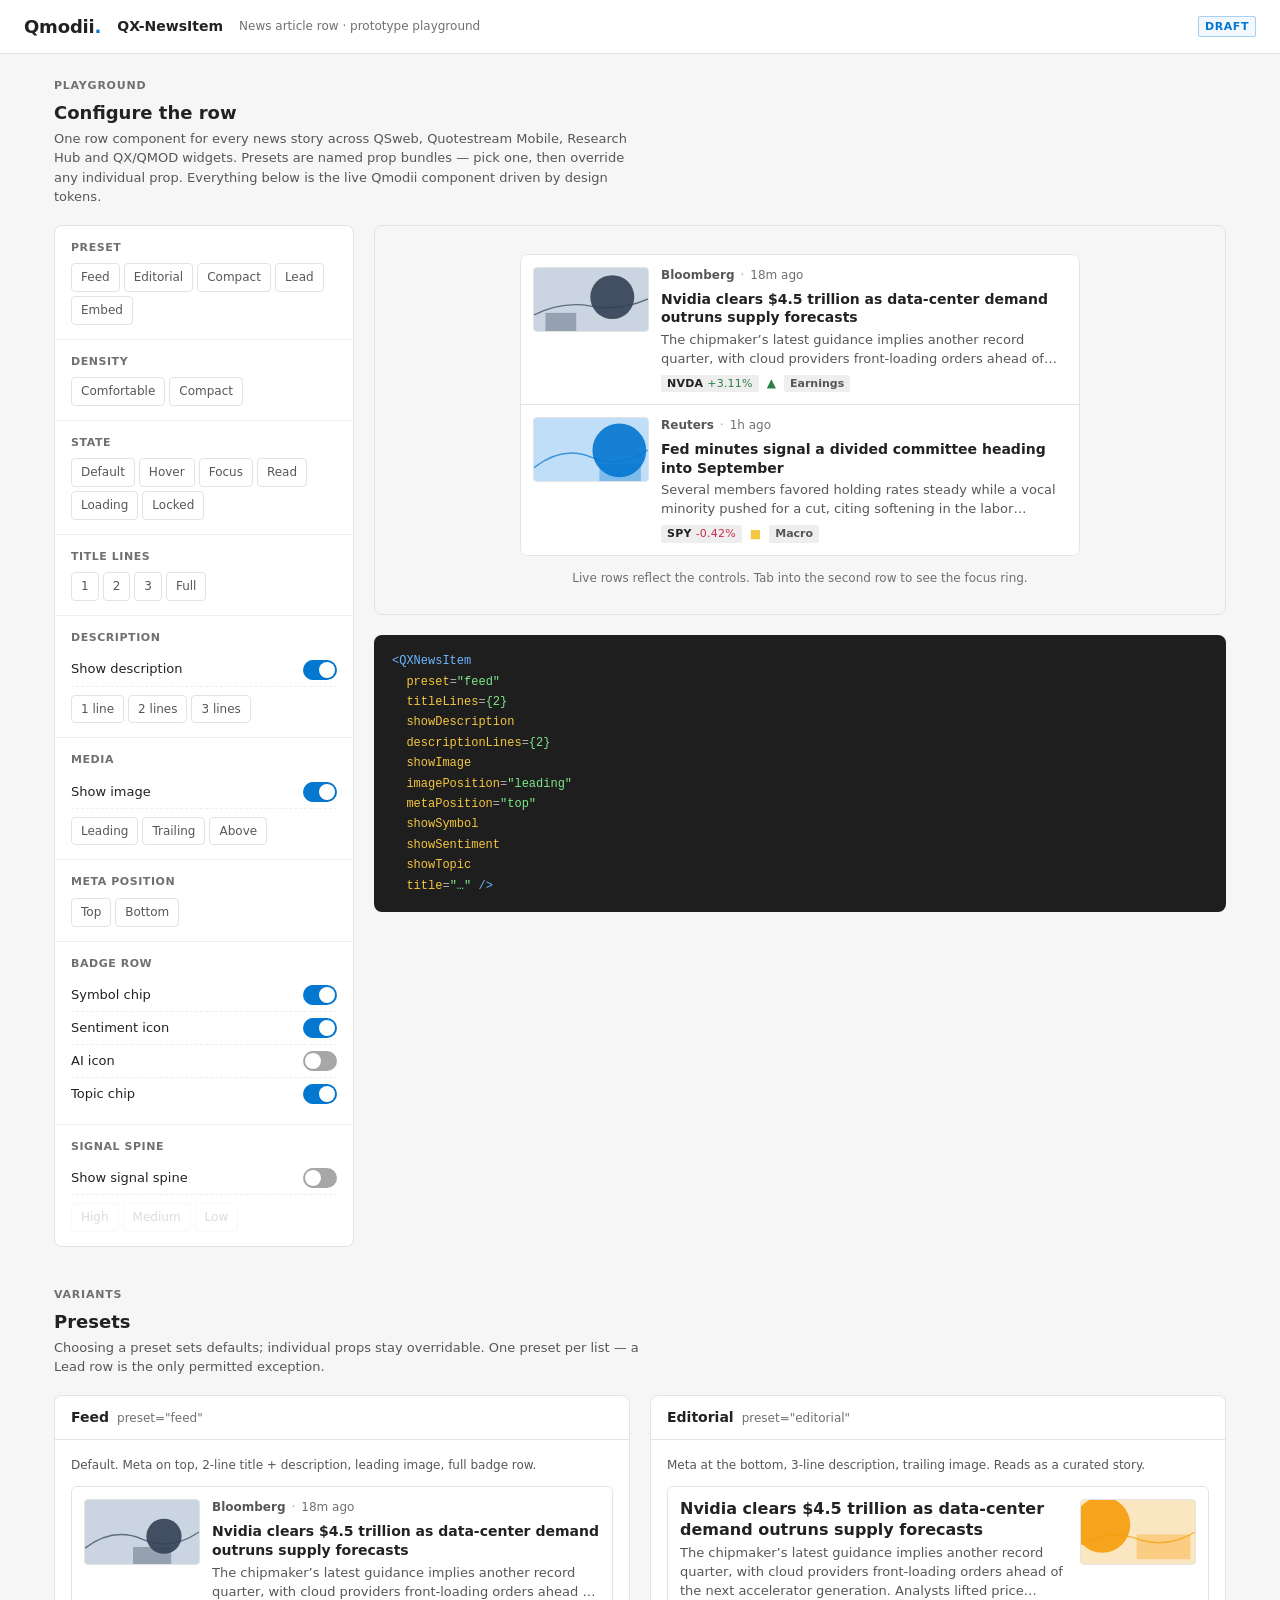
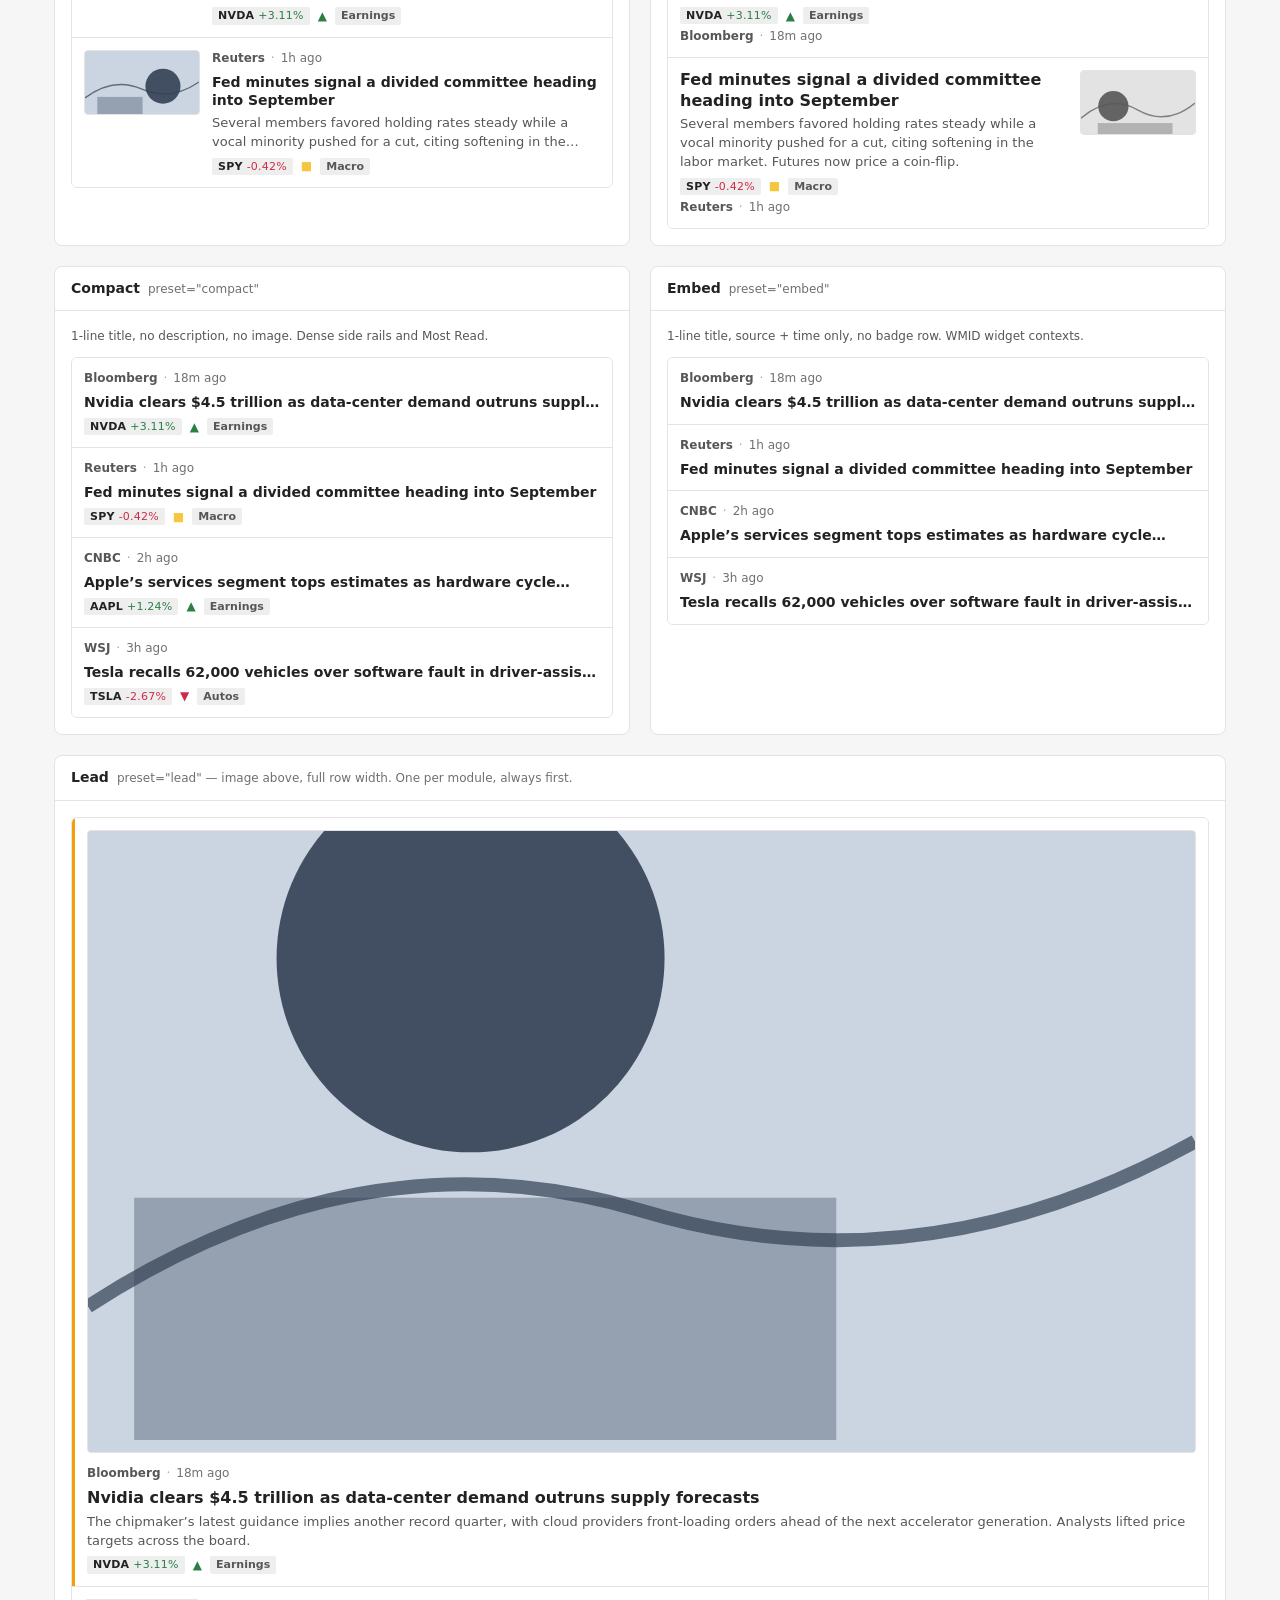
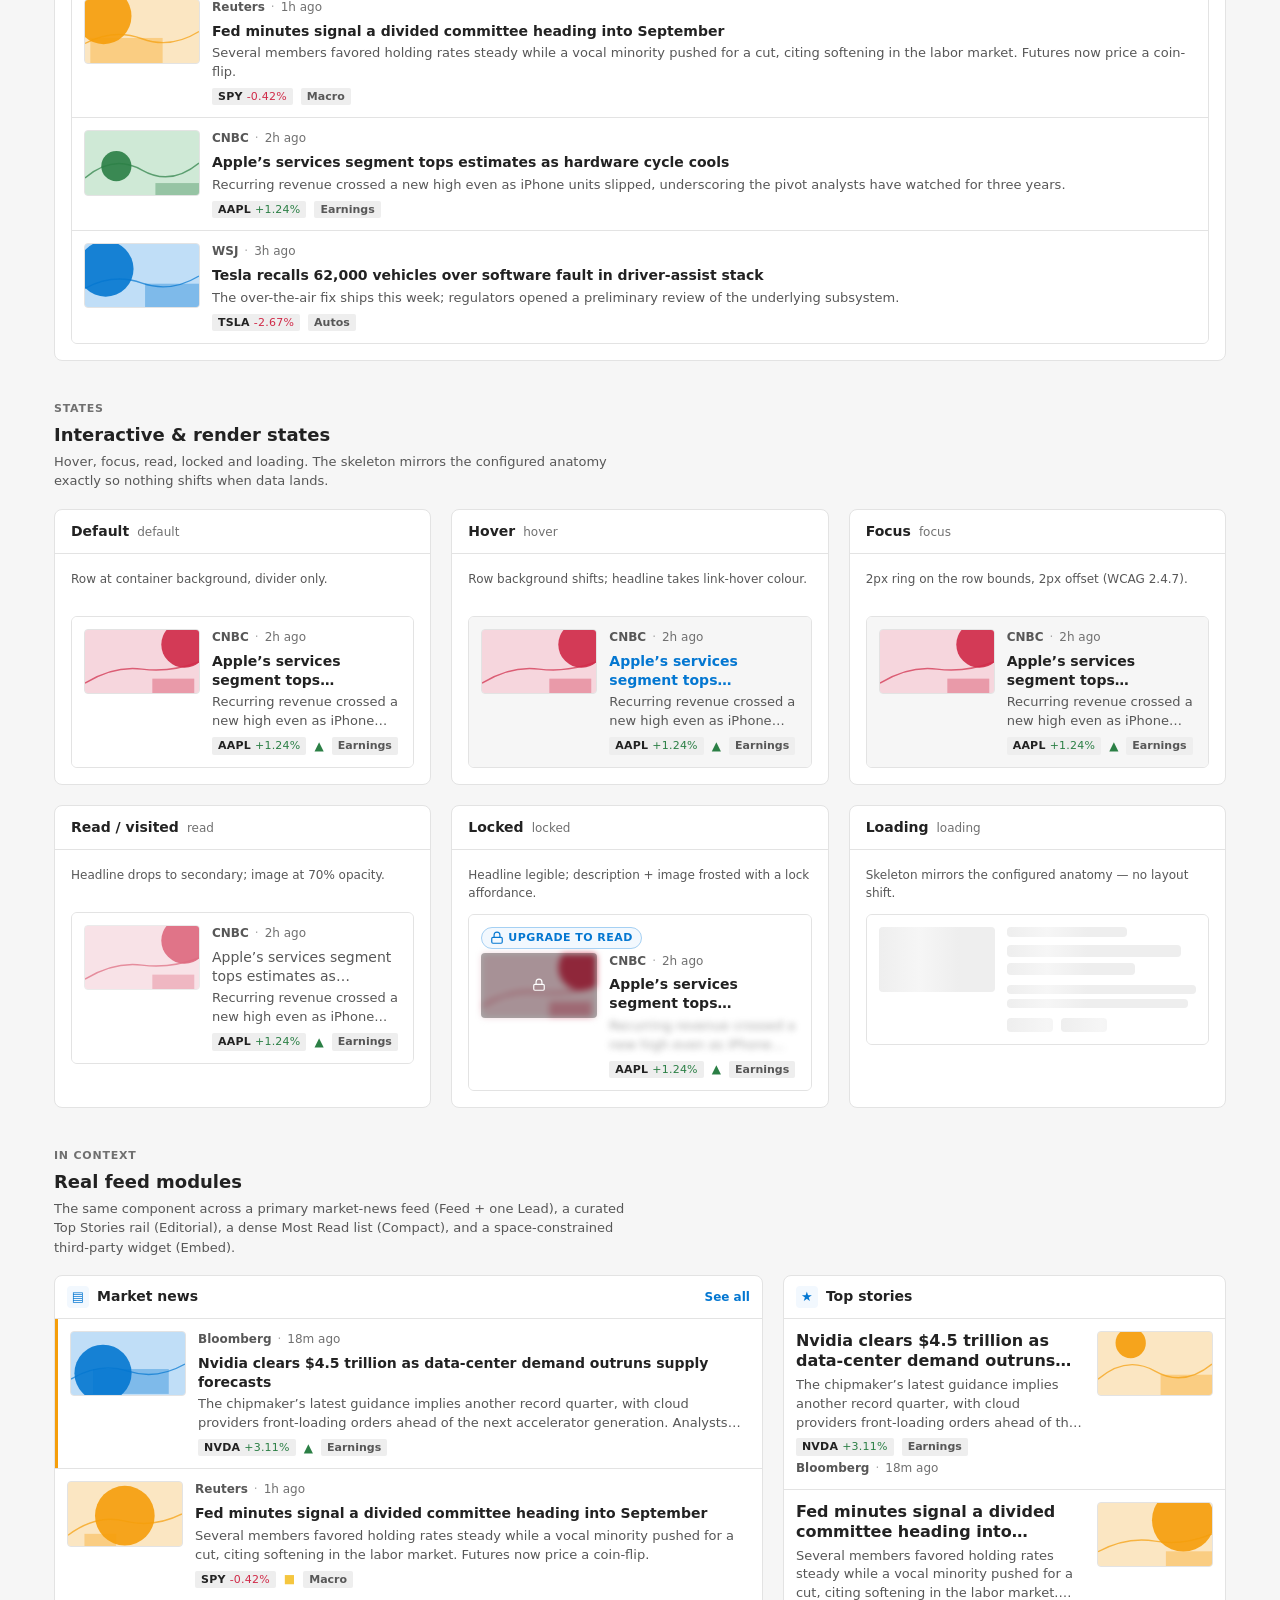
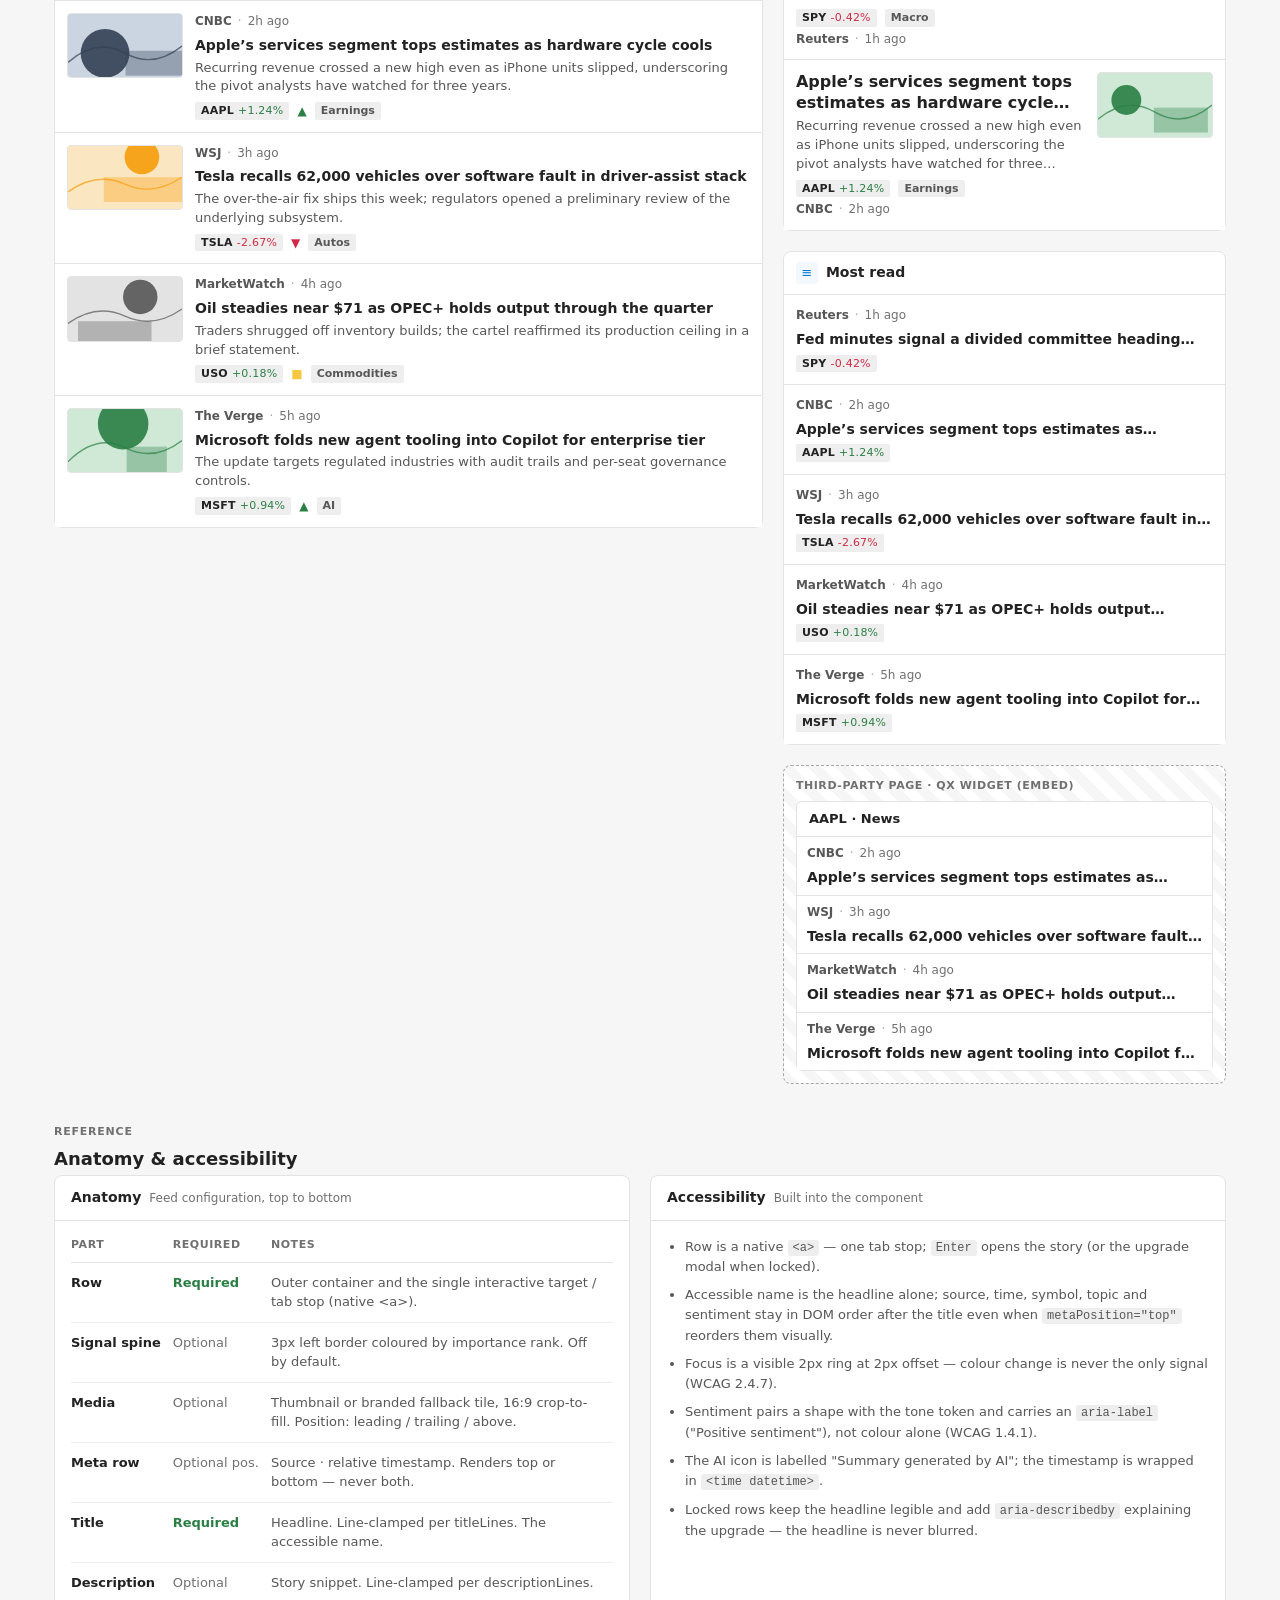
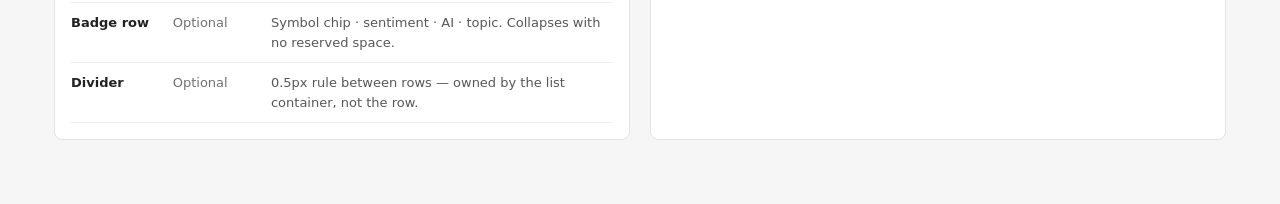
==== index.html @ 8a51bb22 "Add QX-NewsItem news articles playground prototype Implements the QX-NewsItem component from qxnewsi" ====
<!DOCTYPE html>
<html lang="en">
<head>
<meta charset="utf-8" />
<meta name="viewport" content="width=device-width, initial-scale=1" />
<title>QX-NewsItem — Playground</title>
<link rel="icon" href="data:image/svg+xml,%3Csvg xmlns='http://www.w3.org/2000/svg' viewBox='0 0 32 32'%3E%3Crect width='32' height='32' rx='6' fill='%230477D1'/%3E%3Crect x='7' y='9' width='11' height='8' rx='1' fill='white'/%3E%3Crect x='7' y='20' width='18' height='2' fill='white'/%3E%3Crect x='7' y='24' width='14' height='2' fill='white'/%3E%3C/svg%3E" />
<link rel="stylesheet" href="design-system/styles.css" />
<link rel="stylesheet" href="components/data/qxnewsitem.css" />
<style>
  :root { color-scheme: light; }
  body.qx-root {
    margin: 0;
    background: var(--qx-surface-ground, #F6F6F6);
    color: var(--qx-text-primary, #222);
    font-family: var(--qx-font-sans, system-ui, sans-serif);
    -webkit-font-smoothing: antialiased;
  }

  /* ---- App chrome ---- */
  .pg-appbar {
    position: sticky; top: 0; z-index: 20;
    background: var(--qx-surface-0, #fff);
    border-bottom: 1px solid var(--qx-surface-200, #E3E3E3);
    padding: 14px 24px; display: flex; align-items: center; gap: 16px;
  }
  .pg-wordmark { font-size: 18px; font-weight: 700; letter-spacing: -.01em; }
  .pg-wordmark .dot { color: var(--qx-primary, #0477D1); }
  .pg-appbar .pg-title { font-size: 14px; font-weight: 600; }
  .pg-appbar .pg-sub { font-size: 12px; color: var(--qx-text-muted, #707070); }
  .pg-tag { font-size: 11px; font-weight: 700; text-transform: uppercase; letter-spacing: .05em;
    color: var(--qx-primary, #0477D1); background: var(--qx-primary-subtle, #F2F8FE);
    border: 1px solid var(--qx-blue-200, #C0DEF7); border-radius: 2px; padding: 2px 6px; }
  .pg-spacer { flex: 1 1 auto; }

  .pg-wrap { max-width: 1220px; margin: 0 auto; padding: 24px; }

  /* ---- Section scaffolding ---- */
  .pg-section { margin-bottom: 40px; }
  .pg-eyebrow { font-size: 11px; font-weight: 700; text-transform: uppercase; letter-spacing: .07em; color: var(--qx-text-muted, #707070); margin: 0 0 6px; }
  .pg-h2 { font-size: 18px; font-weight: 700; margin: 0 0 4px; }
  .pg-lede { font-size: 13px; color: var(--qx-text-secondary, #575757); margin: 0 0 18px; max-width: 72ch; line-height: 1.5; }

  .pg-card { background: var(--qx-surface-0, #fff); border: 1px solid var(--qx-surface-200, #E3E3E3); border-radius: 8px; }
  .pg-card-pad { padding: 16px; }
  .pg-card-head { padding: 12px 16px; border-bottom: 1px solid var(--qx-surface-200, #E3E3E3); display: flex; align-items: baseline; gap: 8px; flex-wrap: wrap; }
  .pg-card-head .t { font-size: 14px; font-weight: 700; }
  .pg-card-head .s { font-size: 12px; color: var(--qx-text-muted, #707070); }

  /* ---- Playground grid ---- */
  .pg-play { display: grid; grid-template-columns: 300px 1fr; gap: 20px; align-items: start; }
  @media (max-width: 900px) { .pg-play { grid-template-columns: 1fr; } }
  .pg-controls { position: sticky; top: 74px; }
  .pg-ctrl-group { padding: 14px 16px; border-bottom: 1px solid var(--qx-surface-100, #EDEDED); }
  .pg-ctrl-group:last-child { border-bottom: 0; }
  .pg-ctrl-label { font-size: 11px; font-weight: 700; text-transform: uppercase; letter-spacing: .05em; color: var(--qx-text-muted, #707070); margin: 0 0 8px; }
  .pg-subctrl { margin-top: 8px; transition: opacity 120ms; }
  .pg-subctrl.off { opacity: .4; pointer-events: none; }

  /* segmented */
  .pg-seg { display: inline-flex; flex-wrap: wrap; gap: 4px; }
  .pg-seg button {
    font-family: inherit; font-size: 12px; font-weight: 500; padding: 5px 9px;
    border-radius: var(--qx-radius-sm, 4px); cursor: pointer;
    background: var(--qx-surface-0, #fff); color: var(--qx-text-secondary, #575757);
    border: 1px solid var(--qx-surface-200, #E3E3E3); transition: all 120ms var(--qx-ease, ease);
  }
  .pg-seg button:hover { background: var(--qx-surface-50, #F6F6F6); border-color: var(--qx-surface-300, #C7C7C7); }
  .pg-seg button[aria-pressed='true'] { background: var(--qx-primary-subtle, #F2F8FE); color: var(--qx-blue-900, #002C5A); border-color: var(--qx-blue-200, #C0DEF7); font-weight: 600; }
  .pg-seg button:disabled { opacity: .5; cursor: not-allowed; }

  /* toggle row */
  .pg-toggle { display: flex; align-items: center; justify-content: space-between; padding: 6px 0; font-size: 13px; }
  .pg-toggle:not(:last-child) { border-bottom: 1px dashed var(--qx-surface-100, #EDEDED); }
  .pg-toggle.dim { opacity: .45; }
  .pg-switch { position: relative; width: 34px; height: 20px; flex: 0 0 auto; }
  .pg-switch input { position: absolute; opacity: 0; width: 100%; height: 100%; margin: 0; cursor: pointer; }
  .pg-switch .track { position: absolute; inset: 0; border-radius: 999px; background: var(--qx-surface-300, #C7C7C7); transition: background 140ms var(--qx-ease, ease); }
  .pg-switch .thumb { position: absolute; top: 2px; left: 2px; width: 16px; height: 16px; border-radius: 50%; background: #fff; transition: transform 140ms var(--qx-ease, ease); box-shadow: var(--qx-shadow-xs, 0 1px 2px rgba(0,0,0,.06)); }
  .pg-switch input:checked + .track { background: var(--qx-primary, #0477D1); }
  .pg-switch input:checked + .track + .thumb { transform: translateX(14px); }

  /* ---- Preview stage ---- */
  .pg-stage { background: var(--qx-surface-ground, #F6F6F6); border: 1px solid var(--qx-surface-200, #E3E3E3); border-radius: 8px; padding: 28px; }
  .pg-stage-inner { max-width: 560px; margin: 0 auto; }
  .pg-list-frame { border: 1px solid var(--qx-surface-200, #E3E3E3); border-radius: 8px; overflow: hidden; }
  .pg-hint { font-size: 12px; color: var(--qx-text-muted, #707070); text-align: center; margin: 14px 0 0; }

  /* generated code */
  .pg-code { margin-top: 20px; background: var(--qx-surface-900, #1a1a1a); color: #e8e8e8; border-radius: 8px; padding: 16px 18px; overflow-x: auto;
    font-family: ui-monospace, 'SF Mono', Menlo, Consolas, monospace; font-size: 12px; line-height: 1.7; white-space: pre; }
  .pg-code .k { color: #6cb6ff; } .pg-code .a { color: #f5c63f; } .pg-code .v { color: #7ee787; } .pg-code .p { color: #b0b0b0; }

  /* ---- Galleries ---- */
  .pg-grid-2 { display: grid; grid-template-columns: 1fr 1fr; gap: 20px; }
  .pg-grid-3 { display: grid; grid-template-columns: repeat(3, 1fr); gap: 20px; }
  @media (max-width: 900px) { .pg-grid-2, .pg-grid-3 { grid-template-columns: 1fr; } }
  .pg-gal-note { margin: 0 0 12px; font-size: 12px; color: var(--qx-text-secondary, #575757); line-height: 1.5; }
  .pg-inner-list { border: 1px solid var(--qx-surface-200, #E3E3E3); border-radius: 6px; overflow: hidden; }

  .pg-usage { display: grid; grid-template-columns: 1.6fr 1fr; gap: 20px; align-items: start; }
  @media (max-width: 900px) { .pg-usage { grid-template-columns: 1fr; } }
  .pg-rail { display: flex; flex-direction: column; gap: 20px; }
  .pg-module-head { display: flex; align-items: center; gap: 8px; padding: 10px 12px; border-bottom: 1px solid var(--qx-surface-200, #E3E3E3); }
  .pg-module-head .icon { width: 22px; height: 22px; border-radius: 4px; background: var(--qx-primary-subtle, #F2F8FE); color: var(--qx-primary, #0477D1); display: flex; align-items: center; justify-content: center; font-size: 13px; }
  .pg-module-head .t { font-size: 14px; font-weight: 700; }
  .pg-module-head .more { margin-left: auto; font-size: 12px; font-weight: 600; color: var(--qx-primary, #0477D1); text-decoration: none; }
  .pg-embed-frame { border: 1px dashed var(--qx-surface-300, #C7C7C7); border-radius: 8px; padding: 12px; background: repeating-linear-gradient(45deg, var(--qx-surface-50, #F6F6F6) 0 10px, var(--qx-surface-0, #fff) 10px 20px); }
  .pg-embed-note { font-size: 11px; color: var(--qx-text-muted); margin: 0 0 8px; text-transform: uppercase; letter-spacing: .05em; font-weight: 700; }

  table.pg-anat { width: 100%; border-collapse: collapse; font-size: 13px; }
  table.pg-anat th { text-align: left; font-size: 11px; font-weight: 700; text-transform: uppercase; letter-spacing: .05em; color: var(--qx-text-muted); padding: 0 12px 10px 0; border-bottom: 1px solid var(--qx-surface-200, #E3E3E3); }
  table.pg-anat td { padding: 10px 12px 10px 0; border-bottom: 1px solid var(--qx-surface-100, #EDEDED); color: var(--qx-text-secondary); vertical-align: top; line-height: 1.5; }
  table.pg-anat td.n { font-weight: 700; color: var(--qx-text-primary); white-space: nowrap; }
  table.pg-anat td.req.yes { color: var(--qx-text-positive, #2B7F45); font-weight: 600; white-space: nowrap; }
  table.pg-anat td.req { color: var(--qx-text-muted); white-space: nowrap; }
  .pg-a11y { margin: 0; padding-left: 18px; }
  .pg-a11y li { font-size: 13px; color: var(--qx-text-secondary); line-height: 1.55; margin-bottom: 8px; }
  .pg-a11y code { background: var(--qx-surface-100, #EDEDED); padding: 1px 5px; border-radius: 3px; font-size: 12px; }
</style>
</head>
<body class="qx-root">
<div id="app"></div>

<script src="components/data/qxnewsitem.vanilla.js"></script>
<script>
/* ============================================================
   Playground — dependency-free. Renders the QX-NewsItem component
   (window.QXNewsItem) across a live configurator, preset & state
   galleries, and real feed modules.
   ============================================================ */
(function () {
  'use strict';
  const NI = window.QXNewsItem;
  const PRESETS = NI.PRESETS;

  /* ---- tiny DOM helper ---- */
  function el(tag, attrs, children) {
    const n = document.createElement(tag);
    if (attrs) for (const k in attrs) {
      const v = attrs[k];
      if (v === undefined || v === null || v === false) continue;
      if (k === 'text') n.textContent = v;
      else if (k === 'html') n.innerHTML = v;
      else if (k === 'onclick') n.addEventListener('click', v);
      else if (k === 'onchange') n.addEventListener('change', v);
      else n.setAttribute(k, v === true ? '' : v);
    }
    if (children != null) [].concat(children).forEach(c => { if (c != null && c !== false) n.appendChild(typeof c === 'object' ? c : document.createTextNode(String(c))); });
    return n;
  }
  const clear = (n) => { while (n.firstChild) n.removeChild(n.firstChild); return n; };

  /* ---- deterministic placeholder thumbnails ---- */
  const TINTS = [['#0477D1','#C0DEF7'],['#2B7F45','#CFE9D6'],['#575757','#E3E3E3'],['#D02A48','#F6D6DD'],['#F59E0B','#FBE6C2'],['#334155','#CBD5E1']];
  function thumb(seed) {
    let hs = 0; for (let i = 0; i < seed.length; i++) hs = (hs * 31 + seed.charCodeAt(i)) & 0xffffff;
    const t = TINTS[hs % TINTS.length], c1 = t[0], c2 = t[1];
    const r = (n) => ((hs >> n) & 0xff) / 255;
    const s =
      "<svg xmlns='http://www.w3.org/2000/svg' width='320' height='180' viewBox='0 0 320 180'>" +
      "<rect width='320' height='180' fill='" + c2 + "'/>" +
      "<circle cx='" + (40 + r(3) * 240) + "' cy='" + (30 + r(7) * 90) + "' r='" + (40 + r(5) * 50) + "' fill='" + c1 + "' opacity='0.9'/>" +
      "<rect x='" + (r(11) * 200) + "' y='" + (90 + r(9) * 60) + "' width='" + (80 + r(13) * 160) + "' height='70' fill='" + c1 + "' opacity='0.35'/>" +
      "<path d='M0 " + (120 + r(2) * 30) + " Q 80 " + (60 + r(4) * 40) + ", 160 110 T 320 90' stroke='" + c1 + "' stroke-width='4' fill='none' opacity='0.7'/>" +
      "</svg>";
    return 'data:image/svg+xml;utf8,' + encodeURIComponent(s);
  }

  /* ---- sample feed ---- */
  const STORIES = [
    { title: 'Nvidia clears $4.5 trillion as data-center demand outruns supply forecasts', description: 'The chipmaker’s latest guidance implies another record quarter, with cloud providers front-loading orders ahead of the next accelerator generation. Analysts lifted price targets across the board.', source: 'Bloomberg', initials: 'BL', timestamp: '18m ago', datetime: '2026-08-14T13:42:00Z', symbol: 'NVDA', symbolChange: 3.11, sentiment: 'positive', topic: 'Earnings' },
    { title: 'Fed minutes signal a divided committee heading into September', description: 'Several members favored holding rates steady while a vocal minority pushed for a cut, citing softening in the labor market. Futures now price a coin-flip.', source: 'Reuters', initials: 'RE', timestamp: '1h ago', datetime: '2026-08-14T12:55:00Z', symbol: 'SPY', symbolChange: -0.42, sentiment: 'neutral', topic: 'Macro' },
    { title: 'Apple’s services segment tops estimates as hardware cycle cools', description: 'Recurring revenue crossed a new high even as iPhone units slipped, underscoring the pivot analysts have watched for three years.', source: 'CNBC', initials: 'CN', timestamp: '2h ago', datetime: '2026-08-14T11:40:00Z', symbol: 'AAPL', symbolChange: 1.24, sentiment: 'positive', topic: 'Earnings' },
    { title: 'Tesla recalls 62,000 vehicles over software fault in driver-assist stack', description: 'The over-the-air fix ships this week; regulators opened a preliminary review of the underlying subsystem.', source: 'WSJ', initials: 'WS', timestamp: '3h ago', datetime: '2026-08-14T10:30:00Z', symbol: 'TSLA', symbolChange: -2.67, sentiment: 'negative', topic: 'Autos' },
    { title: 'Oil steadies near $71 as OPEC+ holds output through the quarter', description: 'Traders shrugged off inventory builds; the cartel reaffirmed its production ceiling in a brief statement.', source: 'MarketWatch', initials: 'MW', timestamp: '4h ago', datetime: '2026-08-14T09:15:00Z', symbol: 'USO', symbolChange: 0.18, sentiment: 'neutral', topic: 'Commodities' },
    { title: 'Microsoft folds new agent tooling into Copilot for enterprise tier', description: 'The update targets regulated industries with audit trails and per-seat governance controls.', source: 'The Verge', initials: 'TV', timestamp: '5h ago', datetime: '2026-08-14T08:05:00Z', symbol: 'MSFT', symbolChange: 0.94, sentiment: 'positive', topic: 'AI' },
  ];
  const storyProps = (s, seed) => ({ title: s.title, description: s.description, source: s.source, sourceInitials: s.initials, timestamp: s.timestamp, datetime: s.datetime, image: thumb((seed || '') + s.title), symbol: s.symbol, symbolChange: s.symbolChange, sentiment: s.sentiment, topic: s.topic, imageAlt: '' });

  /* ---- control widgets ---- */
  function segmented(value, options, onChange, disabled) {
    return el('div', { class: 'pg-seg', role: 'group' }, options.map(o => {
      const val = Array.isArray(o) ? o[0] : o, lbl = Array.isArray(o) ? o[1] : o;
      return el('button', { type: 'button', 'aria-pressed': String(val) === String(value), disabled: disabled || undefined, onclick: () => onChange(val), text: lbl });
    }));
  }
  function toggleRow(label, checked, onChange, disabled) {
    const input = el('input', { type: 'checkbox', onchange: (e) => onChange(e.target.checked) });
    input.checked = checked; if (disabled) input.disabled = true;
    return el('label', { class: 'pg-toggle' + (disabled ? ' dim' : '') }, [
      el('span', { text: label }),
      el('span', { class: 'pg-switch' }, [input, el('span', { class: 'track' }), el('span', { class: 'thumb' })]),
    ]);
  }
  const ctrlGroup = (label, kids) => el('div', { class: 'pg-ctrl-group' }, [el('p', { class: 'pg-ctrl-label', text: label })].concat(kids));

  /* ---- generated code snippet ---- */
  function codeSnippet(cfg) {
    const DEF = { density: 'comfortable', state: 'default', signalLevel: 'high' };
    const rows = [];
    const add = (name, val, isStr) => {
      if (typeof val === 'boolean') { if (val) rows.push([name, null]); return; }
      if (val == null) return;
      rows.push([name, isStr ? '"' + val + '"' : '{' + JSON.stringify(val) + '}']);
    };
    add('preset', cfg.preset, true);
    if (cfg.density !== DEF.density) add('density', cfg.density, true);
    if (cfg.state !== DEF.state) add('state', cfg.state, true);
    add('titleLines', cfg.titleLines, typeof cfg.titleLines !== 'number');
    add('showDescription', cfg.showDescription);
    if (cfg.showDescription) add('descriptionLines', cfg.descriptionLines, false);
    add('showImage', cfg.showImage);
    if (cfg.showImage) add('imagePosition', cfg.imagePosition, true);
    add('metaPosition', cfg.metaPosition, true);
    add('showSymbol', cfg.showSymbol);
    add('showSentiment', cfg.showSentiment);
    add('showAI', cfg.showAI);
    add('showTopic', cfg.showTopic);
    add('showSignalSpine', cfg.showSignalSpine);
    if (cfg.showSignalSpine && cfg.signalLevel !== DEF.signalLevel) add('signalLevel', cfg.signalLevel, true);

    const pre = el('pre', { class: 'pg-code' });
    pre.appendChild(el('span', { class: 'k', text: '<QXNewsItem' }));
    pre.appendChild(document.createTextNode('\n'));
    rows.forEach(([n, v]) => {
      pre.appendChild(document.createTextNode('  '));
      pre.appendChild(el('span', { class: 'a', text: n }));
      if (v !== null) { pre.appendChild(el('span', { class: 'p', text: '=' })); pre.appendChild(el('span', { class: 'v', text: v })); }
      pre.appendChild(document.createTextNode('\n'));
    });
    pre.appendChild(document.createTextNode('  '));
    pre.appendChild(el('span', { class: 'a', text: 'title' }));
    pre.appendChild(el('span', { class: 'p', text: '=' }));
    pre.appendChild(el('span', { class: 'v', text: '"…"' }));
    pre.appendChild(el('span', { class: 'k', text: ' />' }));
    return pre;
  }

  /* ---- playground ---- */
  function playground() {
    let cfg = { preset: 'feed', density: 'comfortable', state: 'default', titleLines: 2, showDescription: true, descriptionLines: 2, showImage: true, imagePosition: 'leading', metaPosition: 'top', showSymbol: true, showSentiment: true, showAI: false, showTopic: true, showSignalSpine: false, signalLevel: 'high' };

    const controlsEl = el('div', { class: 'pg-card pg-controls' });
    const previewEl = el('div', { class: 'pg-list-frame' });
    const codeHolder = el('div');
    const stage = el('div', { class: 'pg-stage' }, [
      el('div', { class: 'pg-stage-inner' }, [previewEl]),
      el('p', { class: 'pg-hint', html: 'Live rows reflect the controls. Tab into the second row to see the focus ring.' }),
    ]);

    function effBadges() {
      const off = cfg.preset === 'embed';
      return { showSymbol: cfg.showSymbol && !off, showSentiment: cfg.showSentiment && !off, showAI: cfg.showAI && !off, showTopic: cfg.showTopic && !off };
    }

    function renderPreview() {
      clear(previewEl);
      const b = effBadges();
      const base = { preset: cfg.preset, density: cfg.density, titleLines: cfg.titleLines, showDescription: cfg.showDescription, descriptionLines: cfg.descriptionLines, showImage: cfg.showImage, imagePosition: cfg.imagePosition, metaPosition: cfg.metaPosition, showSignalSpine: cfg.showSignalSpine, signalLevel: cfg.signalLevel, showSymbol: b.showSymbol, showSentiment: b.showSentiment, showAI: b.showAI, showTopic: b.showTopic };
      const list = el('div', { class: 'qx-news-list' });
      list.appendChild(NI.render(Object.assign({}, base, storyProps(STORIES[0]), { state: cfg.state, image: cfg.showImage ? thumb(STORIES[0].title) : undefined })));
      list.appendChild(NI.render(Object.assign({}, base, storyProps(STORIES[1]), { image: cfg.showImage ? thumb(STORIES[1].title) : undefined })));
      previewEl.appendChild(list);
      clear(codeHolder).appendChild(codeSnippet(Object.assign({}, cfg, b)));
    }

    function renderControls() {
      clear(controlsEl);
      const off = cfg.preset === 'embed';
      const set = (patch) => { cfg = Object.assign({}, cfg, patch); renderControls(); renderPreview(); };
      const setPreset = (preset) => { const p = PRESETS[preset]; set({ preset, titleLines: p.titleLines, showDescription: p.showDescription, descriptionLines: p.descriptionLines, showImage: p.showImage, imagePosition: p.imagePosition, metaPosition: p.metaPosition }); };

      controlsEl.appendChild(ctrlGroup('Preset', segmented(cfg.preset, [['feed','Feed'],['editorial','Editorial'],['compact','Compact'],['lead','Lead'],['embed','Embed']], setPreset)));
      controlsEl.appendChild(ctrlGroup('Density', segmented(cfg.density, [['comfortable','Comfortable'],['compact','Compact']], v => set({ density: v }))));
      controlsEl.appendChild(ctrlGroup('State', segmented(cfg.state, [['default','Default'],['hover','Hover'],['focus','Focus'],['read','Read'],['loading','Loading'],['locked','Locked']], v => set({ state: v }))));
      controlsEl.appendChild(ctrlGroup('Title lines', segmented(cfg.titleLines, [[1,'1'],[2,'2'],[3,'3'],['full','Full']], v => set({ titleLines: v }))));
      controlsEl.appendChild(ctrlGroup('Description', [
        toggleRow('Show description', cfg.showDescription, v => set({ showDescription: v })),
        el('div', { class: 'pg-subctrl' + (cfg.showDescription ? '' : ' off') }, [segmented(cfg.descriptionLines, [[1,'1 line'],[2,'2 lines'],[3,'3 lines']], v => set({ descriptionLines: v }), !cfg.showDescription)]),
      ]));
      controlsEl.appendChild(ctrlGroup('Media', [
        toggleRow('Show image', cfg.showImage, v => set({ showImage: v })),
        el('div', { class: 'pg-subctrl' + (cfg.showImage ? '' : ' off') }, [segmented(cfg.imagePosition, [['leading','Leading'],['trailing','Trailing'],['above','Above']], v => set({ imagePosition: v }), !cfg.showImage)]),
      ]));
      controlsEl.appendChild(ctrlGroup('Meta position', segmented(cfg.metaPosition, [['top','Top'],['bottom','Bottom']], v => set({ metaPosition: v }))));
      const badgeKids = [
        toggleRow('Symbol chip', cfg.showSymbol && !off, v => set({ showSymbol: v }), off),
        toggleRow('Sentiment icon', cfg.showSentiment && !off, v => set({ showSentiment: v }), off),
        toggleRow('AI icon', cfg.showAI && !off, v => set({ showAI: v }), off),
        toggleRow('Topic chip', cfg.showTopic && !off, v => set({ showTopic: v }), off),
      ];
      if (off) badgeKids.push(el('p', { style: 'font-size:11px;color:var(--qx-text-muted);margin:6px 0 0', text: 'Embed preset hides the badge row.' }));
      controlsEl.appendChild(ctrlGroup('Badge row', badgeKids));
      controlsEl.appendChild(ctrlGroup('Signal spine', [
        toggleRow('Show signal spine', cfg.showSignalSpine, v => set({ showSignalSpine: v })),
        el('div', { class: 'pg-subctrl' + (cfg.showSignalSpine ? '' : ' off') }, [segmented(cfg.signalLevel, [['high','High'],['medium','Medium'],['low','Low']], v => set({ signalLevel: v }), !cfg.showSignalSpine)]),
      ]));
    }

    renderControls();
    renderPreview();
    return el('div', { class: 'pg-play' }, [controlsEl, el('div', {}, [stage, codeHolder])]);
  }

  /* ---- galleries ---- */
  function galleryCard(name, presetName, desc, listNode) {
    return el('div', { class: 'pg-card' }, [
      el('div', { class: 'pg-card-head' }, [el('span', { class: 't', text: name }), el('span', { class: 's', text: 'preset="' + presetName + '"' })]),
      el('div', { class: 'pg-card-pad' }, [el('p', { class: 'pg-gal-note', text: desc }), listNode]),
    ]);
  }
  function presetList(preset, count, seed) {
    const list = el('div', { class: 'qx-news-list pg-inner-list' });
    STORIES.slice(0, count).forEach((s, i) => list.appendChild(NI.render(Object.assign({ preset, showSymbol: true, showTopic: true, showSentiment: true }, storyProps(s, (seed || '') + i)))));
    return list;
  }
  function presetGallery() {
    return el('div', { class: 'pg-grid-2' }, [
      galleryCard('Feed', 'feed', 'Default. Meta on top, 2-line title + description, leading image, full badge row.', presetList('feed', 2, 'f')),
      galleryCard('Editorial', 'editorial', 'Meta at the bottom, 3-line description, trailing image. Reads as a curated story.', presetList('editorial', 2, 'e')),
      galleryCard('Compact', 'compact', '1-line title, no description, no image. Dense side rails and Most Read.', presetList('compact', 4, 'c')),
      galleryCard('Embed', 'embed', '1-line title, source + time only, no badge row. WMID widget contexts.', presetList('embed', 4, 'm')),
    ]);
  }
  function leadGallery() {
    const list = el('div', { class: 'qx-news-list pg-inner-list' });
    list.appendChild(NI.render(Object.assign({ preset: 'lead', showSymbol: true, showTopic: true, showSentiment: true, showSignalSpine: true, signalLevel: 'high' }, storyProps(STORIES[0], 'lead'))));
    STORIES.slice(1, 4).forEach((s, i) => list.appendChild(NI.render(Object.assign({ preset: 'feed', showSymbol: true, showTopic: true }, storyProps(s, 'lf' + i)))));
    return el('div', { class: 'pg-card' }, [
      el('div', { class: 'pg-card-head' }, [el('span', { class: 't', text: 'Lead' }), el('span', { class: 's', text: 'preset="lead" — image above, full row width. One per module, always first.' })]),
      el('div', { class: 'pg-card-pad' }, [list]),
    ]);
  }
  function statesGallery() {
    const states = [
      ['default', 'Default', 'Row at container background, divider only.'],
      ['hover', 'Hover', 'Row background shifts; headline takes link-hover colour.'],
      ['focus', 'Focus', '2px ring on the row bounds, 2px offset (WCAG 2.4.7).'],
      ['read', 'Read / visited', 'Headline drops to secondary; image at 70% opacity.'],
      ['locked', 'Locked', 'Headline legible; description + image frosted with a lock affordance.'],
      ['loading', 'Loading', 'Skeleton mirrors the configured anatomy — no layout shift.'],
    ];
    const s = STORIES[2];
    return el('div', { class: 'pg-grid-3' }, states.map(([state, name, desc]) =>
      el('div', { class: 'pg-card' }, [
        el('div', { class: 'pg-card-head' }, [el('span', { class: 't', text: name }), el('span', { class: 's', text: state })]),
        el('div', { class: 'pg-card-pad' }, [
          el('p', { class: 'pg-gal-note', style: 'min-height:34px', text: desc }),
          el('div', { class: 'pg-inner-list' }, [NI.render(Object.assign({ preset: 'feed', state, showSymbol: true, showTopic: true, showSentiment: true }, storyProps(s, 'st')))]),
        ]),
      ])
    ));
  }
  function moduleCard(icon, title, more, rows) {
    const head = el('div', { class: 'pg-module-head' }, [el('span', { class: 'icon', 'aria-hidden': 'true', text: icon }), el('span', { class: 't', text: title })]);
    if (more) head.appendChild(el('a', { class: 'more', href: '#', text: more }));
    return el('div', { class: 'pg-card' }, [head, el('div', { class: 'qx-news-list' }, rows)]);
  }
  function usageInContext() {
    const feed = moduleCard('▤', 'Market news', 'See all', STORIES.map((s, i) =>
      NI.render(Object.assign({ preset: 'feed', showSymbol: true, showTopic: true, showSentiment: true, showSignalSpine: i === 0, signalLevel: 'high' }, storyProps(s, 'ctx' + i)))));

    const top = moduleCard('★', 'Top stories', null, STORIES.slice(0, 3).map((s, i) =>
      NI.render(Object.assign({ preset: 'editorial', showSymbol: true, showTopic: true }, storyProps(s, 'top' + i)))));

    const most = moduleCard('≡', 'Most read', null, STORIES.slice(1, 6).map((s) =>
      NI.render({ preset: 'compact', title: s.title, source: s.source, sourceInitials: s.initials, timestamp: s.timestamp, datetime: s.datetime, symbol: s.symbol, symbolChange: s.symbolChange, showSymbol: true, showTopic: false })));

    const embedInner = el('div', { class: 'qx-news-list' }, STORIES.slice(2, 6).map((s) =>
      NI.render({ preset: 'embed', density: 'compact', title: s.title, source: s.source, sourceInitials: s.initials, timestamp: s.timestamp, datetime: s.datetime })));
    const embed = el('div', { class: 'pg-embed-frame' }, [
      el('p', { class: 'pg-embed-note', text: 'Third-party page · QX widget (Embed)' }),
      el('div', { class: 'pg-card', style: 'border-radius:6px' }, [
        el('div', { class: 'pg-module-head', style: 'padding:8px 12px' }, [el('span', { class: 't', style: 'font-size:13px', text: 'AAPL · News' })]),
        embedInner,
      ]),
    ]);

    return el('div', { class: 'pg-usage' }, [feed, el('div', { class: 'pg-rail' }, [top, most, embed])]);
  }

  function anatomy() {
    const rows = [
      ['Row', 'Required', 'Outer container and the single interactive target / tab stop (native <a>).'],
      ['Signal spine', 'Optional', '3px left border coloured by importance rank. Off by default.'],
      ['Media', 'Optional', 'Thumbnail or branded fallback tile, 16:9 crop-to-fill. Position: leading / trailing / above.'],
      ['Meta row', 'Optional pos.', 'Source · relative timestamp. Renders top or bottom — never both.'],
      ['Title', 'Required', 'Headline. Line-clamped per titleLines. The accessible name.'],
      ['Description', 'Optional', 'Story snippet. Line-clamped per descriptionLines.'],
      ['Badge row', 'Optional', 'Symbol chip · sentiment · AI · topic. Collapses with no reserved space.'],
      ['Divider', 'Optional', '0.5px rule between rows — owned by the list container, not the row.'],
    ];
    const tbody = el('tbody', {}, rows.map(([n, req, note]) =>
      el('tr', {}, [el('td', { class: 'n', text: n }), el('td', { class: 'req' + (req === 'Required' ? ' yes' : ''), text: req }), el('td', { text: note })])));
    const table = el('table', { class: 'pg-anat' }, [
      el('thead', {}, [el('tr', {}, [el('th', { text: 'Part' }), el('th', { text: 'Required' }), el('th', { text: 'Notes' })])]),
      tbody,
    ]);
    const a11y = el('ul', { class: 'pg-a11y' });
    [
      'Row is a native <code>&lt;a&gt;</code> — one tab stop; <code>Enter</code> opens the story (or the upgrade modal when locked).',
      'Accessible name is the headline alone; source, time, symbol, topic and sentiment stay in DOM order after the title even when <code>metaPosition="top"</code> reorders them visually.',
      'Focus is a visible 2px ring at 2px offset — colour change is never the only signal (WCAG 2.4.7).',
      'Sentiment pairs a shape with the tone token and carries an <code>aria-label</code> ("Positive sentiment"), not colour alone (WCAG 1.4.1).',
      'The AI icon is labelled "Summary generated by AI"; the timestamp is wrapped in <code>&lt;time datetime&gt;</code>.',
      'Locked rows keep the headline legible and add <code>aria-describedby</code> explaining the upgrade — the headline is never blurred.',
    ].forEach(html => a11y.appendChild(el('li', { html })));
    return el('div', { class: 'pg-grid-2' }, [
      el('div', { class: 'pg-card' }, [el('div', { class: 'pg-card-head' }, [el('span', { class: 't', text: 'Anatomy' }), el('span', { class: 's', text: 'Feed configuration, top to bottom' })]), el('div', { class: 'pg-card-pad' }, [table])]),
      el('div', { class: 'pg-card' }, [el('div', { class: 'pg-card-head' }, [el('span', { class: 't', text: 'Accessibility' }), el('span', { class: 's', text: 'Built into the component' })]), el('div', { class: 'pg-card-pad' }, [a11y])]),
    ]);
  }

  function section(eyebrow, title, lede, body) {
    const kids = [el('p', { class: 'pg-eyebrow', text: eyebrow }), el('h2', { class: 'pg-h2', text: title })];
    if (lede) kids.push(el('p', { class: 'pg-lede', text: lede }));
    kids.push(body);
    return el('section', { class: 'pg-section' }, kids);
  }

  /* ---- mount ---- */
  const app = document.getElementById('app');
  app.appendChild(el('header', { class: 'pg-appbar' }, [
    el('span', { class: 'pg-wordmark', html: 'Qmodii<span class="dot">.</span>' }),
    el('span', { class: 'pg-title', text: 'QX-NewsItem' }),
    el('span', { class: 'pg-sub', text: 'News article row · prototype playground' }),
    el('span', { class: 'pg-spacer' }),
    el('span', { class: 'pg-tag', text: 'Draft' }),
  ]));
  const wrap = el('div', { class: 'pg-wrap' });
  wrap.appendChild(section('Playground', 'Configure the row', 'One row component for every news story across QSweb, Quotestream Mobile, Research Hub and QX/QMOD widgets. Presets are named prop bundles — pick one, then override any individual prop. Everything below is the live Qmodii component driven by design tokens.', playground()));
  const presets = el('div', {}, [presetGallery(), el('div', { style: 'height:20px' }), leadGallery()]);
  wrap.appendChild(section('Variants', 'Presets', 'Choosing a preset sets defaults; individual props stay overridable. One preset per list — a Lead row is the only permitted exception.', presets));
  wrap.appendChild(section('States', 'Interactive & render states', 'Hover, focus, read, locked and loading. The skeleton mirrors the configured anatomy exactly so nothing shifts when data lands.', statesGallery()));
  wrap.appendChild(section('In context', 'Real feed modules', 'The same component across a primary market-news feed (Feed + one Lead), a curated Top Stories rail (Editorial), a dense Most Read list (Compact), and a space-constrained third-party widget (Embed).', usageInContext()));
  wrap.appendChild(section('Reference', 'Anatomy & accessibility', null, anatomy()));
  app.appendChild(wrap);
})();
</script>
</body>
</html>
---- design-system/styles.css ----
/* ============================================================
   Qmodii Design System — global entry point.
   Consumers link THIS file. It is an @import manifest only.

   Every token is defined on `.qx-root`, never `:root` — see
   guidelines/css-scoping.html. Put `class="qx-root"` on the element
   wrapping your QX components (or on <body> in a QX-owned page).
   ============================================================ */
@import url("tokens/fonts.css");
@import url("tokens/palette.css");
@import url("tokens/semantic.css");
@import url("tokens/typography.css");
@import url("tokens/spacing.css");
@import url("tokens/radius.css");
@import url("tokens/effects.css");
@import url("tokens/components.css");
@import url("tokens/base.css");
---- components/data/qxnewsitem.css ----
/* ============================================================
   QX-NewsItem — component styles
   Namespaced under .qx-newsitem. Every var() carries a resolved
   fallback so a missing token degrades to the right value.
   Depends on QX tokens (tokens/semantic.css et al).
   ============================================================ */

/* Screen-reader-only helper (locked-state description text). */
.qx-newsitem .qx-sr-only,
.qx-sr-only {
  position: absolute; width: 1px; height: 1px; padding: 0; margin: -1px;
  overflow: hidden; clip: rect(0 0 0 0); white-space: nowrap; border: 0;
}

/* ---- Row ------------------------------------------------------------- */
.qx-newsitem {
  display: block;
  position: relative;
  box-sizing: border-box;
  text-decoration: none;
  color: var(--qx-text-primary, #222222);
  background: var(--qx-surface-0, #FFFFFF);
  font-family: var(--qx-font-sans, 'Roboto', system-ui, sans-serif);
  padding: var(--qx-space-md, 12px);
  cursor: pointer;
  outline: none;
  transition: background var(--qx-duration-fast, 120ms) var(--qx-ease, cubic-bezier(0.4,0,0.2,1));
}
.qx-newsitem[data-density='compact'] { padding: var(--qx-space-sm, 8px) var(--qx-space-sm-plus, 10px); }

/* Whole row is the hover / active target, not just the headline. */
.qx-newsitem:hover,
.qx-newsitem[data-state='hover'] { background: var(--qx-state-hover-bg, #F6F6F6); }
.qx-newsitem:active,
.qx-newsitem[data-state='active'] { background: var(--qx-surface-100, #EDEDED); }
.qx-newsitem:hover .qx-ni-title,
.qx-newsitem[data-state='hover'] .qx-ni-title { color: var(--qx-text-link-hover, #0477D1); }

/* Focus: visible 2px ring on the row bounds, 2px offset, primary token.
   Colour change alone is never sufficient (WCAG 2.4.7). */
.qx-newsitem:focus-visible,
.qx-newsitem[data-state='focus'] {
  outline: 2px solid var(--qx-primary, #0477D1);
  outline-offset: 2px;
  background: var(--qx-state-hover-bg, #F6F6F6);
  z-index: 1;
}

/* ---- Signal spine — 3px left border by importance rank --------------- */
.qx-newsitem[data-signal] { padding-left: calc(var(--qx-space-md, 12px) + 3px); }
.qx-newsitem[data-density='compact'][data-signal] { padding-left: calc(var(--qx-space-sm-plus, 10px) + 3px); }
.qx-newsitem[data-signal]::before {
  content: ''; position: absolute; left: 0; top: 0; bottom: 0; width: 3px;
  background: var(--qx-surface-300, #C7C7C7);
}
.qx-newsitem[data-signal='high']::before   { background: var(--qx-amber-500, #F59E0B); }
.qx-newsitem[data-signal='medium']::before { background: var(--qx-primary, #0477D1); }
.qx-newsitem[data-signal='low']::before    { background: var(--qx-surface-300, #C7C7C7); }

/* ---- Inner layout: media + body ------------------------------------- */
.qx-ni-inner { display: flex; gap: var(--qx-space-md, 12px); align-items: flex-start; }
.qx-newsitem[data-density='compact'] .qx-ni-inner { gap: var(--qx-space-sm, 8px); }
.qx-newsitem[data-image-pos='above'] .qx-ni-inner { flex-direction: column; }
.qx-ni-body { flex: 1 1 auto; min-width: 0; display: flex; flex-direction: column; gap: var(--qx-space-xs, 4px); }

/* ---- Media ----------------------------------------------------------- */
.qx-ni-media-wrap { position: relative; flex: 0 0 auto; }
.qx-ni-media {
  width: 116px; aspect-ratio: 16 / 9; border-radius: var(--qx-radius-sm, 4px);
  overflow: hidden; background: var(--qx-surface-100, #EDEDED);
  border: 1px solid var(--qx-surface-200, #E3E3E3);
}
.qx-newsitem[data-density='compact'] .qx-ni-media { width: 96px; }
.qx-newsitem[data-image-pos='above'] .qx-ni-media-wrap { width: 100%; }
.qx-newsitem[data-image-pos='above'] .qx-ni-media { width: 100%; aspect-ratio: 16 / 9; }
.qx-ni-thumb { width: 100%; height: 100%; object-fit: cover; display: block; }

/* Branded fallback tile — never letterbox. */
.qx-ni-media-fallback { display: flex; align-items: center; justify-content: center; background: var(--qx-primary-subtle, #F2F8FE); }
.qx-ni-fallback-mark {
  font-size: var(--qx-text-sm, 12px); font-weight: 700; letter-spacing: .04em;
  color: var(--qx-primary, #0477D1); text-transform: uppercase;
}

/* ---- Title ----------------------------------------------------------- */
.qx-ni-title {
  margin: 0; order: 2;
  font-size: var(--qx-text-base, 14px); font-weight: 600; line-height: 1.34;
  color: var(--qx-text-primary, #222222);
  display: -webkit-box; -webkit-box-orient: vertical; overflow: hidden;
  -webkit-line-clamp: 2;
}
.qx-newsitem[data-title-lines='1'] .qx-ni-title { -webkit-line-clamp: 1; }
.qx-newsitem[data-title-lines='2'] .qx-ni-title { -webkit-line-clamp: 2; }
.qx-newsitem[data-title-lines='3'] .qx-ni-title { -webkit-line-clamp: 3; }
.qx-newsitem[data-title-lines='full'] .qx-ni-title { -webkit-line-clamp: unset; display: block; }
/* Editorial + Lead read as curated stories: larger, heavier headline. */
.qx-newsitem[data-preset='editorial'] .qx-ni-title,
.qx-newsitem[data-preset='lead'] .qx-ni-title { font-size: var(--qx-text-lg, 16px); font-weight: 700; line-height: 1.28; }

/* ---- Description ----------------------------------------------------- */
.qx-ni-desc {
  margin: 0; order: 3;
  font-size: 13px; line-height: 1.45; color: var(--qx-text-secondary, #575757);
  display: -webkit-box; -webkit-box-orient: vertical; overflow: hidden;
  -webkit-line-clamp: 2;
}
.qx-newsitem[data-desc-lines='1'] .qx-ni-desc { -webkit-line-clamp: 1; }
.qx-newsitem[data-desc-lines='2'] .qx-ni-desc { -webkit-line-clamp: 2; }
.qx-newsitem[data-desc-lines='3'] .qx-ni-desc { -webkit-line-clamp: 3; }

/* ---- Badge row ------------------------------------------------------- */
.qx-ni-badges { order: 4; display: flex; flex-wrap: wrap; align-items: center; gap: var(--qx-gap-md, 8px); margin-top: var(--qx-space-xxs, 2px); }

.qx-ni-symbol {
  display: inline-flex; align-items: center; gap: 4px;
  padding: 1px 6px; border-radius: 2px;
  background: var(--qx-surface-100, #EDEDED); color: var(--qx-text-primary, #222222);
  font-size: var(--qx-text-xs, 11px); font-weight: 700; letter-spacing: .02em;
  font-variant-numeric: tabular-nums;
}
.qx-ni-symbol-chg { font-weight: 500; }
.qx-ni-symbol.qx-ni-up   .qx-ni-symbol-chg { color: var(--qx-market-up, #2B7F45); }
.qx-ni-symbol.qx-ni-down .qx-ni-symbol-chg { color: var(--qx-market-down, #D02A48); }

.qx-ni-topic {
  display: inline-flex; align-items: center;
  padding: 1px 6px; border-radius: 2px;
  background: var(--qx-surface-100, #EDEDED); color: var(--qx-text-secondary, #575757);
  font-size: var(--qx-text-xs, 11px); font-weight: 600;
}

.qx-ni-sentiment { font-size: 12px; line-height: 1; }
.qx-ni-sentiment.qx-ni-pos { color: var(--qx-market-up, #2B7F45); }
.qx-ni-sentiment.qx-ni-neg { color: var(--qx-market-down, #D02A48); }
.qx-ni-sentiment.qx-ni-neu { color: var(--qx-market-hold, #F5C63F); }

.qx-ni-ai {
  display: inline-flex; align-items: center; justify-content: center;
  width: 18px; height: 18px; border-radius: var(--qx-radius-sm, 4px);
  background: var(--qx-info-bg, #F2F8FE); color: var(--qx-primary, #0477D1);
}

/* ---- Meta row -------------------------------------------------------- */
.qx-ni-meta {
  order: 5; display: flex; align-items: center; gap: 6px;
  font-size: var(--qx-text-sm, 12px); color: var(--qx-text-muted, #707070);
}
.qx-ni-source { font-weight: 600; color: var(--qx-text-secondary, #575757); }
.qx-ni-sep { color: var(--qx-surface-300, #C7C7C7); }
.qx-ni-time { color: var(--qx-text-muted, #707070); }
/* metaPosition=top lifts the meta row above the title, visually only. */
.qx-newsitem[data-meta-pos='top'] .qx-ni-meta { order: 1; margin-bottom: var(--qx-space-xxs, 2px); }

/* ---- Read / visited -------------------------------------------------- */
.qx-newsitem[data-state='read'] .qx-ni-title { color: var(--qx-text-secondary, #575757); font-weight: 500; }
.qx-newsitem[data-state='read'] .qx-ni-media { opacity: .7; }

/* ---- Locked / entitlement-gated ------------------------------------- */
/* Headline + meta stay fully legible; description + media are frosted. */
.qx-newsitem[data-state='locked'] .qx-ni-desc {
  filter: blur(3px); opacity: .55; user-select: none; pointer-events: none;
}
.qx-newsitem[data-state='locked'] .qx-ni-media { filter: blur(3px); }
.qx-ni-media-lock {
  position: absolute; inset: 0; display: flex; align-items: center; justify-content: center;
  color: var(--qx-surface-0, #fff); background: rgba(0,0,0,.32); border-radius: var(--qx-radius-sm, 4px);
}
.qx-ni-lock-badge {
  order: 0; display: inline-flex; align-items: center; gap: 4px; align-self: flex-start;
  margin-bottom: var(--qx-space-xs, 4px);
  padding: 2px 8px; border-radius: 999px;
  background: var(--qx-primary-subtle, #F2F8FE); color: var(--qx-primary, #0477D1);
  border: 1px solid var(--qx-blue-200, #C0DEF7);
  font-size: var(--qx-text-xs, 11px); font-weight: 700; text-transform: uppercase; letter-spacing: .04em;
  position: relative; z-index: 2;
}
.qx-ni-lockglyph { display: block; }

/* ---- Skeleton (loading) --------------------------------------------- */
.qx-newsitem[data-state='loading'] { cursor: default; }
@keyframes qx-ni-sheen { 0% { background-position: -160px 0; } 100% { background-position: 240px 0; } }
.qx-ni-sk-media, .qx-ni-sk-line, .qx-ni-sk-meta, .qx-ni-sk-badges > span {
  background: var(--qx-skeleton-bg, #EDEDED);
  background-image: linear-gradient(90deg, var(--qx-skeleton-bg, #EDEDED) 0, var(--qx-skeleton-sheen, #F6F6F6) 40px, var(--qx-skeleton-bg, #EDEDED) 80px);
  background-size: 240px 100%; background-repeat: no-repeat;
  animation: qx-ni-sheen 1.2s var(--qx-ease, ease) infinite;
  border-radius: var(--qx-radius-sm, 4px);
}
.qx-ni-sk-media { width: 116px; aspect-ratio: 16/9; flex: 0 0 auto; }
.qx-newsitem[data-image-pos='above'] .qx-ni-sk-media { width: 100%; }
.qx-ni-sk-body { flex: 1 1 auto; min-width: 0; display: flex; flex-direction: column; gap: 8px; }
.qx-ni-sk-meta { width: 120px; height: 10px; }
.qx-ni-sk-title { display: flex; flex-direction: column; gap: 6px; }
.qx-ni-sk-desc { display: flex; flex-direction: column; gap: 5px; margin-top: 2px; }
.qx-ni-sk-line { height: 12px; }
.qx-ni-sk-desc .qx-ni-sk-line { height: 9px; }
.qx-ni-sk-badges { display: flex; gap: 8px; margin-top: 2px; }
.qx-ni-sk-badges > span { width: 46px; height: 14px; }

/* ---- List container -------------------------------------------------- */
/* Divider is owned by the list, not the row (0.5px rule between rows). */
.qx-news-list { display: flex; flex-direction: column; background: var(--qx-surface-0, #fff); }
.qx-news-list > .qx-newsitem + .qx-newsitem { border-top: 1px solid var(--qx-surface-200, #E3E3E3); }
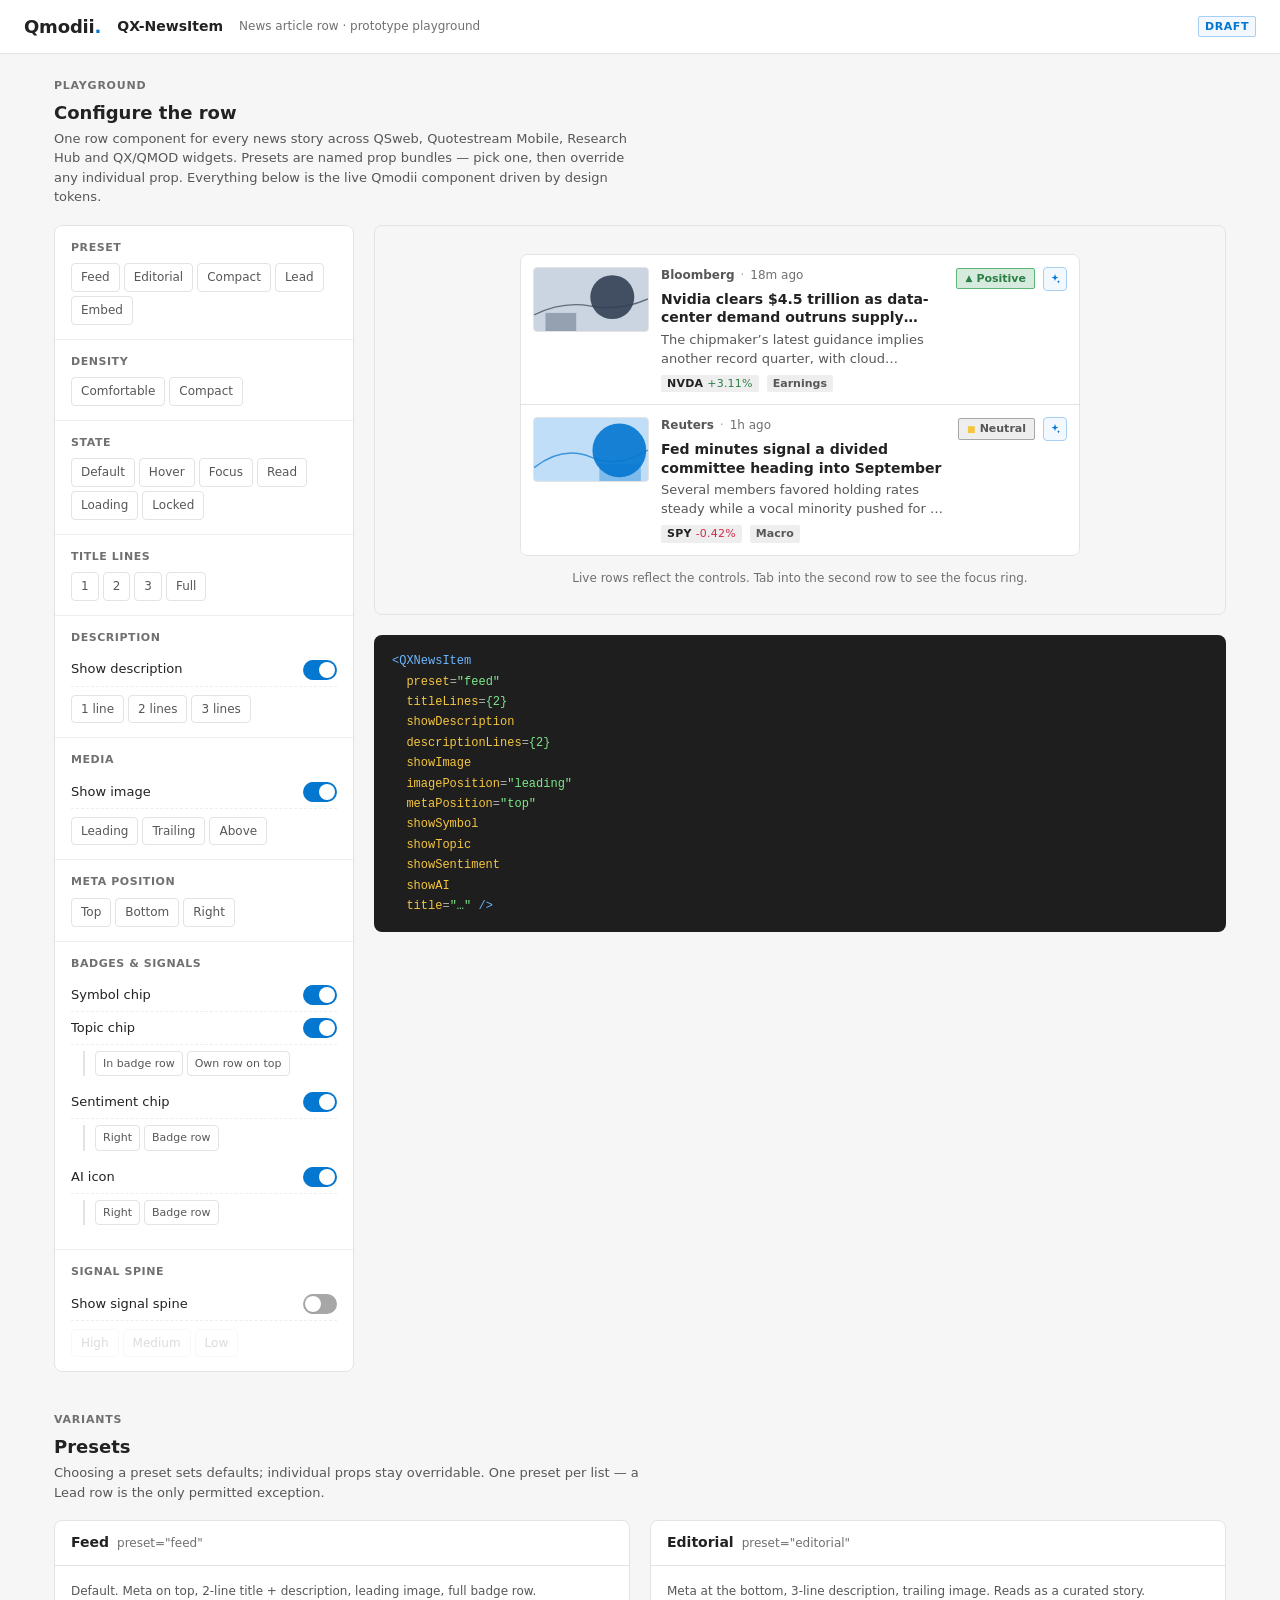
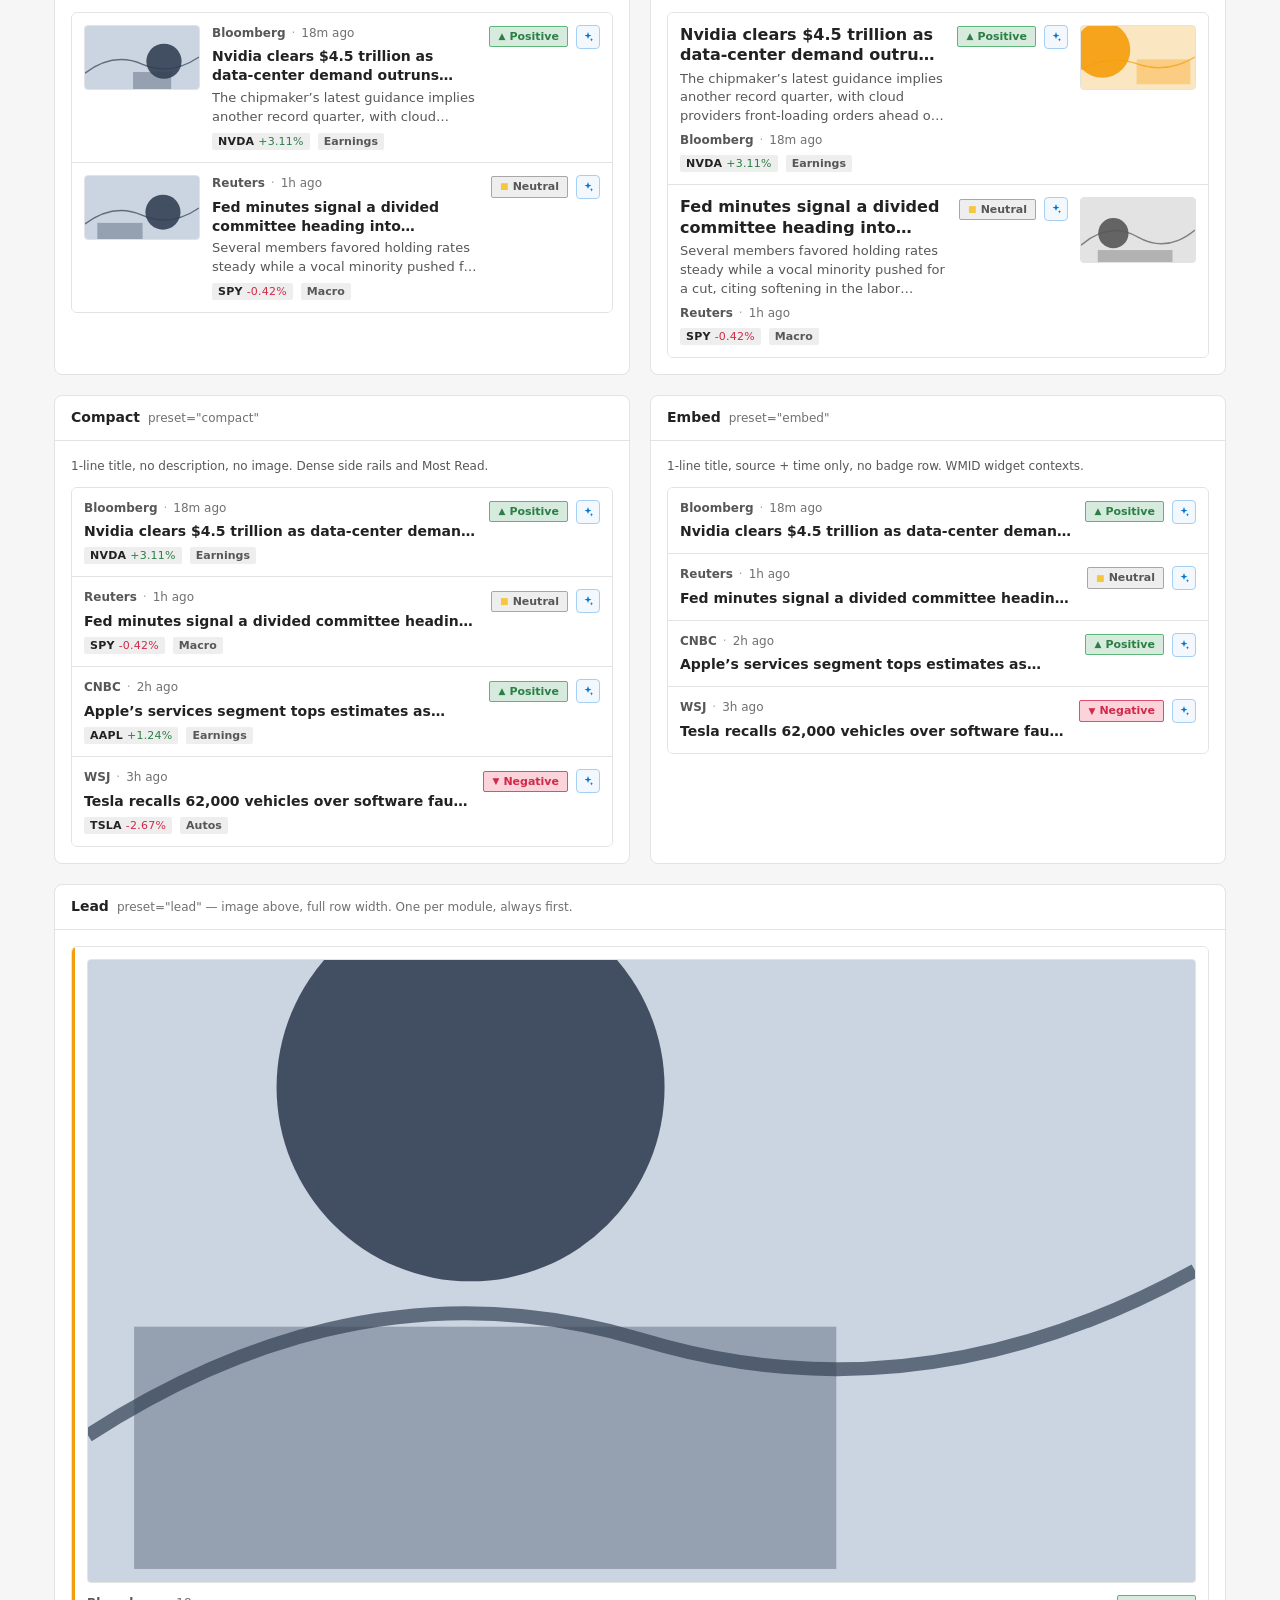
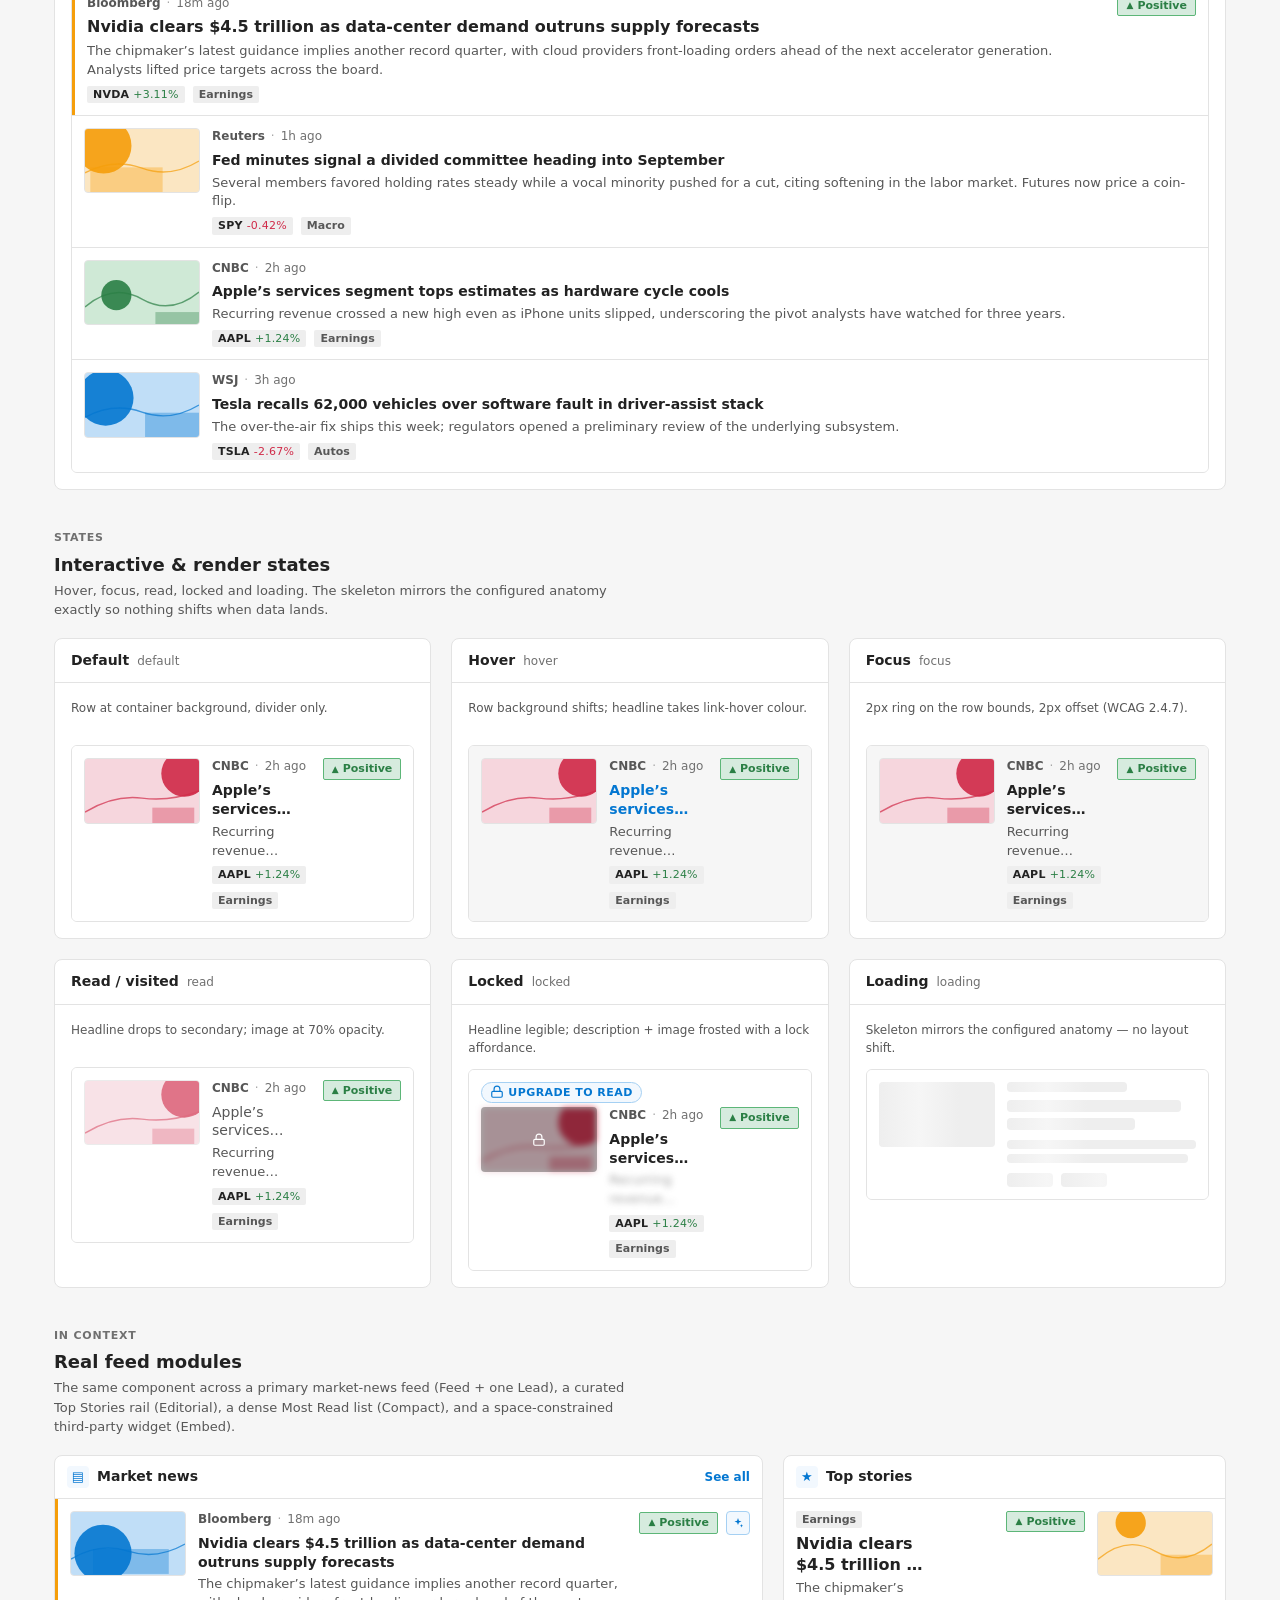
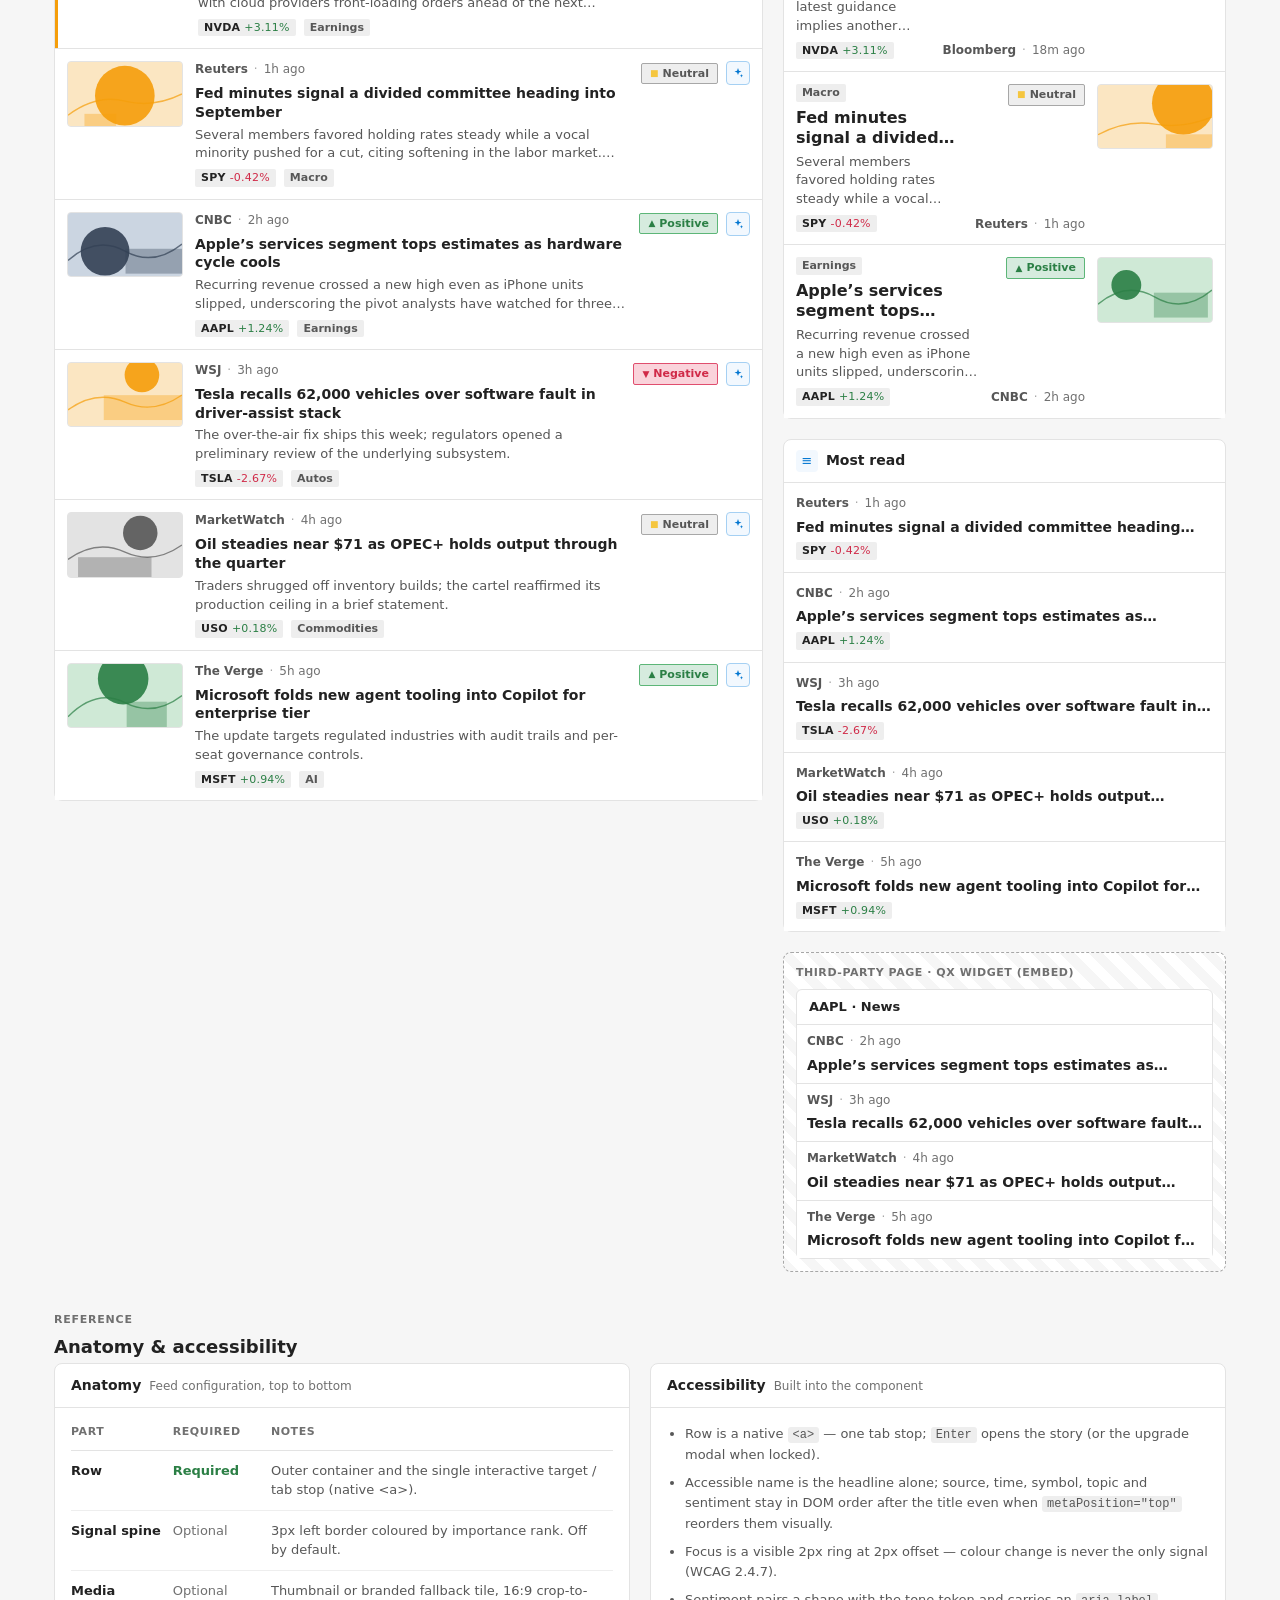
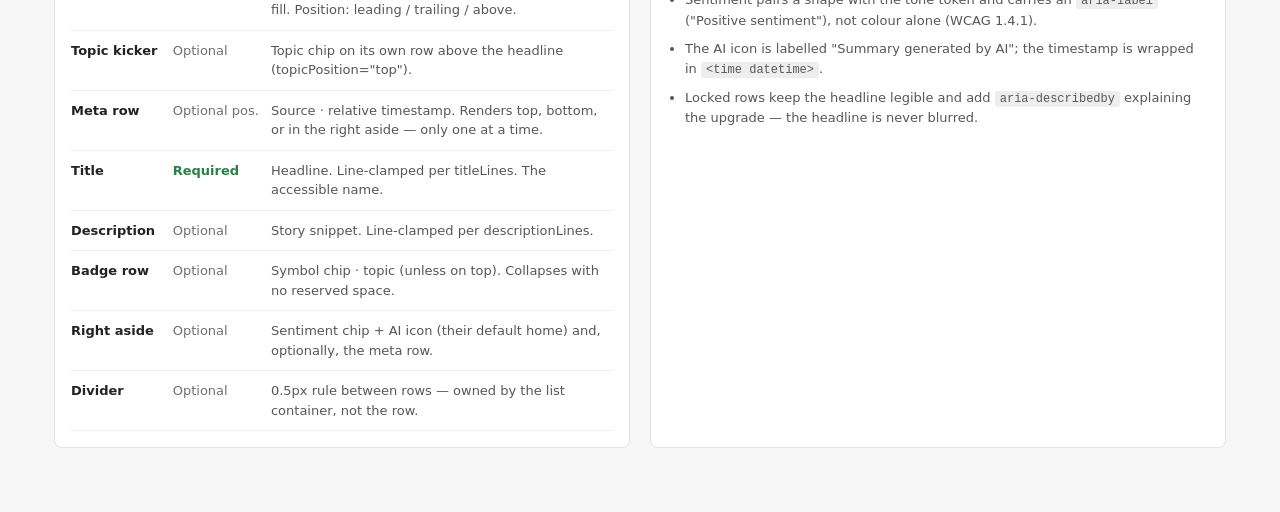
==== commit e9f702d9: "Add topic kicker, right-hand sentiment/AI cluster, and right meta Three placement capabilities on QX" ====
--- a/index.html
+++ b/index.html
@@ -56,6 +56,8 @@
   .pg-ctrl-label { font-size: 11px; font-weight: 700; text-transform: uppercase; letter-spacing: .05em; color: var(--qx-text-muted, #707070); margin: 0 0 8px; }
   .pg-subctrl { margin-top: 8px; transition: opacity 120ms; }
   .pg-subctrl.off { opacity: .4; pointer-events: none; }
+  .pg-place { margin: 6px 0 10px 12px; padding-left: 10px; border-left: 2px solid var(--qx-surface-200, #E3E3E3); }
+  .pg-place .pg-seg button { font-size: 11px; padding: 4px 7px; }
 
   /* segmented */
   .pg-seg { display: inline-flex; flex-wrap: wrap; gap: 4px; }
@@ -214,9 +216,12 @@
     if (cfg.showImage) add('imagePosition', cfg.imagePosition, true);
     add('metaPosition', cfg.metaPosition, true);
     add('showSymbol', cfg.showSymbol);
+    add('showTopic', cfg.showTopic);
+    if (cfg.showTopic && cfg.topicPosition !== 'badge') add('topicPosition', cfg.topicPosition, true);
     add('showSentiment', cfg.showSentiment);
+    if (cfg.showSentiment && cfg.sentimentPosition !== 'right') add('sentimentPosition', cfg.sentimentPosition, true);
     add('showAI', cfg.showAI);
-    add('showTopic', cfg.showTopic);
+    if (cfg.showAI && cfg.aiPosition !== 'right') add('aiPosition', cfg.aiPosition, true);
     add('showSignalSpine', cfg.showSignalSpine);
     if (cfg.showSignalSpine && cfg.signalLevel !== DEF.signalLevel) add('signalLevel', cfg.signalLevel, true);
 
@@ -239,7 +244,7 @@
 
   /* ---- playground ---- */
   function playground() {
-    let cfg = { preset: 'feed', density: 'comfortable', state: 'default', titleLines: 2, showDescription: true, descriptionLines: 2, showImage: true, imagePosition: 'leading', metaPosition: 'top', showSymbol: true, showSentiment: true, showAI: false, showTopic: true, showSignalSpine: false, signalLevel: 'high' };
+    let cfg = { preset: 'feed', density: 'comfortable', state: 'default', titleLines: 2, showDescription: true, descriptionLines: 2, showImage: true, imagePosition: 'leading', metaPosition: 'top', showSymbol: true, showSentiment: true, showAI: true, showTopic: true, topicPosition: 'badge', sentimentPosition: 'right', aiPosition: 'right', showSignalSpine: false, signalLevel: 'high' };
 
     const controlsEl = el('div', { class: 'pg-card pg-controls' });
     const previewEl = el('div', { class: 'pg-list-frame' });
@@ -257,7 +262,7 @@
     function renderPreview() {
       clear(previewEl);
       const b = effBadges();
-      const base = { preset: cfg.preset, density: cfg.density, titleLines: cfg.titleLines, showDescription: cfg.showDescription, descriptionLines: cfg.descriptionLines, showImage: cfg.showImage, imagePosition: cfg.imagePosition, metaPosition: cfg.metaPosition, showSignalSpine: cfg.showSignalSpine, signalLevel: cfg.signalLevel, showSymbol: b.showSymbol, showSentiment: b.showSentiment, showAI: b.showAI, showTopic: b.showTopic };
+      const base = { preset: cfg.preset, density: cfg.density, titleLines: cfg.titleLines, showDescription: cfg.showDescription, descriptionLines: cfg.descriptionLines, showImage: cfg.showImage, imagePosition: cfg.imagePosition, metaPosition: cfg.metaPosition, showSignalSpine: cfg.showSignalSpine, signalLevel: cfg.signalLevel, showSymbol: b.showSymbol, showSentiment: b.showSentiment, showAI: b.showAI, showTopic: b.showTopic, topicPosition: cfg.topicPosition, sentimentPosition: cfg.sentimentPosition, aiPosition: cfg.aiPosition };
       const list = el('div', { class: 'qx-news-list' });
       list.appendChild(NI.render(Object.assign({}, base, storyProps(STORIES[0]), { state: cfg.state, image: cfg.showImage ? thumb(STORIES[0].title) : undefined })));
       list.appendChild(NI.render(Object.assign({}, base, storyProps(STORIES[1]), { image: cfg.showImage ? thumb(STORIES[1].title) : undefined })));
@@ -283,15 +288,19 @@
         toggleRow('Show image', cfg.showImage, v => set({ showImage: v })),
         el('div', { class: 'pg-subctrl' + (cfg.showImage ? '' : ' off') }, [segmented(cfg.imagePosition, [['leading','Leading'],['trailing','Trailing'],['above','Above']], v => set({ imagePosition: v }), !cfg.showImage)]),
       ]));
-      controlsEl.appendChild(ctrlGroup('Meta position', segmented(cfg.metaPosition, [['top','Top'],['bottom','Bottom']], v => set({ metaPosition: v }))));
+      controlsEl.appendChild(ctrlGroup('Meta position', segmented(cfg.metaPosition, [['top','Top'],['bottom','Bottom'],['right','Right']], v => set({ metaPosition: v }))));
+      const placement = (on, value, opts, key) => el('div', { class: 'pg-subctrl pg-place' + (on ? '' : ' off') }, [segmented(value, opts, v => set({ [key]: v }), !on)]);
       const badgeKids = [
         toggleRow('Symbol chip', cfg.showSymbol && !off, v => set({ showSymbol: v }), off),
-        toggleRow('Sentiment icon', cfg.showSentiment && !off, v => set({ showSentiment: v }), off),
+        toggleRow('Topic chip', cfg.showTopic && !off, v => set({ showTopic: v }), off),
+        placement(cfg.showTopic && !off, cfg.topicPosition, [['badge','In badge row'],['top','Own row on top']], 'topicPosition'),
+        toggleRow('Sentiment chip', cfg.showSentiment && !off, v => set({ showSentiment: v }), off),
+        placement(cfg.showSentiment && !off, cfg.sentimentPosition, [['right','Right'],['badge','Badge row']], 'sentimentPosition'),
         toggleRow('AI icon', cfg.showAI && !off, v => set({ showAI: v }), off),
-        toggleRow('Topic chip', cfg.showTopic && !off, v => set({ showTopic: v }), off),
+        placement(cfg.showAI && !off, cfg.aiPosition, [['right','Right'],['badge','Badge row']], 'aiPosition'),
       ];
       if (off) badgeKids.push(el('p', { style: 'font-size:11px;color:var(--qx-text-muted);margin:6px 0 0', text: 'Embed preset hides the badge row.' }));
-      controlsEl.appendChild(ctrlGroup('Badge row', badgeKids));
+      controlsEl.appendChild(ctrlGroup('Badges & signals', badgeKids));
       controlsEl.appendChild(ctrlGroup('Signal spine', [
         toggleRow('Show signal spine', cfg.showSignalSpine, v => set({ showSignalSpine: v })),
         el('div', { class: 'pg-subctrl' + (cfg.showSignalSpine ? '' : ' off') }, [segmented(cfg.signalLevel, [['high','High'],['medium','Medium'],['low','Low']], v => set({ signalLevel: v }), !cfg.showSignalSpine)]),
@@ -312,7 +321,7 @@
   }
   function presetList(preset, count, seed) {
     const list = el('div', { class: 'qx-news-list pg-inner-list' });
-    STORIES.slice(0, count).forEach((s, i) => list.appendChild(NI.render(Object.assign({ preset, showSymbol: true, showTopic: true, showSentiment: true }, storyProps(s, (seed || '') + i)))));
+    STORIES.slice(0, count).forEach((s, i) => list.appendChild(NI.render(Object.assign({ preset, showSymbol: true, showTopic: true, showSentiment: true, showAI: true }, storyProps(s, (seed || '') + i)))));
     return list;
   }
   function presetGallery() {
@@ -359,10 +368,11 @@
   }
   function usageInContext() {
     const feed = moduleCard('▤', 'Market news', 'See all', STORIES.map((s, i) =>
-      NI.render(Object.assign({ preset: 'feed', showSymbol: true, showTopic: true, showSentiment: true, showSignalSpine: i === 0, signalLevel: 'high' }, storyProps(s, 'ctx' + i)))));
-
+      NI.render(Object.assign({ preset: 'feed', showSymbol: true, showTopic: true, showSentiment: true, showAI: true, showSignalSpine: i === 0, signalLevel: 'high' }, storyProps(s, 'ctx' + i)))));
+
+    // Top Stories shows the topic as a kicker on its own row and meta on the right.
     const top = moduleCard('★', 'Top stories', null, STORIES.slice(0, 3).map((s, i) =>
-      NI.render(Object.assign({ preset: 'editorial', showSymbol: true, showTopic: true }, storyProps(s, 'top' + i)))));
+      NI.render(Object.assign({ preset: 'editorial', showSymbol: true, showTopic: true, topicPosition: 'top', showSentiment: true, metaPosition: 'right' }, storyProps(s, 'top' + i)))));
 
     const most = moduleCard('≡', 'Most read', null, STORIES.slice(1, 6).map((s) =>
       NI.render({ preset: 'compact', title: s.title, source: s.source, sourceInitials: s.initials, timestamp: s.timestamp, datetime: s.datetime, symbol: s.symbol, symbolChange: s.symbolChange, showSymbol: true, showTopic: false })));
@@ -385,10 +395,12 @@
       ['Row', 'Required', 'Outer container and the single interactive target / tab stop (native <a>).'],
       ['Signal spine', 'Optional', '3px left border coloured by importance rank. Off by default.'],
       ['Media', 'Optional', 'Thumbnail or branded fallback tile, 16:9 crop-to-fill. Position: leading / trailing / above.'],
-      ['Meta row', 'Optional pos.', 'Source · relative timestamp. Renders top or bottom — never both.'],
+      ['Topic kicker', 'Optional', 'Topic chip on its own row above the headline (topicPosition="top").'],
+      ['Meta row', 'Optional pos.', 'Source · relative timestamp. Renders top, bottom, or in the right aside — only one at a time.'],
       ['Title', 'Required', 'Headline. Line-clamped per titleLines. The accessible name.'],
       ['Description', 'Optional', 'Story snippet. Line-clamped per descriptionLines.'],
-      ['Badge row', 'Optional', 'Symbol chip · sentiment · AI · topic. Collapses with no reserved space.'],
+      ['Badge row', 'Optional', 'Symbol chip · topic (unless on top). Collapses with no reserved space.'],
+      ['Right aside', 'Optional', 'Sentiment chip + AI icon (their default home) and, optionally, the meta row.'],
       ['Divider', 'Optional', '0.5px rule between rows — owned by the list container, not the row.'],
     ];
     const tbody = el('tbody', {}, rows.map(([n, req, note]) =>
--- a/components/data/qxnewsitem.css
+++ b/components/data/qxnewsitem.css
@@ -61,7 +61,17 @@
 .qx-ni-inner { display: flex; gap: var(--qx-space-md, 12px); align-items: flex-start; }
 .qx-newsitem[data-density='compact'] .qx-ni-inner { gap: var(--qx-space-sm, 8px); }
 .qx-newsitem[data-image-pos='above'] .qx-ni-inner { flex-direction: column; }
-.qx-ni-body { flex: 1 1 auto; min-width: 0; display: flex; flex-direction: column; gap: var(--qx-space-xs, 4px); }
+/* Body splits into a main text column and an optional right-hand aside that
+   holds the sentiment chip, AI icon, and (optionally) the meta row. */
+.qx-ni-body { flex: 1 1 auto; min-width: 0; display: flex; flex-direction: row; gap: var(--qx-space-md, 12px); align-items: stretch; }
+.qx-ni-main { flex: 1 1 auto; min-width: 0; display: flex; flex-direction: column; gap: var(--qx-space-xs, 4px); }
+.qx-ni-aside { flex: 0 0 auto; display: flex; flex-direction: column; align-items: flex-end; justify-content: space-between; gap: var(--qx-space-sm, 8px); }
+.qx-ni-signal-cluster { display: flex; align-items: center; gap: var(--qx-gap-md, 8px); }
+/* Meta parked in the aside is right-aligned and drops the main-column ordering. */
+.qx-ni-aside .qx-ni-meta { order: 0; margin: 0; text-align: right; justify-content: flex-end; }
+
+/* ---- Topic kicker (topicPosition='top') — own row above the headline ---- */
+.qx-ni-kicker { order: 0; display: flex; margin-bottom: var(--qx-space-xxs, 2px); }
 
 /* ---- Media ----------------------------------------------------------- */
 .qx-ni-media-wrap { position: relative; flex: 0 0 auto; }
@@ -110,7 +120,7 @@
 .qx-newsitem[data-desc-lines='3'] .qx-ni-desc { -webkit-line-clamp: 3; }
 
 /* ---- Badge row ------------------------------------------------------- */
-.qx-ni-badges { order: 4; display: flex; flex-wrap: wrap; align-items: center; gap: var(--qx-gap-md, 8px); margin-top: var(--qx-space-xxs, 2px); }
+.qx-ni-badges { order: 5; display: flex; flex-wrap: wrap; align-items: center; gap: var(--qx-gap-md, 8px); margin-top: var(--qx-space-xxs, 2px); }
 
 .qx-ni-symbol {
   display: inline-flex; align-items: center; gap: 4px;
@@ -130,20 +140,31 @@
   font-size: var(--qx-text-xs, 11px); font-weight: 600;
 }
 
-.qx-ni-sentiment { font-size: 12px; line-height: 1; }
-.qx-ni-sentiment.qx-ni-pos { color: var(--qx-market-up, #2B7F45); }
-.qx-ni-sentiment.qx-ni-neg { color: var(--qx-market-down, #D02A48); }
-.qx-ni-sentiment.qx-ni-neu { color: var(--qx-market-hold, #F5C63F); }
-
+/* Sentiment reads as a labelled chip — shape + word + semantic tone token,
+   never colour alone (WCAG 1.4.1). */
+.qx-ni-sentiment {
+  display: inline-flex; align-items: center; gap: 4px; white-space: nowrap;
+  padding: 2px 8px; border-radius: 2px; border: 1px solid transparent;
+  font-size: var(--qx-text-xs, 11px); font-weight: 600; line-height: 1.4;
+}
+.qx-ni-sentiment .qx-ni-sentiment-glyph { font-size: 9px; line-height: 1; }
+.qx-ni-sentiment.qx-ni-pos { color: var(--qx-market-up, #2B7F45); background: var(--qx-market-up-subtle, #E4F2E9); border-color: var(--qx-market-up-fill, #5DB678); }
+.qx-ni-sentiment.qx-ni-neg { color: var(--qx-market-down, #D02A48); background: var(--qx-market-down-subtle, #FBE3E8); border-color: var(--qx-market-down-fill, #E04E6E); }
+.qx-ni-sentiment.qx-ni-neu { color: var(--qx-text-secondary, #575757); background: var(--qx-surface-100, #EDEDED); border-color: var(--qx-surface-300, #C7C7C7); }
+.qx-ni-sentiment.qx-ni-neu .qx-ni-sentiment-glyph { color: var(--qx-market-hold, #F5C63F); }
+
+/* AI icon reads as a small affordance (it opens an AI summary in product). */
 .qx-ni-ai {
   display: inline-flex; align-items: center; justify-content: center;
-  width: 18px; height: 18px; border-radius: var(--qx-radius-sm, 4px);
+  width: 24px; height: 24px; border-radius: var(--qx-radius-sm, 4px);
   background: var(--qx-info-bg, #F2F8FE); color: var(--qx-primary, #0477D1);
+  border: 1px solid var(--qx-blue-200, #C0DEF7);
 }
 
 /* ---- Meta row -------------------------------------------------------- */
 .qx-ni-meta {
-  order: 5; display: flex; align-items: center; gap: 6px;
+  /* order 4 sits above the badge row (order 5); the top override lifts it to 1 */
+  order: 4; display: flex; align-items: center; gap: 6px;
   font-size: var(--qx-text-sm, 12px); color: var(--qx-text-muted, #707070);
 }
 .qx-ni-source { font-weight: 600; color: var(--qx-text-secondary, #575757); }
@@ -151,6 +172,8 @@
 .qx-ni-time { color: var(--qx-text-muted, #707070); }
 /* metaPosition=top lifts the meta row above the title, visually only. */
 .qx-newsitem[data-meta-pos='top'] .qx-ni-meta { order: 1; margin-bottom: var(--qx-space-xxs, 2px); }
+/* metaPosition=bottom: meta sits above the badge row, with a little air above it. */
+.qx-newsitem[data-meta-pos='bottom'] .qx-ni-meta { margin-top: var(--qx-space-xxs, 2px); }
 
 /* ---- Read / visited -------------------------------------------------- */
 .qx-newsitem[data-state='read'] .qx-ni-title { color: var(--qx-text-secondary, #575757); font-weight: 500; }
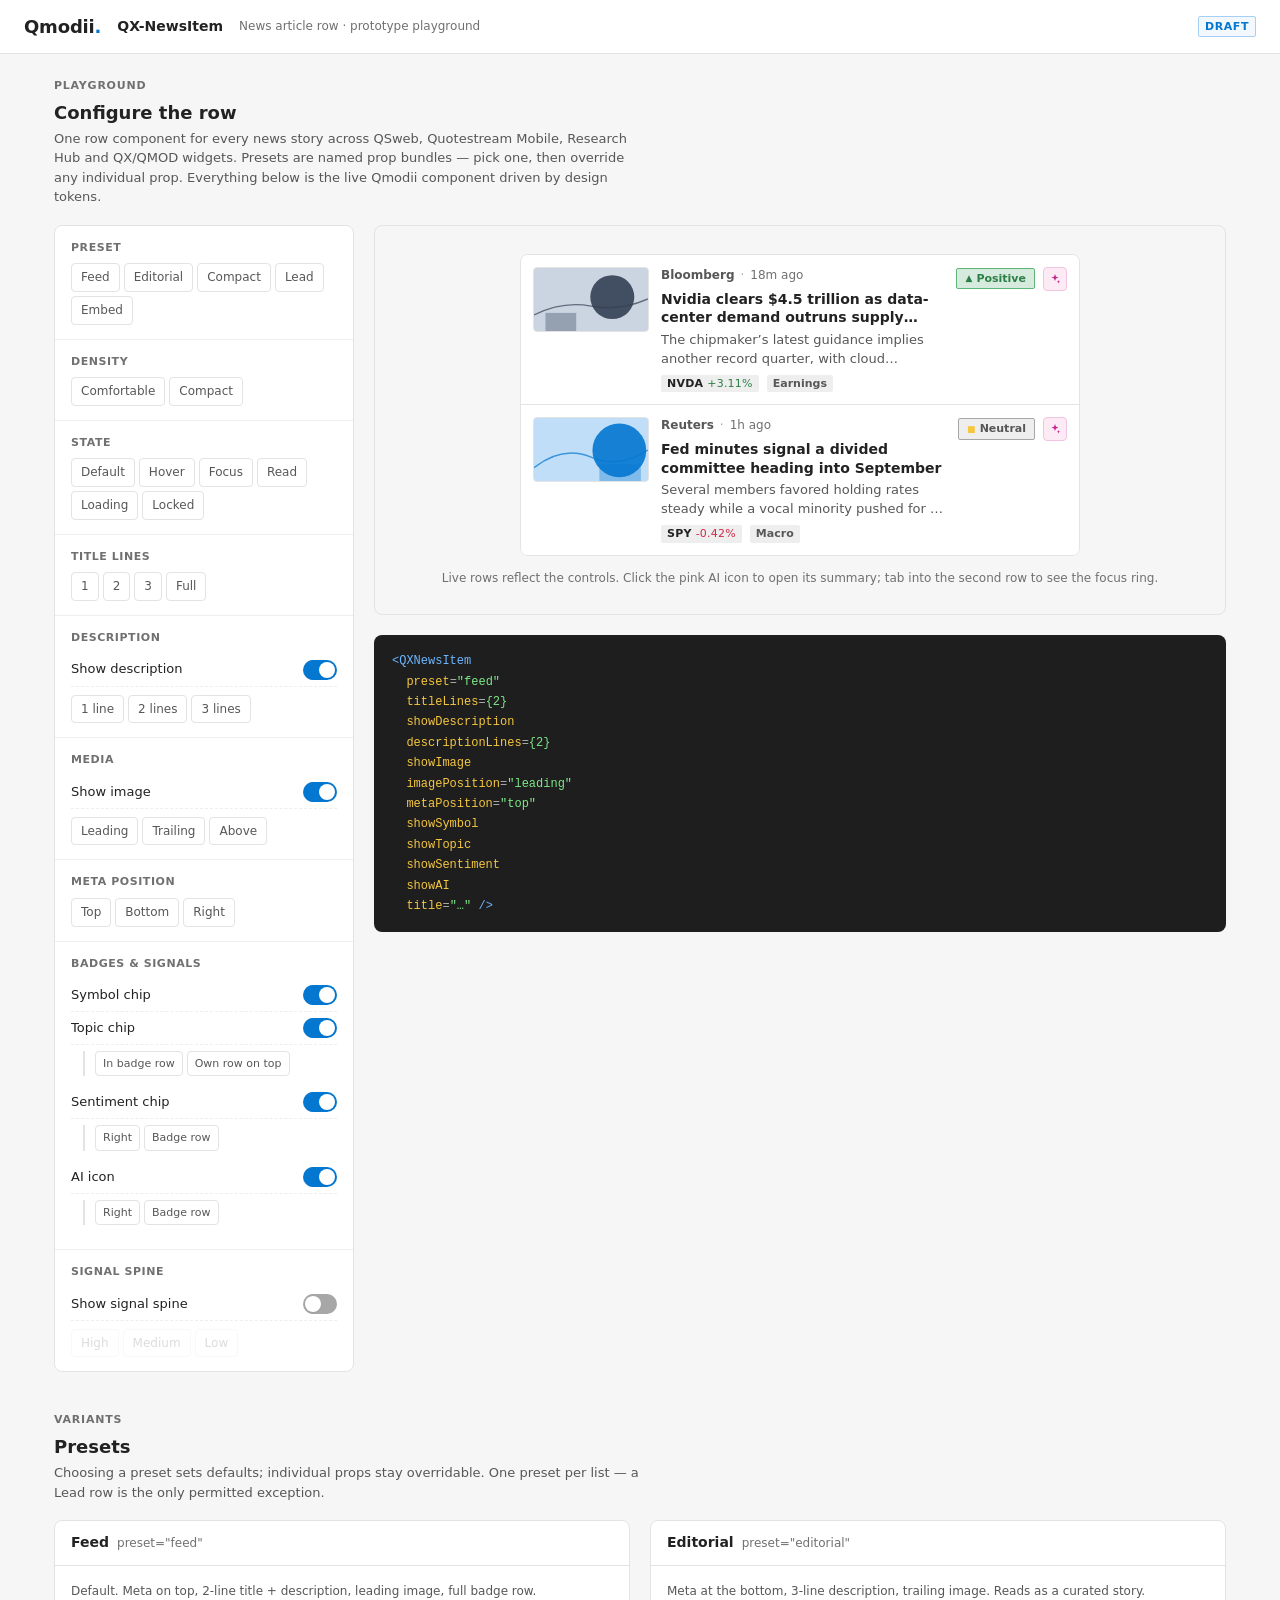
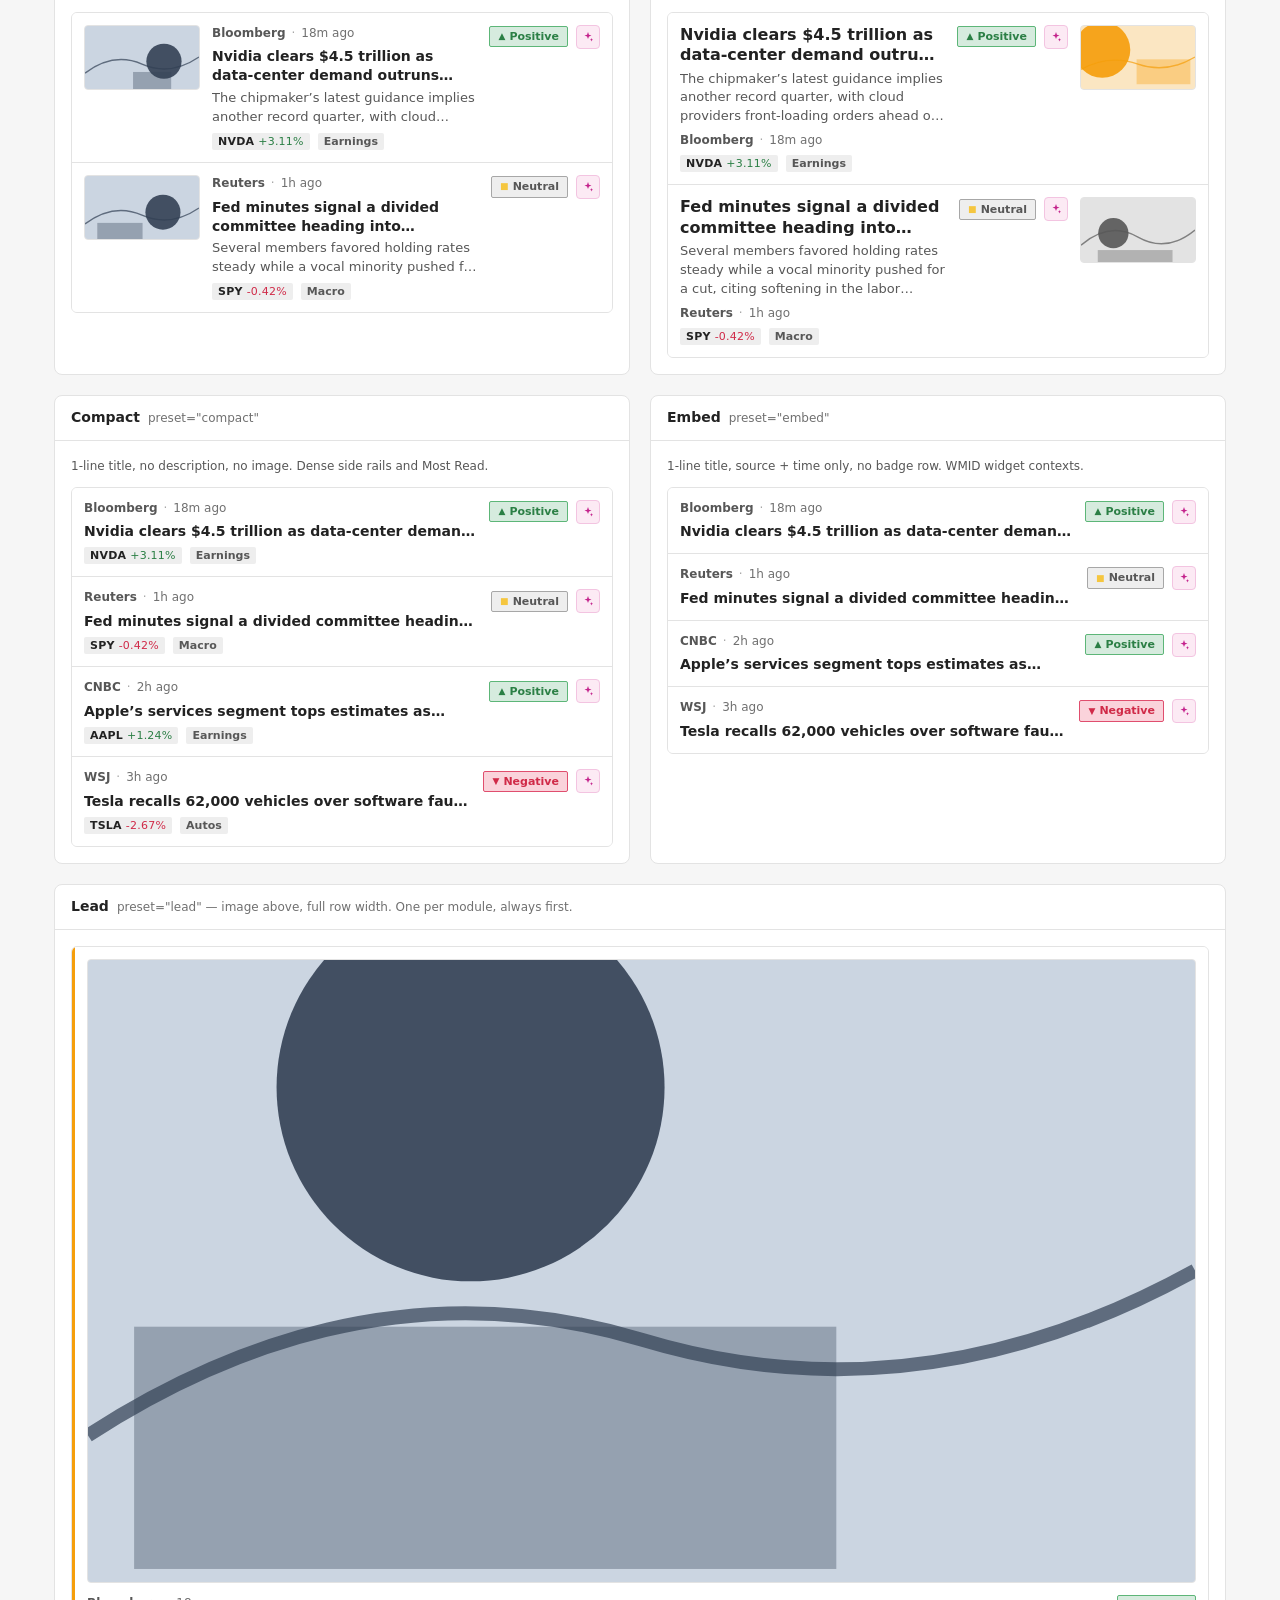
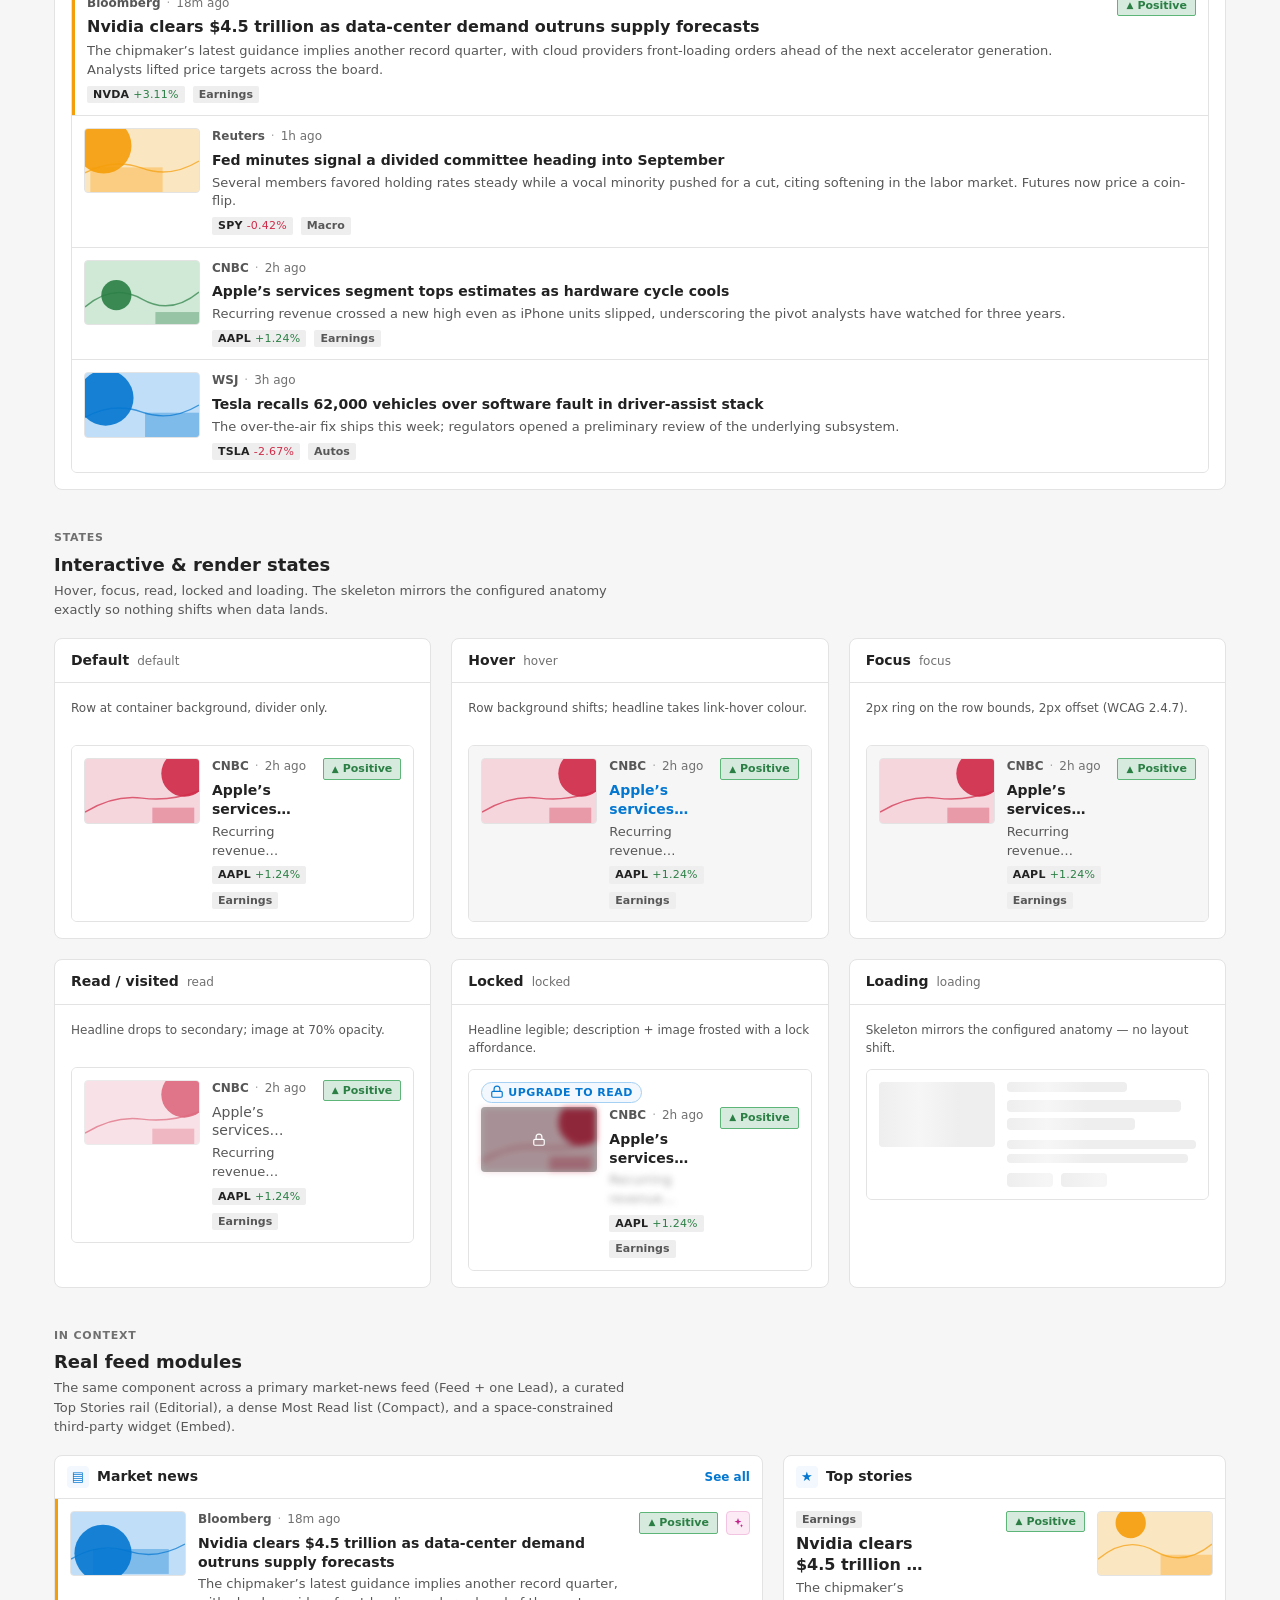
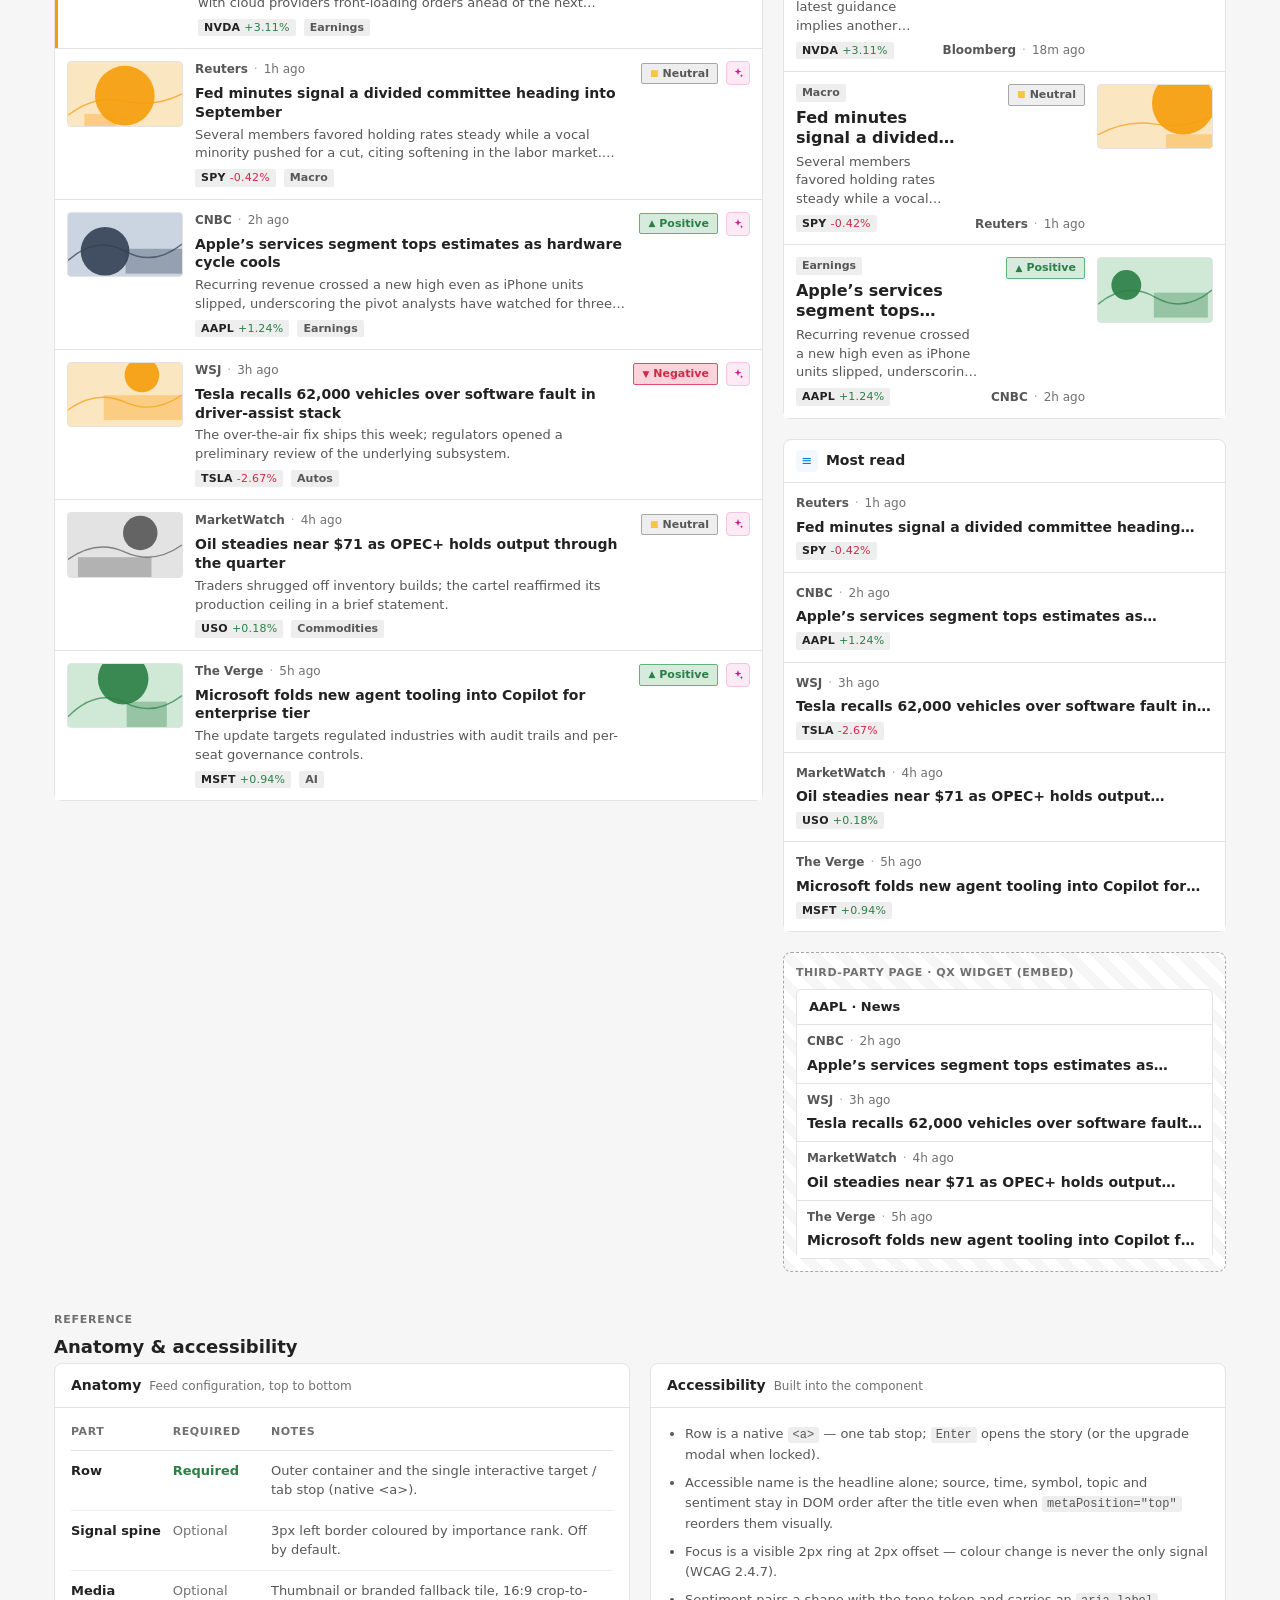
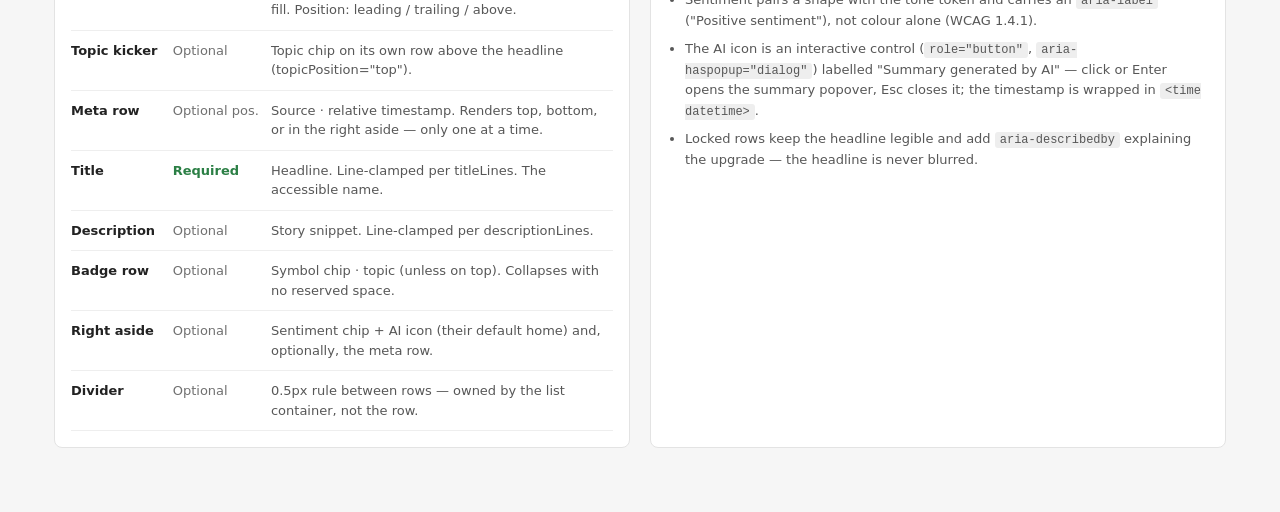
==== commit d2745ca6: "Make AI icon pink, interactive, with a click-to-open summary popover - Pink AI accent (defined as --" ====
--- a/index.html
+++ b/index.html
@@ -251,7 +251,7 @@
     const codeHolder = el('div');
     const stage = el('div', { class: 'pg-stage' }, [
       el('div', { class: 'pg-stage-inner' }, [previewEl]),
-      el('p', { class: 'pg-hint', html: 'Live rows reflect the controls. Tab into the second row to see the focus ring.' }),
+      el('p', { class: 'pg-hint', html: 'Live rows reflect the controls. Click the pink AI icon to open its summary; tab into the second row to see the focus ring.' }),
     ]);
 
     function effBadges() {
@@ -415,7 +415,7 @@
       'Accessible name is the headline alone; source, time, symbol, topic and sentiment stay in DOM order after the title even when <code>metaPosition="top"</code> reorders them visually.',
       'Focus is a visible 2px ring at 2px offset — colour change is never the only signal (WCAG 2.4.7).',
       'Sentiment pairs a shape with the tone token and carries an <code>aria-label</code> ("Positive sentiment"), not colour alone (WCAG 1.4.1).',
-      'The AI icon is labelled "Summary generated by AI"; the timestamp is wrapped in <code>&lt;time datetime&gt;</code>.',
+      'The AI icon is an interactive control (<code>role="button"</code>, <code>aria-haspopup="dialog"</code>) labelled "Summary generated by AI" — click or Enter opens the summary popover, Esc closes it; the timestamp is wrapped in <code>&lt;time datetime&gt;</code>.',
       'Locked rows keep the headline legible and add <code>aria-describedby</code> explaining the upgrade — the headline is never blurred.',
     ].forEach(html => a11y.appendChild(el('li', { html })));
     return el('div', { class: 'pg-grid-2' }, [
--- a/components/data/qxnewsitem.css
+++ b/components/data/qxnewsitem.css
@@ -153,13 +153,49 @@
 .qx-ni-sentiment.qx-ni-neu { color: var(--qx-text-secondary, #575757); background: var(--qx-surface-100, #EDEDED); border-color: var(--qx-surface-300, #C7C7C7); }
 .qx-ni-sentiment.qx-ni-neu .qx-ni-sentiment-glyph { color: var(--qx-market-hold, #F5C63F); }
 
-/* AI icon reads as a small affordance (it opens an AI summary in product). */
+/* AI accent — pink, distinct from the blue brand so AI-generated content reads
+   as its own thing. The Qmodii palette ships no pink, so these are defined here
+   (on .qx-root so the portaled popover resolves them too) pending a real token. */
+.qx-root {
+  --qx-ni-ai-fg:           #C4238C;
+  --qx-ni-ai-bg:           #FCEAF4;
+  --qx-ni-ai-border:       #F3C4E1;
+  --qx-ni-ai-hover-bg:     #F8D6EB;
+  --qx-ni-ai-hover-border: #E993C6;
+}
+
+/* AI icon is an interactive affordance: click/Enter opens the AI summary. */
 .qx-ni-ai {
   display: inline-flex; align-items: center; justify-content: center;
-  width: 24px; height: 24px; border-radius: var(--qx-radius-sm, 4px);
-  background: var(--qx-info-bg, #F2F8FE); color: var(--qx-primary, #0477D1);
-  border: 1px solid var(--qx-blue-200, #C0DEF7);
-}
+  width: 24px; height: 24px; padding: 0; border-radius: var(--qx-radius-sm, 4px);
+  background: var(--qx-ni-ai-bg, #FCEAF4); color: var(--qx-ni-ai-fg, #C4238C);
+  border: 1px solid var(--qx-ni-ai-border, #F3C4E1);
+  cursor: pointer;
+  transition: background var(--qx-duration-fast, 120ms) var(--qx-ease, ease),
+              border-color var(--qx-duration-fast, 120ms) var(--qx-ease, ease);
+}
+.qx-ni-ai:hover,
+.qx-ni-ai[aria-expanded='true'] { background: var(--qx-ni-ai-hover-bg, #F8D6EB); border-color: var(--qx-ni-ai-hover-border, #E993C6); }
+.qx-ni-ai:focus-visible { outline: 2px solid var(--qx-ni-ai-fg, #C4238C); outline-offset: 2px; }
+
+/* ---- AI summary popover (portaled to body, re-wrapped in .qx-root) -------- */
+.qx-ni-ai-popover {
+  position: fixed; z-index: 1000; width: 320px; max-width: calc(100vw - 24px);
+  background: var(--qx-surface-0, #fff); color: var(--qx-text-primary, #222);
+  border: 1px solid var(--qx-surface-200, #E3E3E3); border-radius: var(--qx-radius-sm, 4px);
+  box-shadow: var(--qx-shadow-lg, 0 8px 24px rgba(0,0,0,.12), 0 2px 6px rgba(0,0,0,.08));
+  font-family: var(--qx-font-sans, system-ui, sans-serif); overflow: hidden;
+}
+.qx-ni-ai-pop-head { display: flex; align-items: center; gap: 8px; padding: 12px 14px; border-bottom: 1px solid var(--qx-surface-100, #EDEDED); font-size: var(--qx-text-base, 14px); font-weight: 700; }
+.qx-ni-ai-pop-mark { display: inline-flex; align-items: center; justify-content: center; width: 24px; height: 24px; border-radius: var(--qx-radius-sm, 4px); background: var(--qx-ni-ai-bg, #FCEAF4); color: var(--qx-ni-ai-fg, #C4238C); border: 1px solid var(--qx-ni-ai-border, #F3C4E1); flex: 0 0 auto; }
+.qx-ni-ai-pop-body { padding: 12px 14px; }
+.qx-ni-ai-pop-body h4 { margin: 0 0 8px; font-size: var(--qx-text-xs, 11px); font-weight: 700; text-transform: uppercase; letter-spacing: .05em; color: var(--qx-text-muted, #707070); }
+.qx-ni-ai-pop-body ul { margin: 0; padding: 0; list-style: none; display: flex; flex-direction: column; gap: 10px; }
+.qx-ni-ai-pop-body li { position: relative; padding-left: 16px; font-size: 13px; line-height: 1.45; color: var(--qx-text-secondary, #575757); }
+.qx-ni-ai-pop-body li::before { content: ''; position: absolute; left: 3px; top: 7px; width: 5px; height: 5px; border-radius: 50%; background: var(--qx-ni-ai-fg, #C4238C); }
+.qx-ni-ai-pop-note { padding: 10px 14px; border-top: 1px solid var(--qx-surface-100, #EDEDED); font-size: var(--qx-text-xs, 11px); line-height: 1.45; color: var(--qx-text-muted, #707070); }
+.qx-ni-ai-pop-foot { display: flex; align-items: center; gap: 6px; padding: 8px 14px; border-top: 1px solid var(--qx-surface-100, #EDEDED); font-size: var(--qx-text-sm, 12px); color: var(--qx-text-secondary, #575757); }
+.qx-ni-ai-pop-foot svg { flex: 0 0 auto; }
 
 /* ---- Meta row -------------------------------------------------------- */
 .qx-ni-meta {
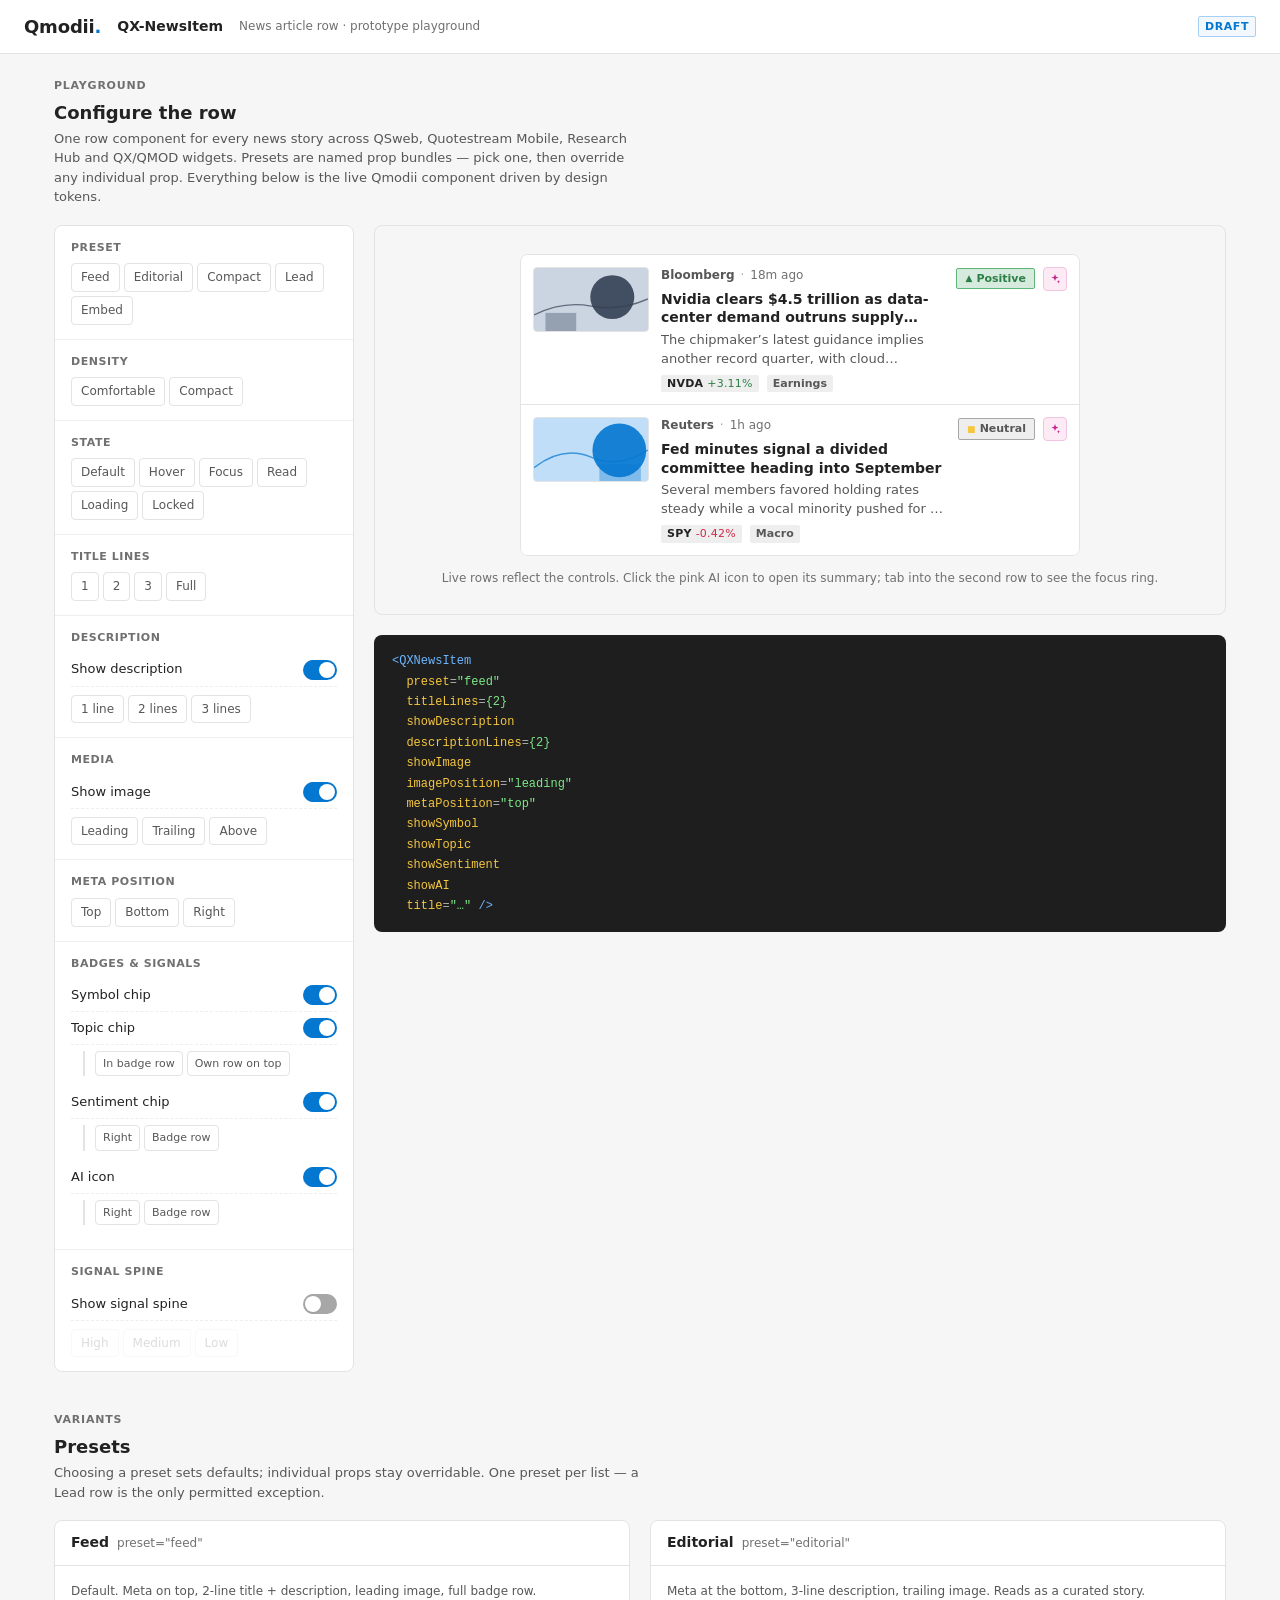
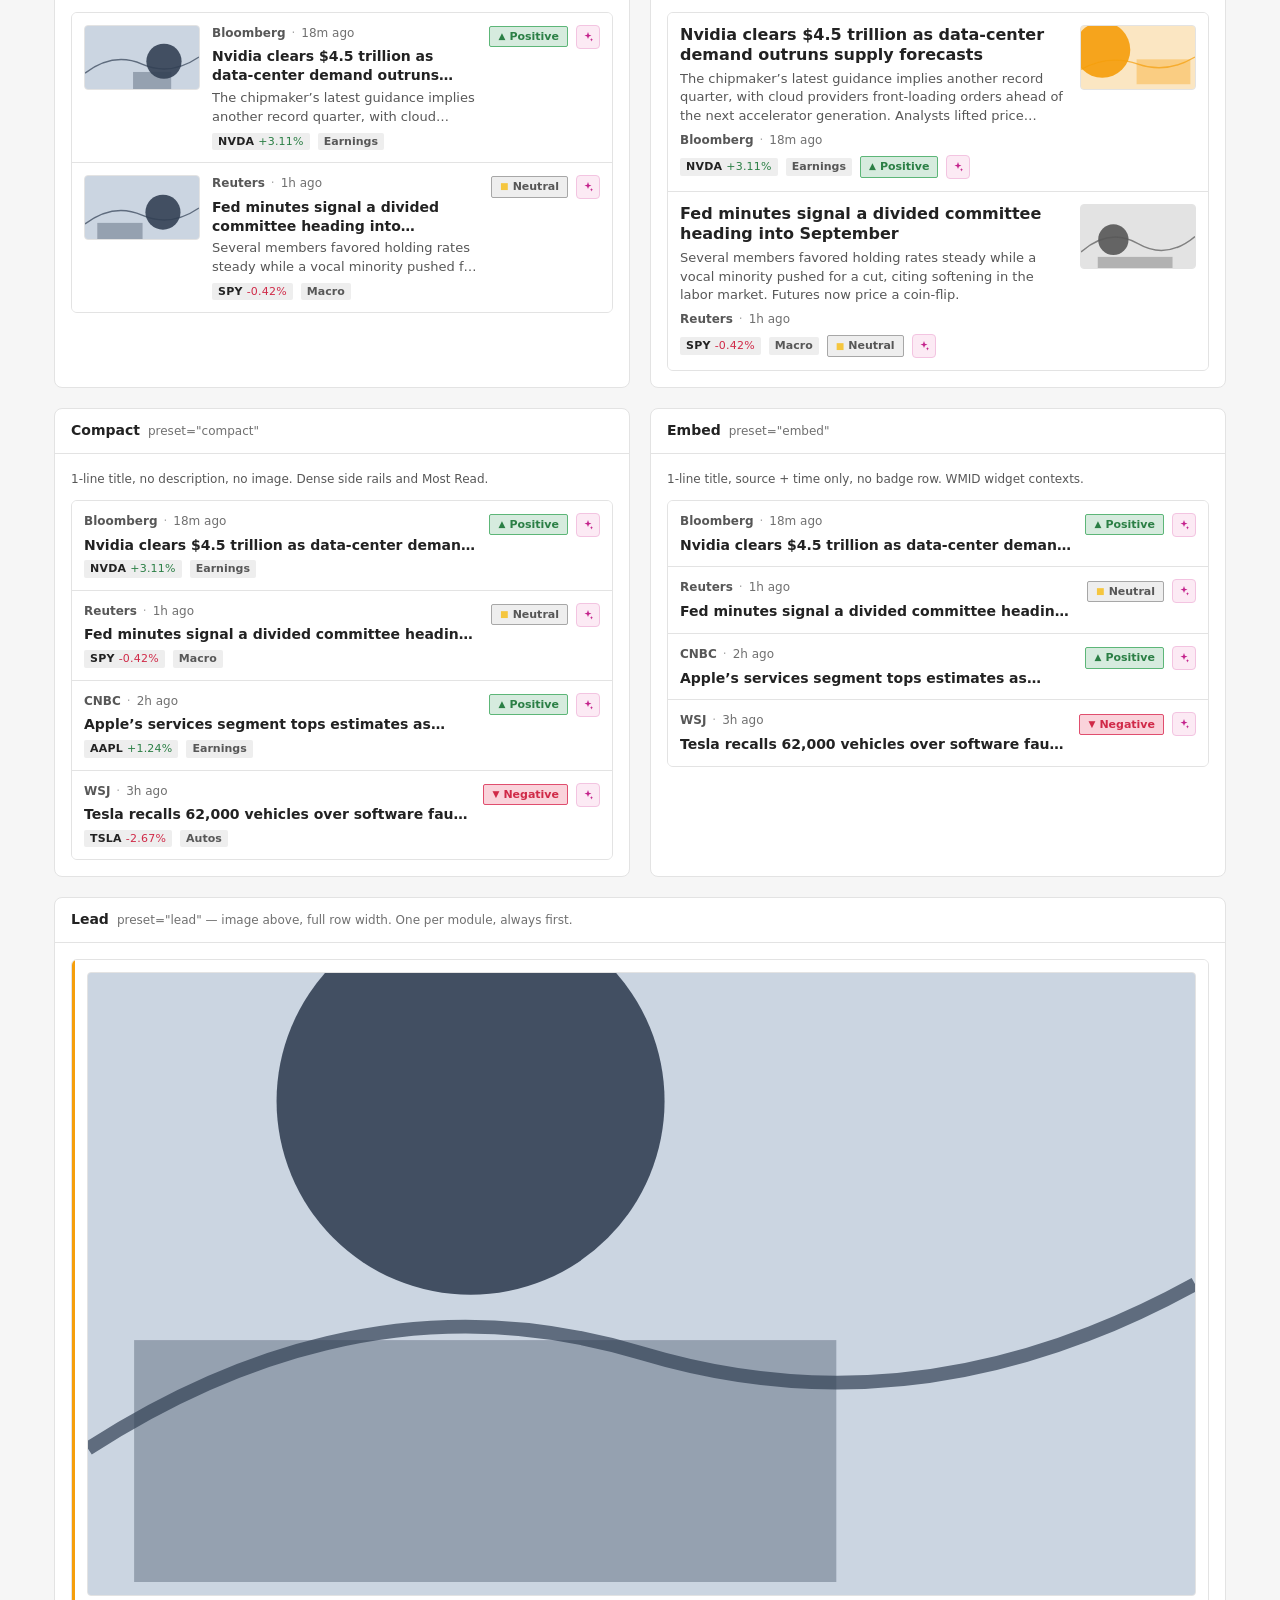
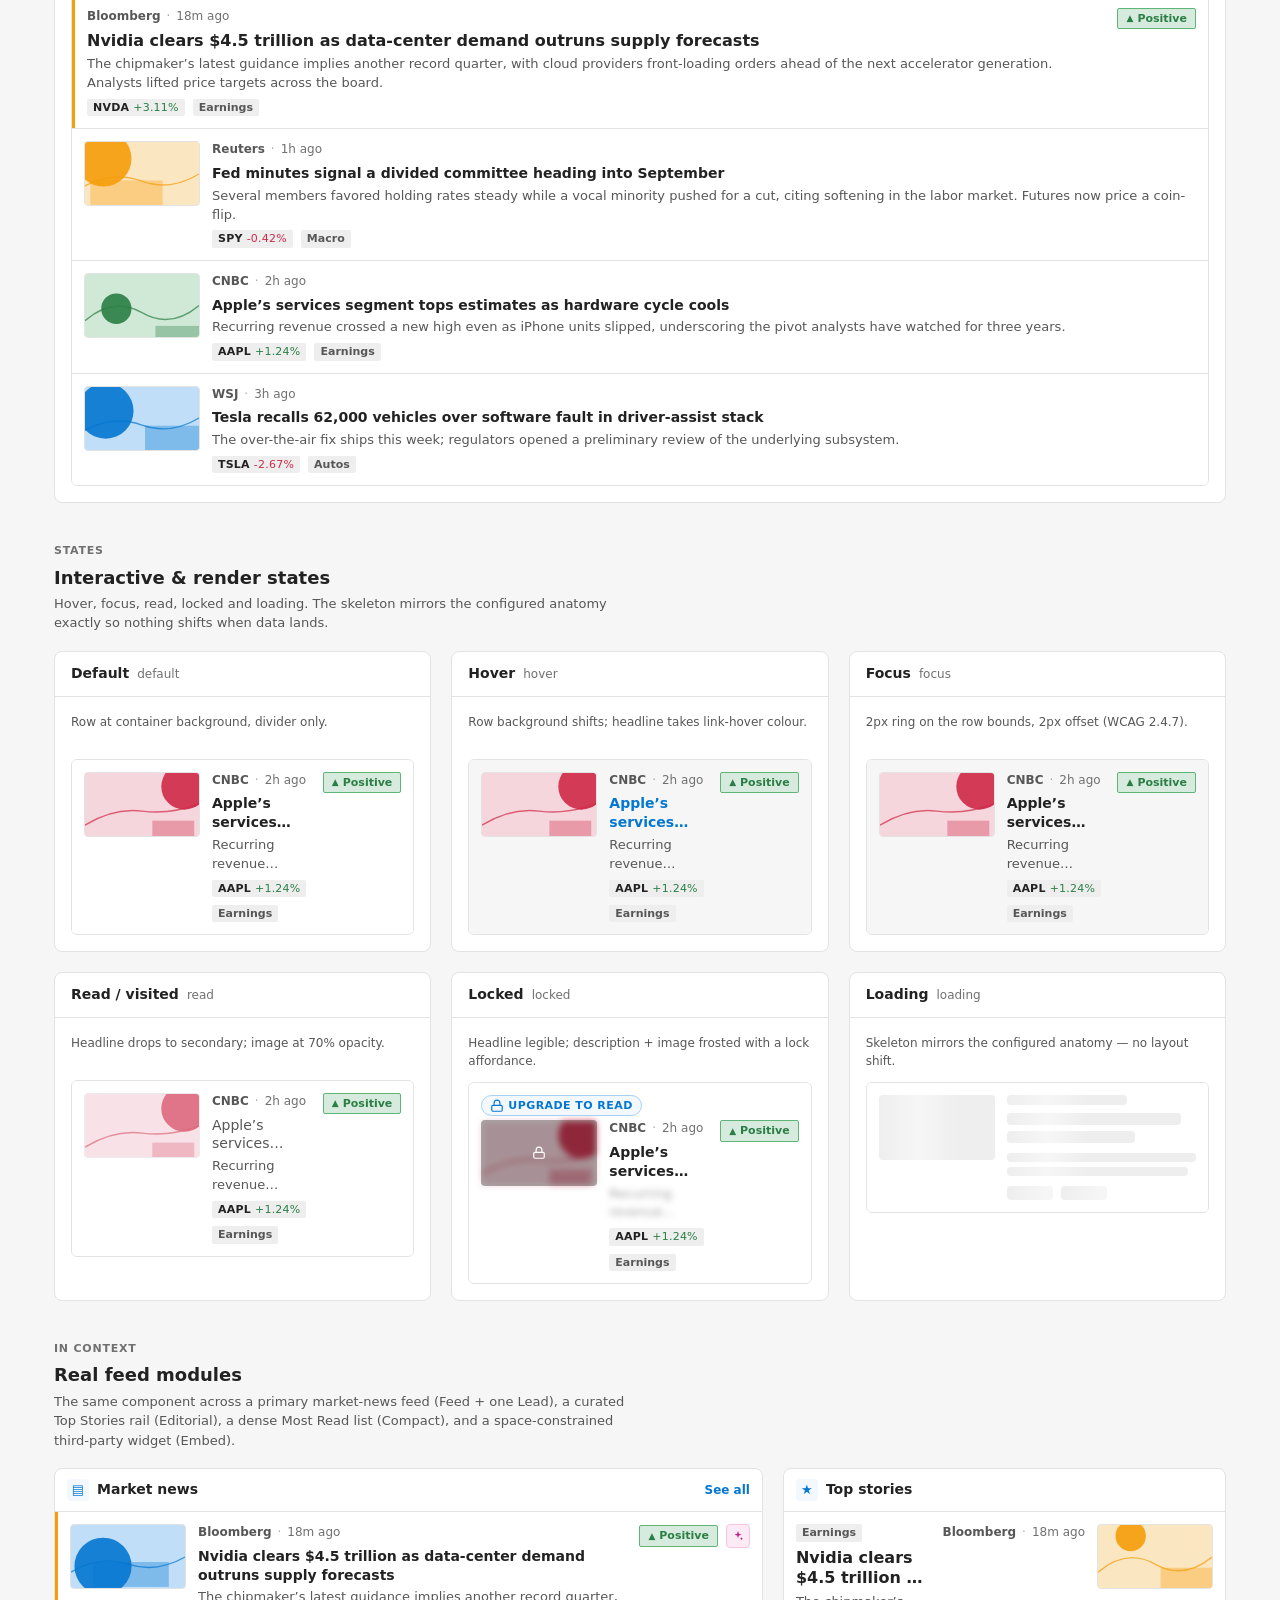
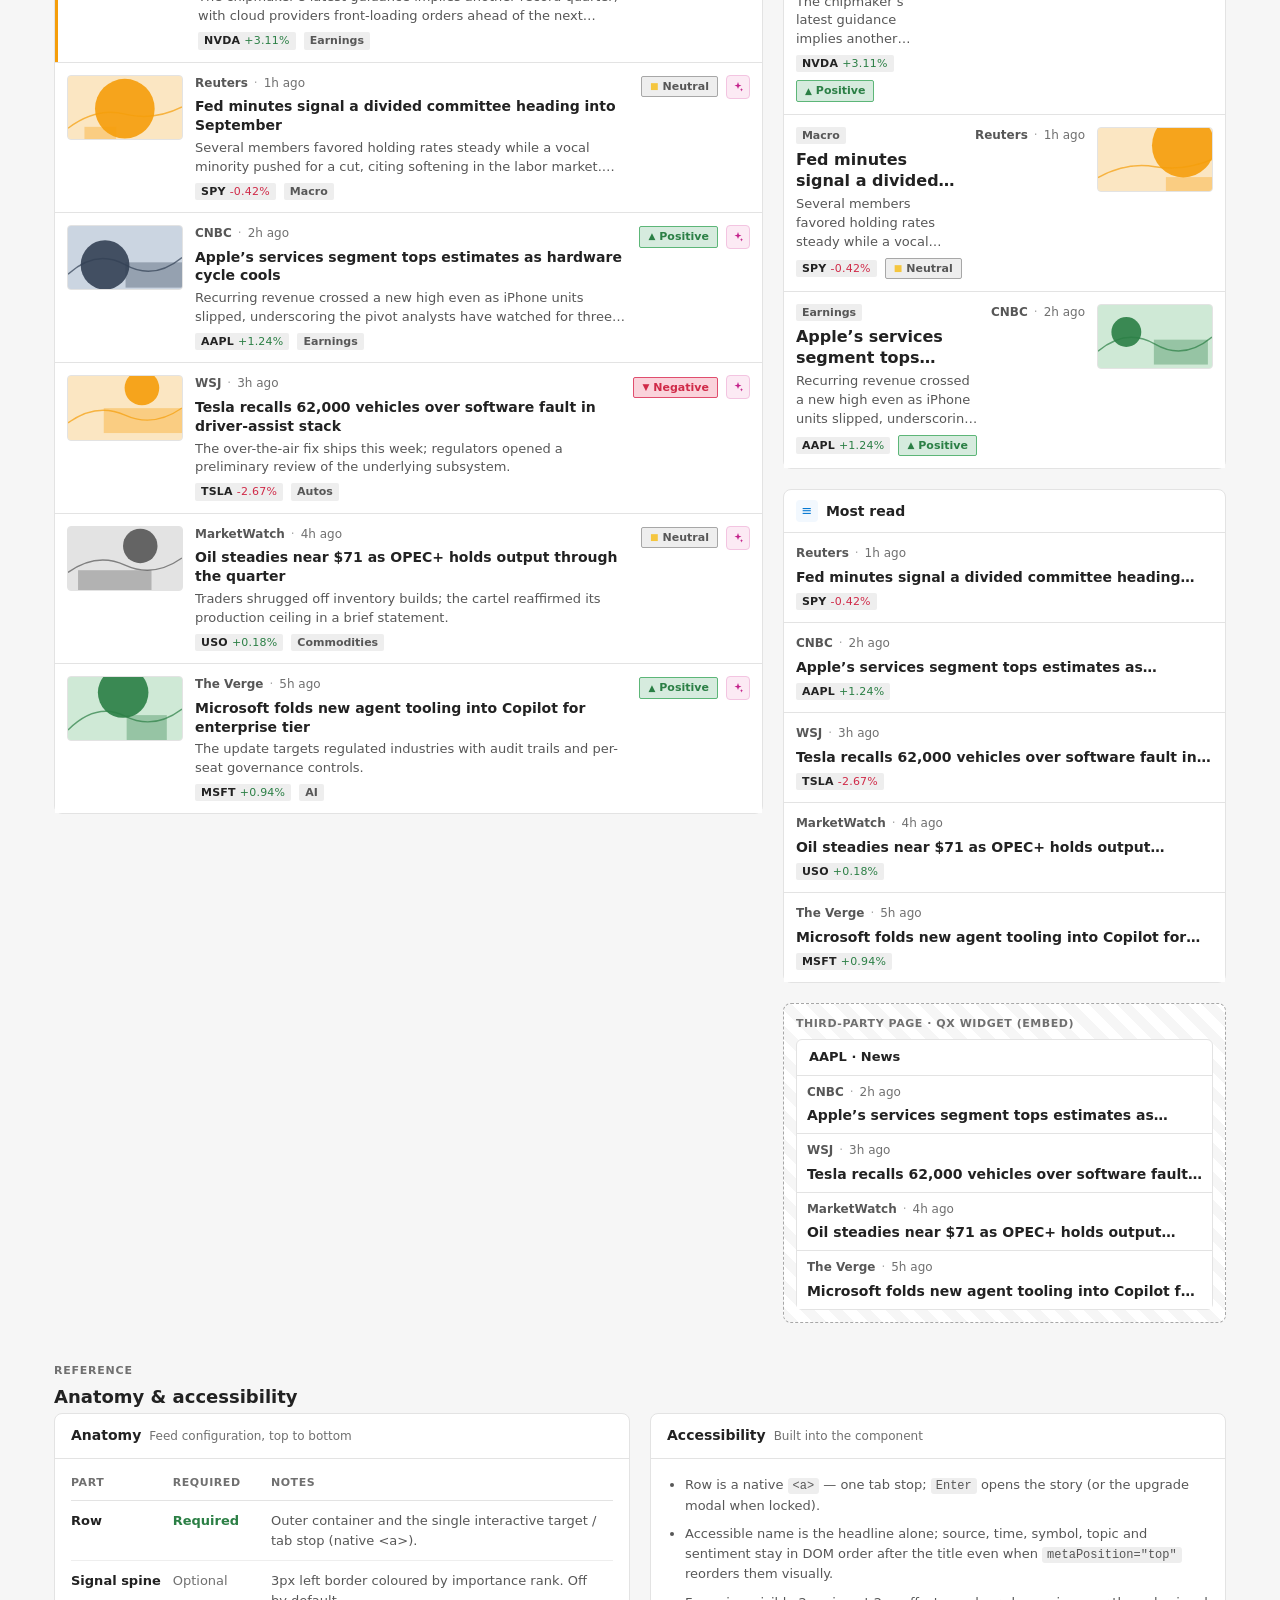
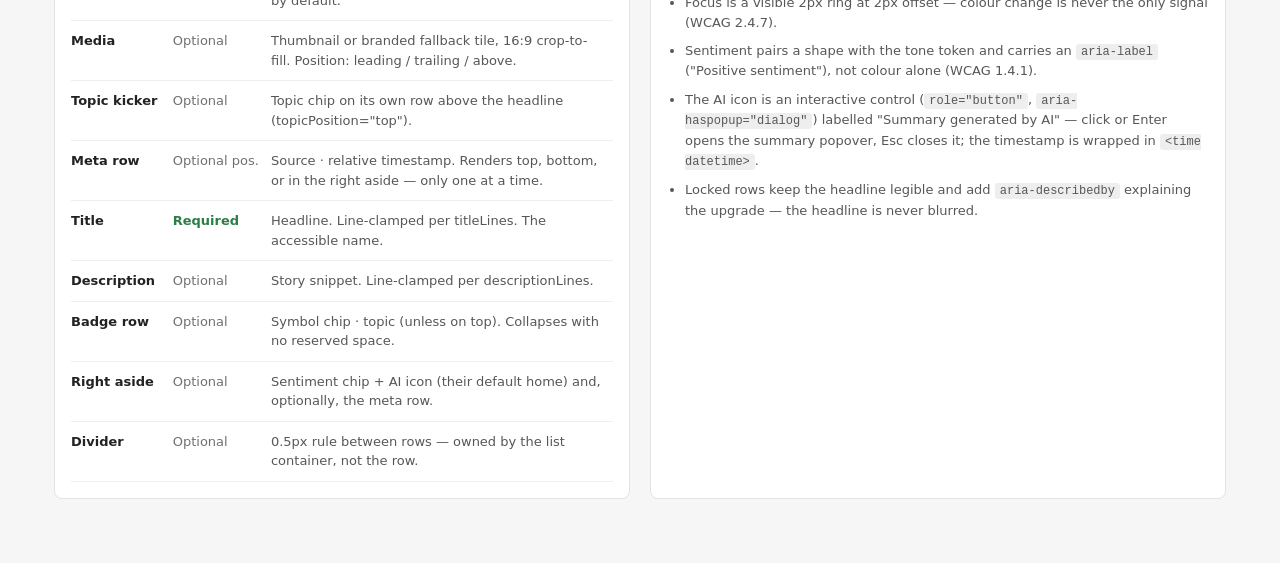
==== commit b7a21b8a: "Editorial preset: sentiment + AI icon in the badge row Add sentimentPosition/aiPosition: 'badge' to " ====
--- a/index.html
+++ b/index.html
@@ -274,7 +274,7 @@
       clear(controlsEl);
       const off = cfg.preset === 'embed';
       const set = (patch) => { cfg = Object.assign({}, cfg, patch); renderControls(); renderPreview(); };
-      const setPreset = (preset) => { const p = PRESETS[preset]; set({ preset, titleLines: p.titleLines, showDescription: p.showDescription, descriptionLines: p.descriptionLines, showImage: p.showImage, imagePosition: p.imagePosition, metaPosition: p.metaPosition }); };
+      const setPreset = (preset) => { const p = PRESETS[preset]; set({ preset, titleLines: p.titleLines, showDescription: p.showDescription, descriptionLines: p.descriptionLines, showImage: p.showImage, imagePosition: p.imagePosition, metaPosition: p.metaPosition, topicPosition: p.topicPosition || 'badge', sentimentPosition: p.sentimentPosition || 'right', aiPosition: p.aiPosition || 'right' }); };
 
       controlsEl.appendChild(ctrlGroup('Preset', segmented(cfg.preset, [['feed','Feed'],['editorial','Editorial'],['compact','Compact'],['lead','Lead'],['embed','Embed']], setPreset)));
       controlsEl.appendChild(ctrlGroup('Density', segmented(cfg.density, [['comfortable','Comfortable'],['compact','Compact']], v => set({ density: v }))));
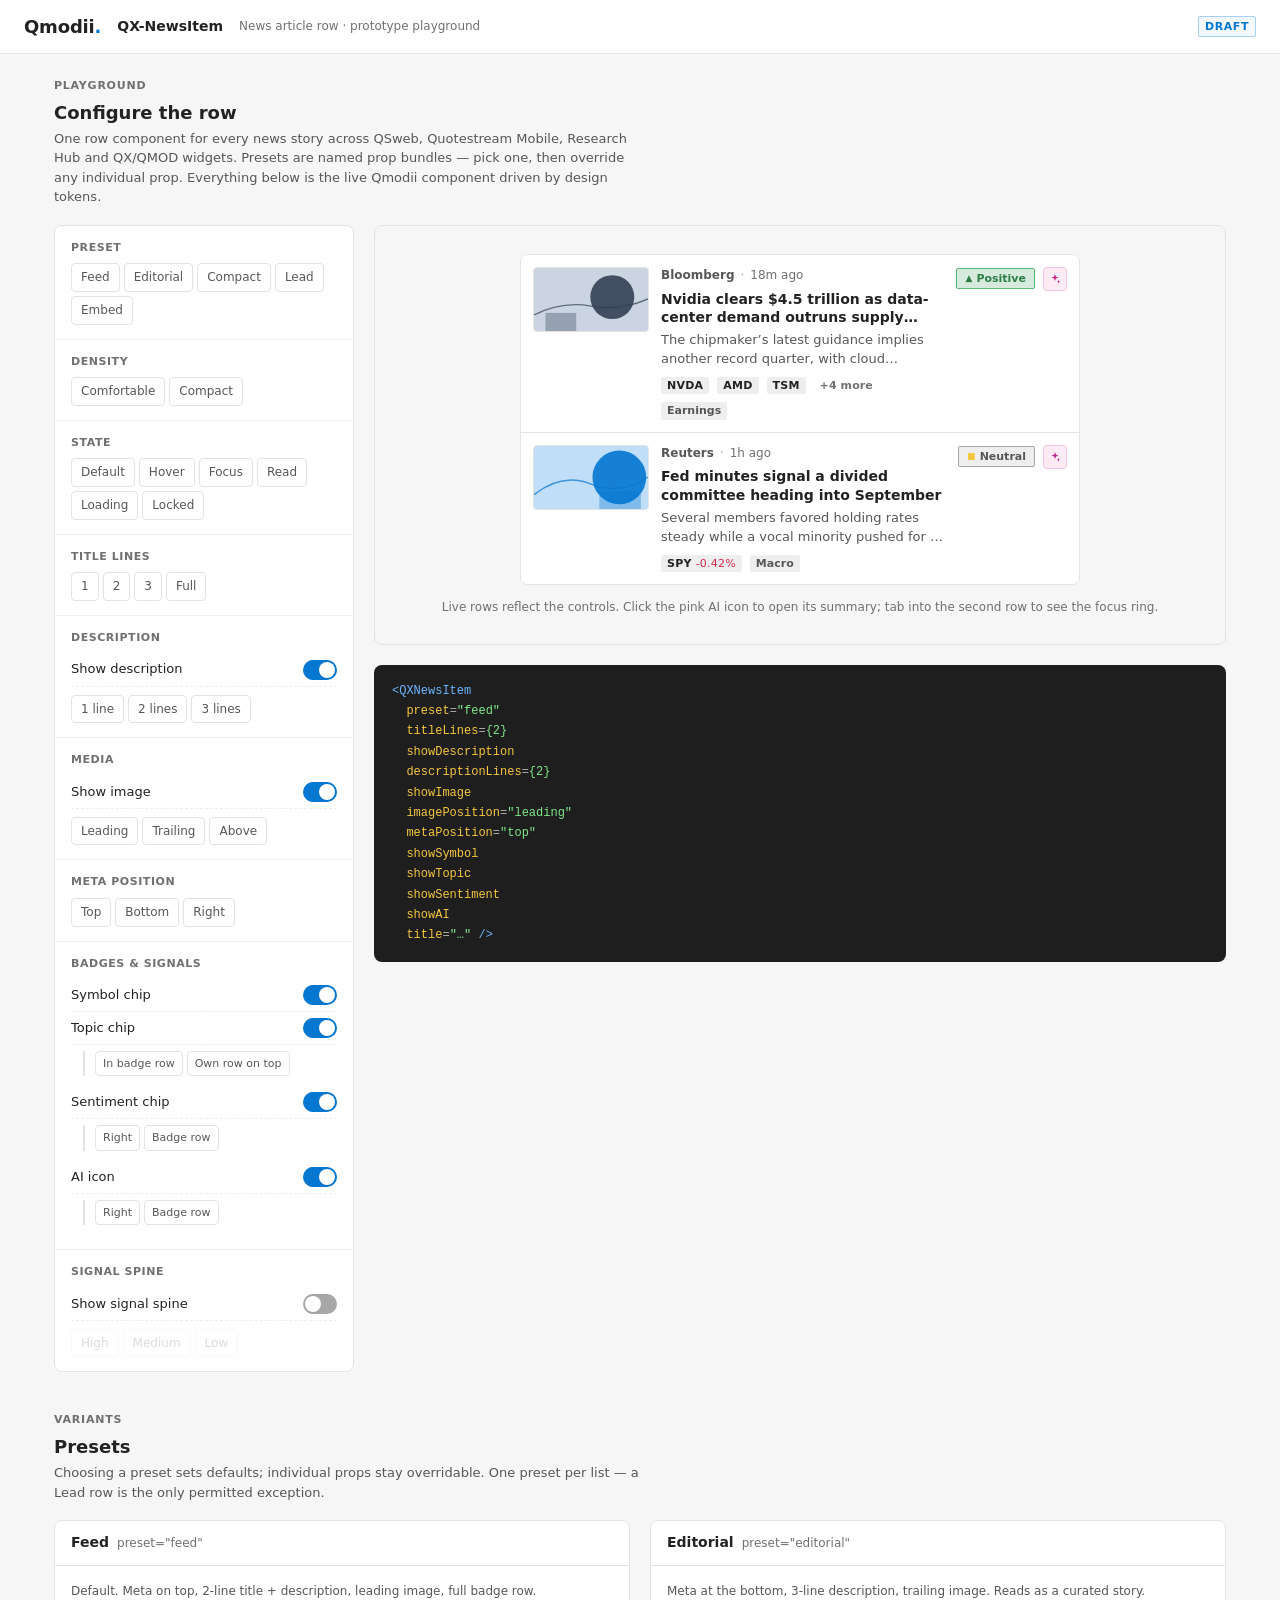
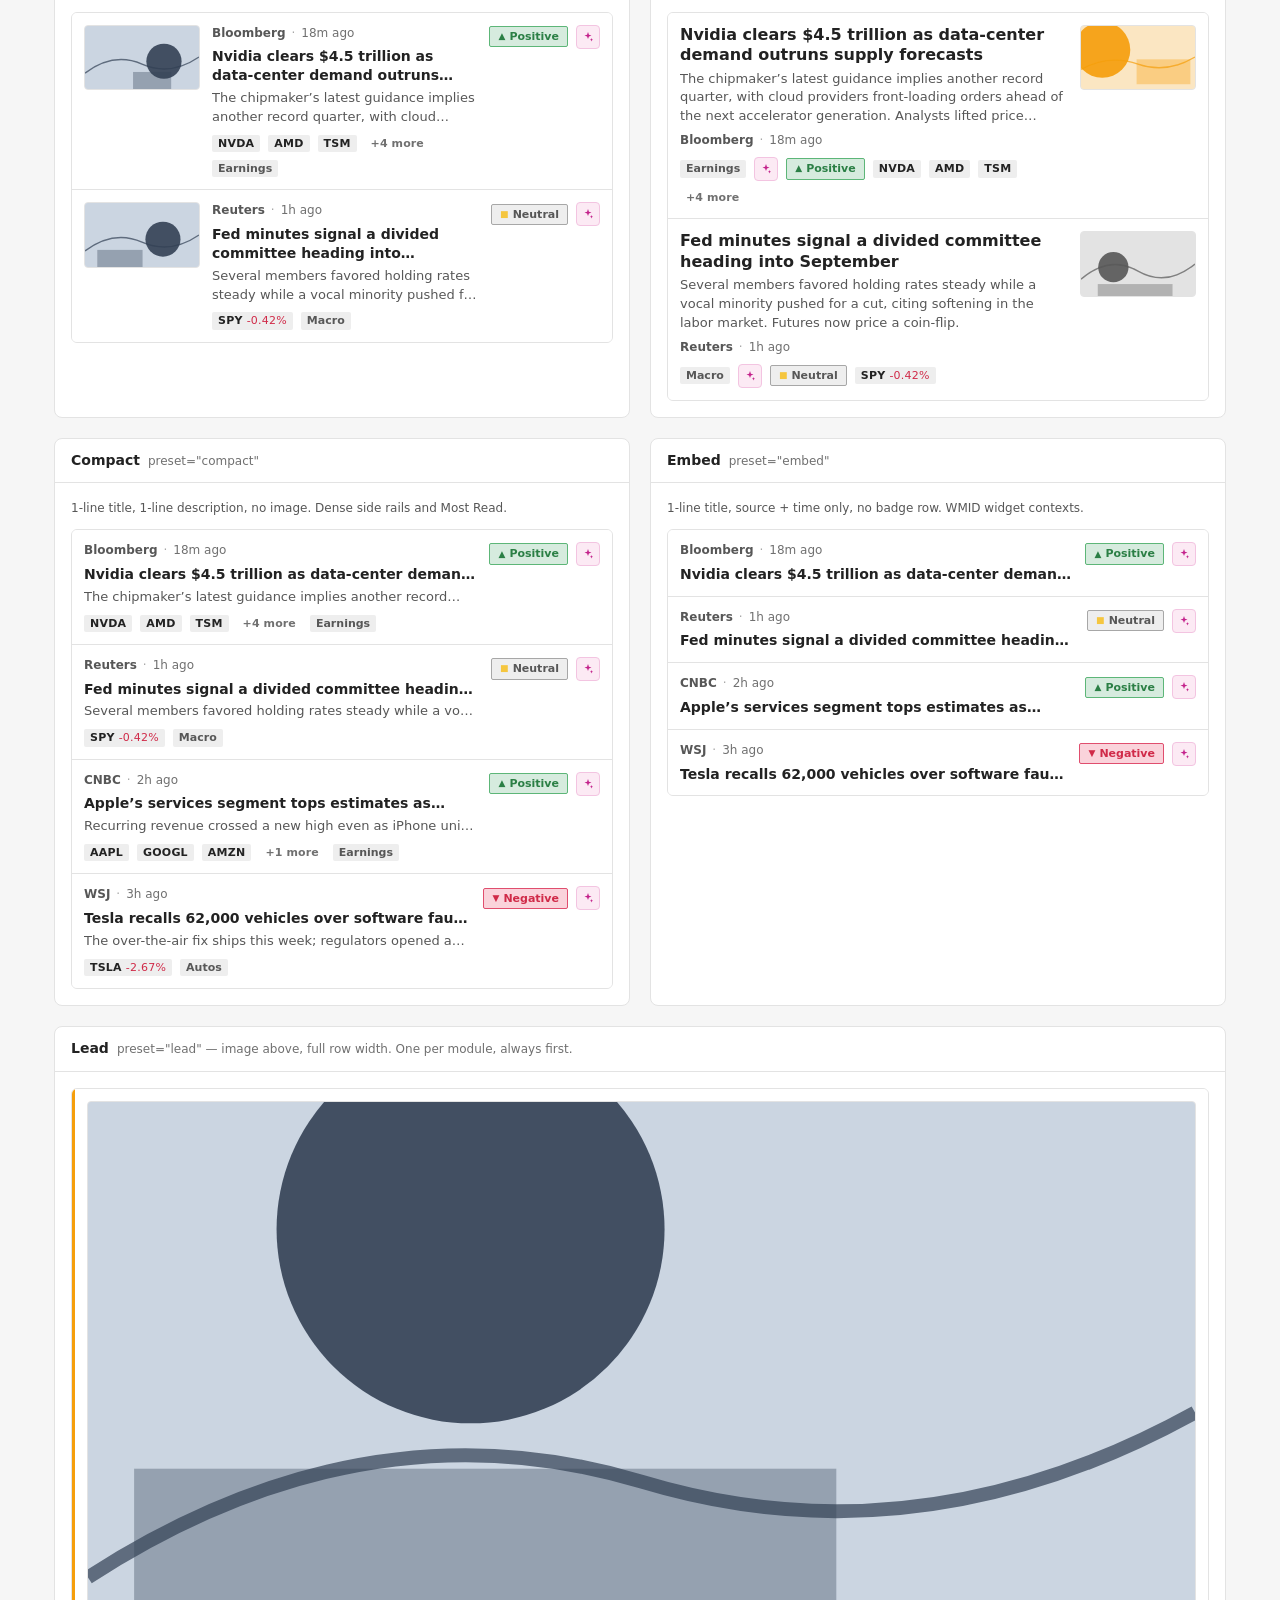
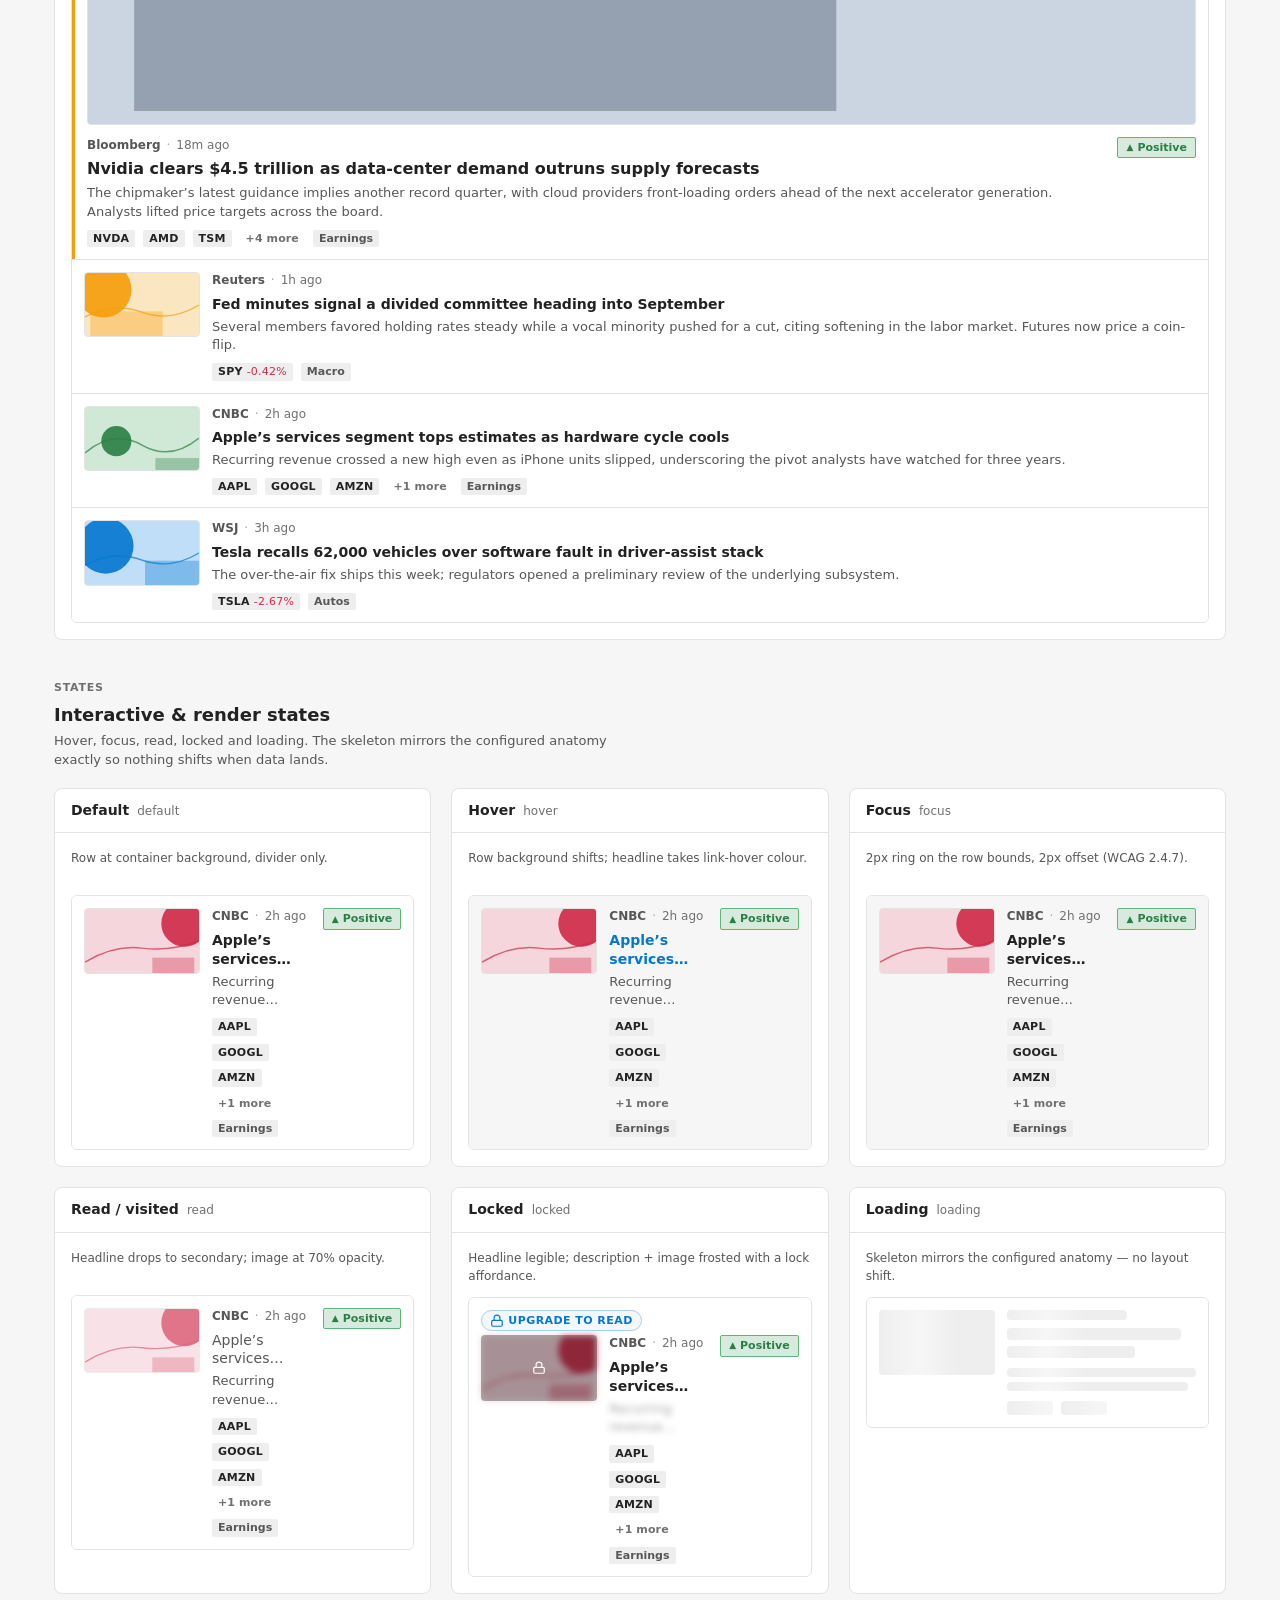
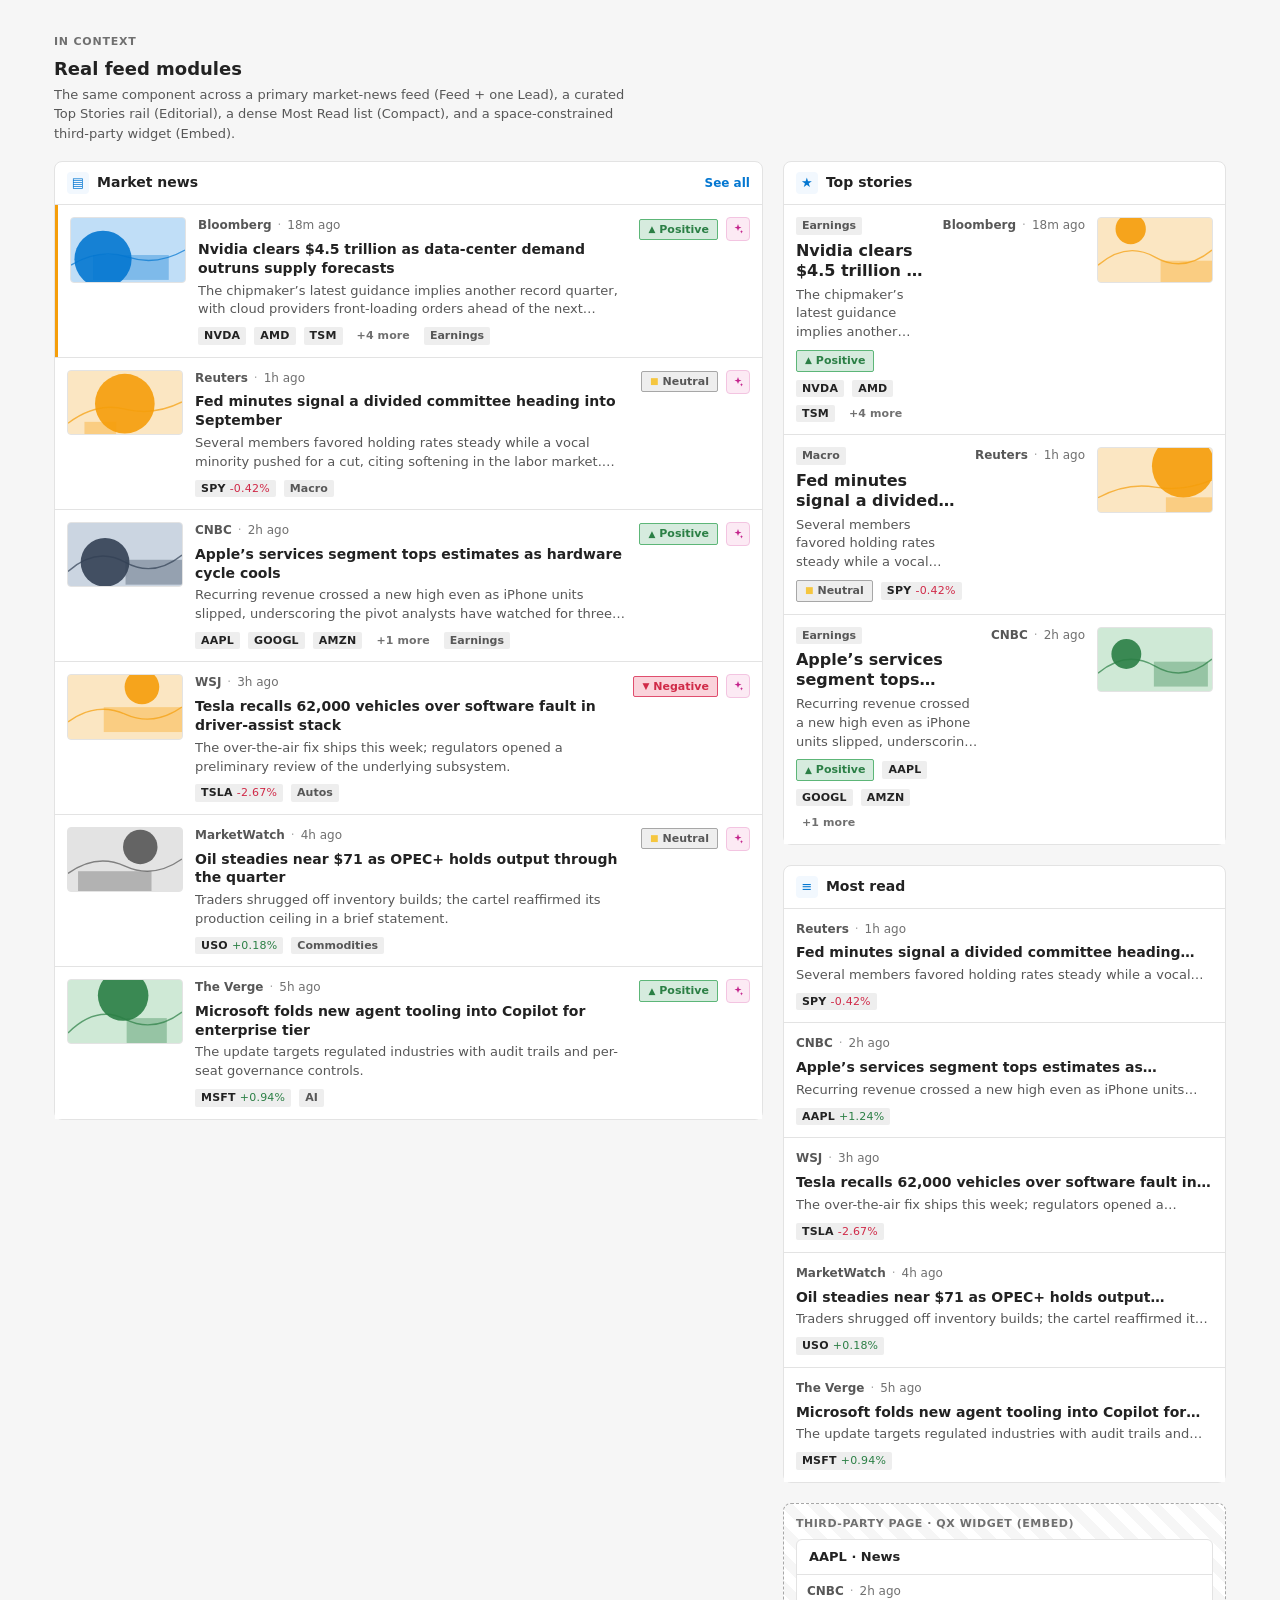
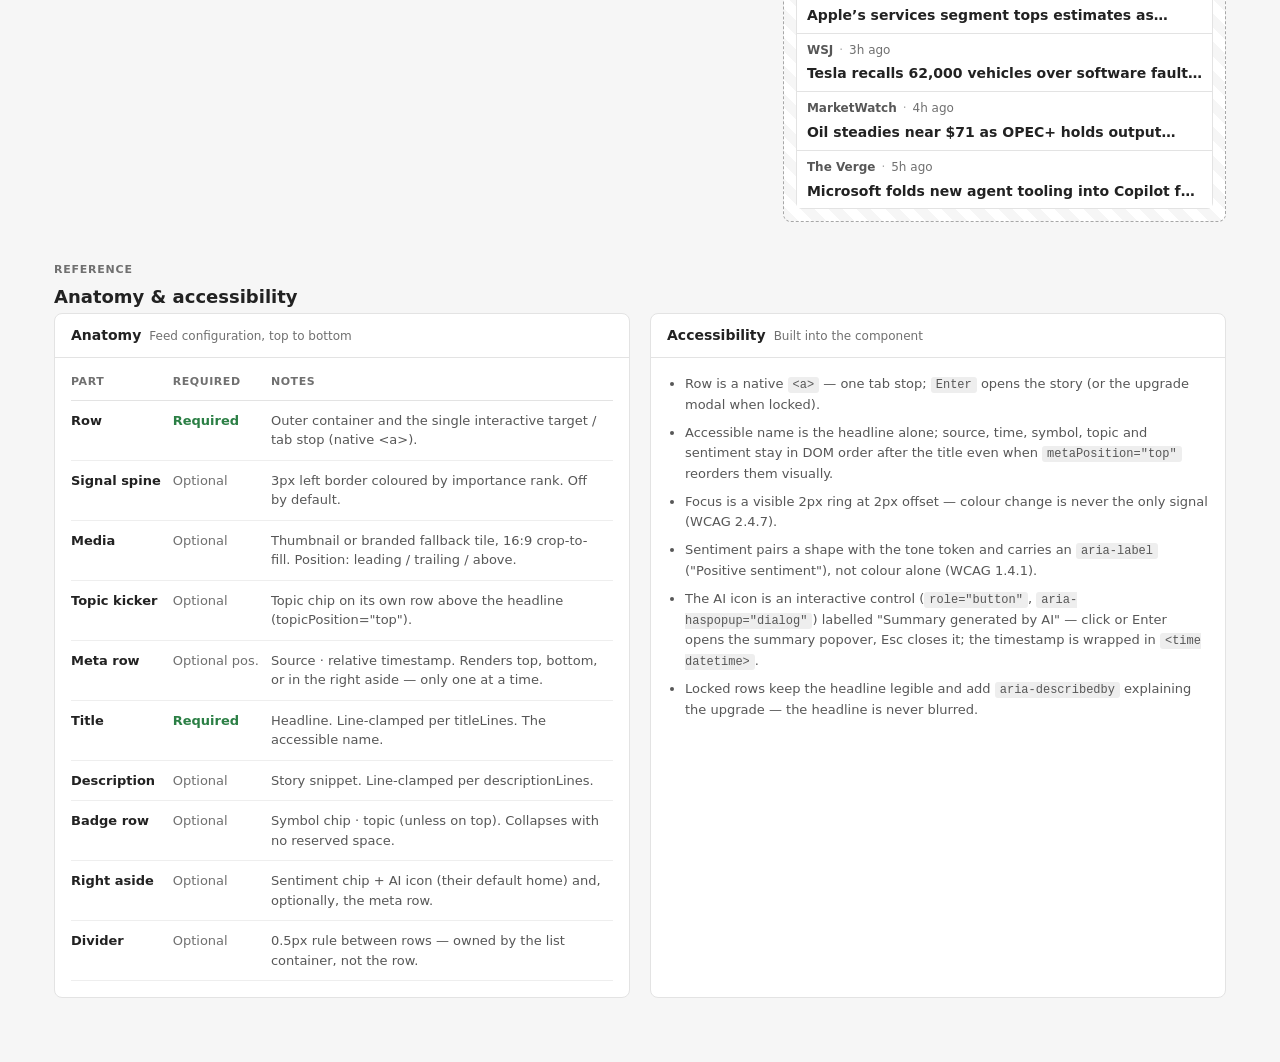
==== commit 79c8f6e0: "Editorial badge order + multi-symbol cap, compact description, badge margin - Editorial badge row no" ====
--- a/index.html
+++ b/index.html
@@ -171,14 +171,14 @@
 
   /* ---- sample feed ---- */
   const STORIES = [
-    { title: 'Nvidia clears $4.5 trillion as data-center demand outruns supply forecasts', description: 'The chipmaker’s latest guidance implies another record quarter, with cloud providers front-loading orders ahead of the next accelerator generation. Analysts lifted price targets across the board.', source: 'Bloomberg', initials: 'BL', timestamp: '18m ago', datetime: '2026-08-14T13:42:00Z', symbol: 'NVDA', symbolChange: 3.11, sentiment: 'positive', topic: 'Earnings' },
+    { title: 'Nvidia clears $4.5 trillion as data-center demand outruns supply forecasts', description: 'The chipmaker’s latest guidance implies another record quarter, with cloud providers front-loading orders ahead of the next accelerator generation. Analysts lifted price targets across the board.', source: 'Bloomberg', initials: 'BL', timestamp: '18m ago', datetime: '2026-08-14T13:42:00Z', symbol: 'NVDA', symbolChange: 3.11, symbols: ['NVDA','AMD','TSM','AVGO','MU','ASML','QCOM'], sentiment: 'positive', topic: 'Earnings' },
     { title: 'Fed minutes signal a divided committee heading into September', description: 'Several members favored holding rates steady while a vocal minority pushed for a cut, citing softening in the labor market. Futures now price a coin-flip.', source: 'Reuters', initials: 'RE', timestamp: '1h ago', datetime: '2026-08-14T12:55:00Z', symbol: 'SPY', symbolChange: -0.42, sentiment: 'neutral', topic: 'Macro' },
-    { title: 'Apple’s services segment tops estimates as hardware cycle cools', description: 'Recurring revenue crossed a new high even as iPhone units slipped, underscoring the pivot analysts have watched for three years.', source: 'CNBC', initials: 'CN', timestamp: '2h ago', datetime: '2026-08-14T11:40:00Z', symbol: 'AAPL', symbolChange: 1.24, sentiment: 'positive', topic: 'Earnings' },
+    { title: 'Apple’s services segment tops estimates as hardware cycle cools', description: 'Recurring revenue crossed a new high even as iPhone units slipped, underscoring the pivot analysts have watched for three years.', source: 'CNBC', initials: 'CN', timestamp: '2h ago', datetime: '2026-08-14T11:40:00Z', symbol: 'AAPL', symbolChange: 1.24, symbols: ['AAPL','GOOGL','AMZN','META'], sentiment: 'positive', topic: 'Earnings' },
     { title: 'Tesla recalls 62,000 vehicles over software fault in driver-assist stack', description: 'The over-the-air fix ships this week; regulators opened a preliminary review of the underlying subsystem.', source: 'WSJ', initials: 'WS', timestamp: '3h ago', datetime: '2026-08-14T10:30:00Z', symbol: 'TSLA', symbolChange: -2.67, sentiment: 'negative', topic: 'Autos' },
     { title: 'Oil steadies near $71 as OPEC+ holds output through the quarter', description: 'Traders shrugged off inventory builds; the cartel reaffirmed its production ceiling in a brief statement.', source: 'MarketWatch', initials: 'MW', timestamp: '4h ago', datetime: '2026-08-14T09:15:00Z', symbol: 'USO', symbolChange: 0.18, sentiment: 'neutral', topic: 'Commodities' },
     { title: 'Microsoft folds new agent tooling into Copilot for enterprise tier', description: 'The update targets regulated industries with audit trails and per-seat governance controls.', source: 'The Verge', initials: 'TV', timestamp: '5h ago', datetime: '2026-08-14T08:05:00Z', symbol: 'MSFT', symbolChange: 0.94, sentiment: 'positive', topic: 'AI' },
   ];
-  const storyProps = (s, seed) => ({ title: s.title, description: s.description, source: s.source, sourceInitials: s.initials, timestamp: s.timestamp, datetime: s.datetime, image: thumb((seed || '') + s.title), symbol: s.symbol, symbolChange: s.symbolChange, sentiment: s.sentiment, topic: s.topic, imageAlt: '' });
+  const storyProps = (s, seed) => ({ title: s.title, description: s.description, source: s.source, sourceInitials: s.initials, timestamp: s.timestamp, datetime: s.datetime, image: thumb((seed || '') + s.title), symbol: s.symbol, symbolChange: s.symbolChange, symbols: s.symbols, sentiment: s.sentiment, topic: s.topic, imageAlt: '' });
 
   /* ---- control widgets ---- */
   function segmented(value, options, onChange, disabled) {
@@ -328,7 +328,7 @@
     return el('div', { class: 'pg-grid-2' }, [
       galleryCard('Feed', 'feed', 'Default. Meta on top, 2-line title + description, leading image, full badge row.', presetList('feed', 2, 'f')),
       galleryCard('Editorial', 'editorial', 'Meta at the bottom, 3-line description, trailing image. Reads as a curated story.', presetList('editorial', 2, 'e')),
-      galleryCard('Compact', 'compact', '1-line title, no description, no image. Dense side rails and Most Read.', presetList('compact', 4, 'c')),
+      galleryCard('Compact', 'compact', '1-line title, 1-line description, no image. Dense side rails and Most Read.', presetList('compact', 4, 'c')),
       galleryCard('Embed', 'embed', '1-line title, source + time only, no badge row. WMID widget contexts.', presetList('embed', 4, 'm')),
     ]);
   }
@@ -375,7 +375,7 @@
       NI.render(Object.assign({ preset: 'editorial', showSymbol: true, showTopic: true, topicPosition: 'top', showSentiment: true, metaPosition: 'right' }, storyProps(s, 'top' + i)))));
 
     const most = moduleCard('≡', 'Most read', null, STORIES.slice(1, 6).map((s) =>
-      NI.render({ preset: 'compact', title: s.title, source: s.source, sourceInitials: s.initials, timestamp: s.timestamp, datetime: s.datetime, symbol: s.symbol, symbolChange: s.symbolChange, showSymbol: true, showTopic: false })));
+      NI.render({ preset: 'compact', title: s.title, description: s.description, source: s.source, sourceInitials: s.initials, timestamp: s.timestamp, datetime: s.datetime, symbol: s.symbol, symbolChange: s.symbolChange, showSymbol: true, showTopic: false })));
 
     const embedInner = el('div', { class: 'qx-news-list' }, STORIES.slice(2, 6).map((s) =>
       NI.render({ preset: 'embed', density: 'compact', title: s.title, source: s.source, sourceInitials: s.initials, timestamp: s.timestamp, datetime: s.datetime })));
--- a/components/data/qxnewsitem.css
+++ b/components/data/qxnewsitem.css
@@ -120,7 +120,7 @@
 .qx-newsitem[data-desc-lines='3'] .qx-ni-desc { -webkit-line-clamp: 3; }
 
 /* ---- Badge row ------------------------------------------------------- */
-.qx-ni-badges { order: 5; display: flex; flex-wrap: wrap; align-items: center; gap: var(--qx-gap-md, 8px); margin-top: var(--qx-space-xxs, 2px); }
+.qx-ni-badges { order: 5; display: flex; flex-wrap: wrap; align-items: center; gap: var(--qx-gap-md, 8px); margin-top: var(--qx-space-xs, 4px); }
 
 .qx-ni-symbol {
   display: inline-flex; align-items: center; gap: 4px;
@@ -132,6 +132,13 @@
 .qx-ni-symbol-chg { font-weight: 500; }
 .qx-ni-symbol.qx-ni-up   .qx-ni-symbol-chg { color: var(--qx-market-up, #2B7F45); }
 .qx-ni-symbol.qx-ni-down .qx-ni-symbol-chg { color: var(--qx-market-down, #D02A48); }
+/* Overflow count when a story lists more symbols than the cap (3). */
+.qx-ni-symbol-more {
+  display: inline-flex; align-items: center;
+  padding: 1px 6px; border-radius: 2px;
+  background: transparent; color: var(--qx-text-muted, #707070);
+  font-size: var(--qx-text-xs, 11px); font-weight: 600; letter-spacing: .01em;
+}
 
 .qx-ni-topic {
   display: inline-flex; align-items: center;
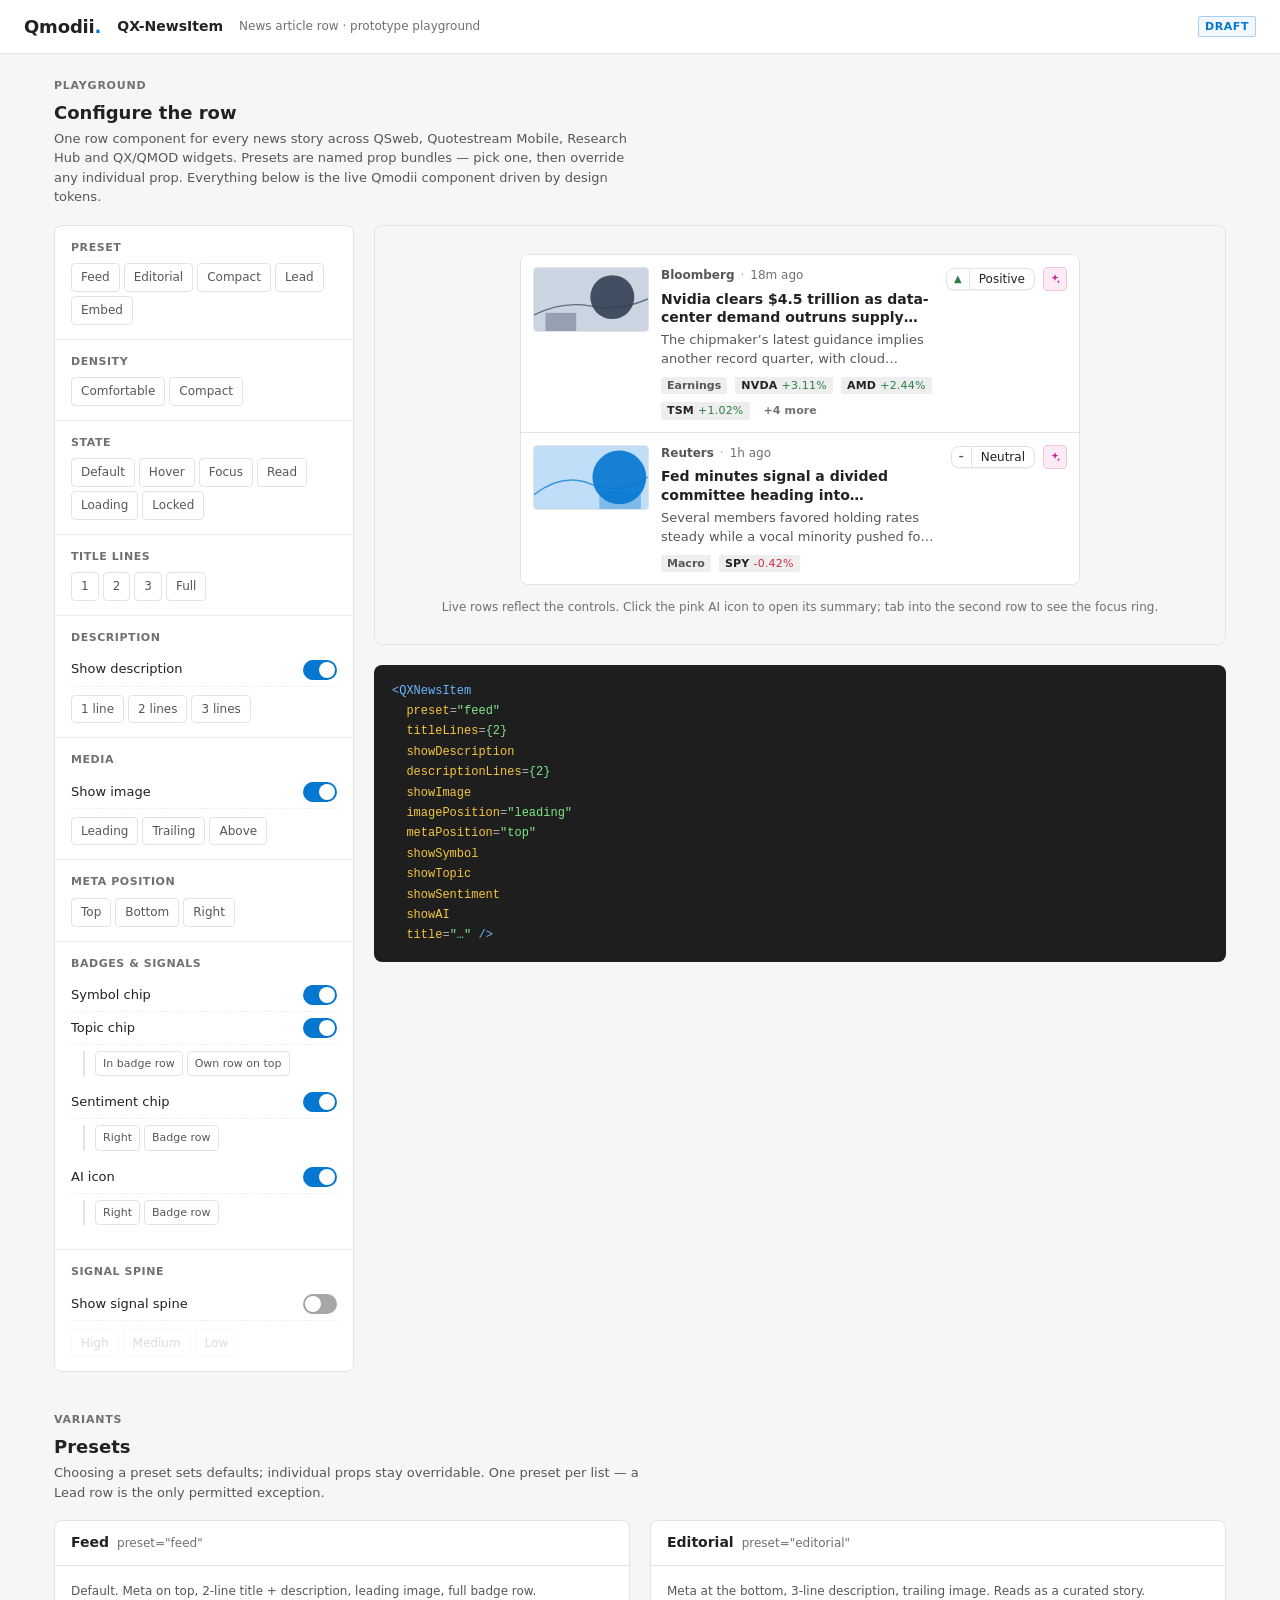
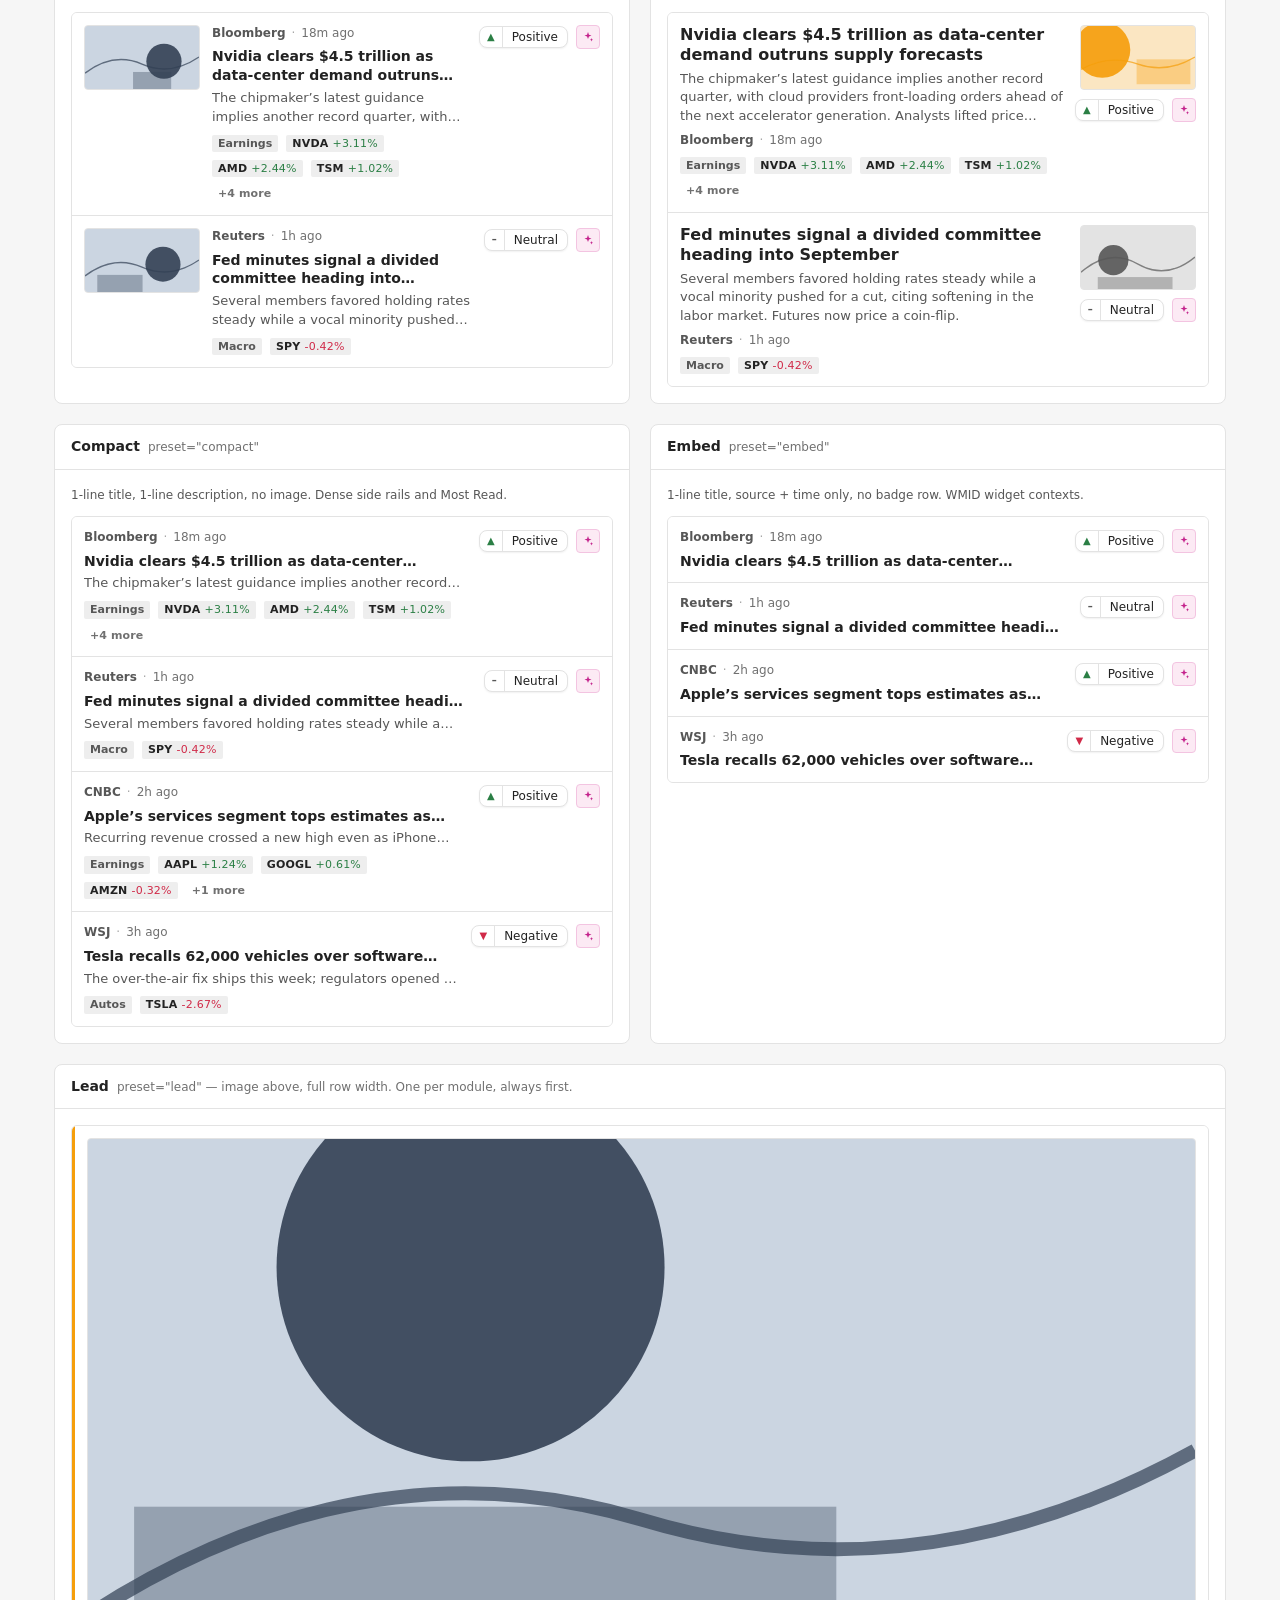
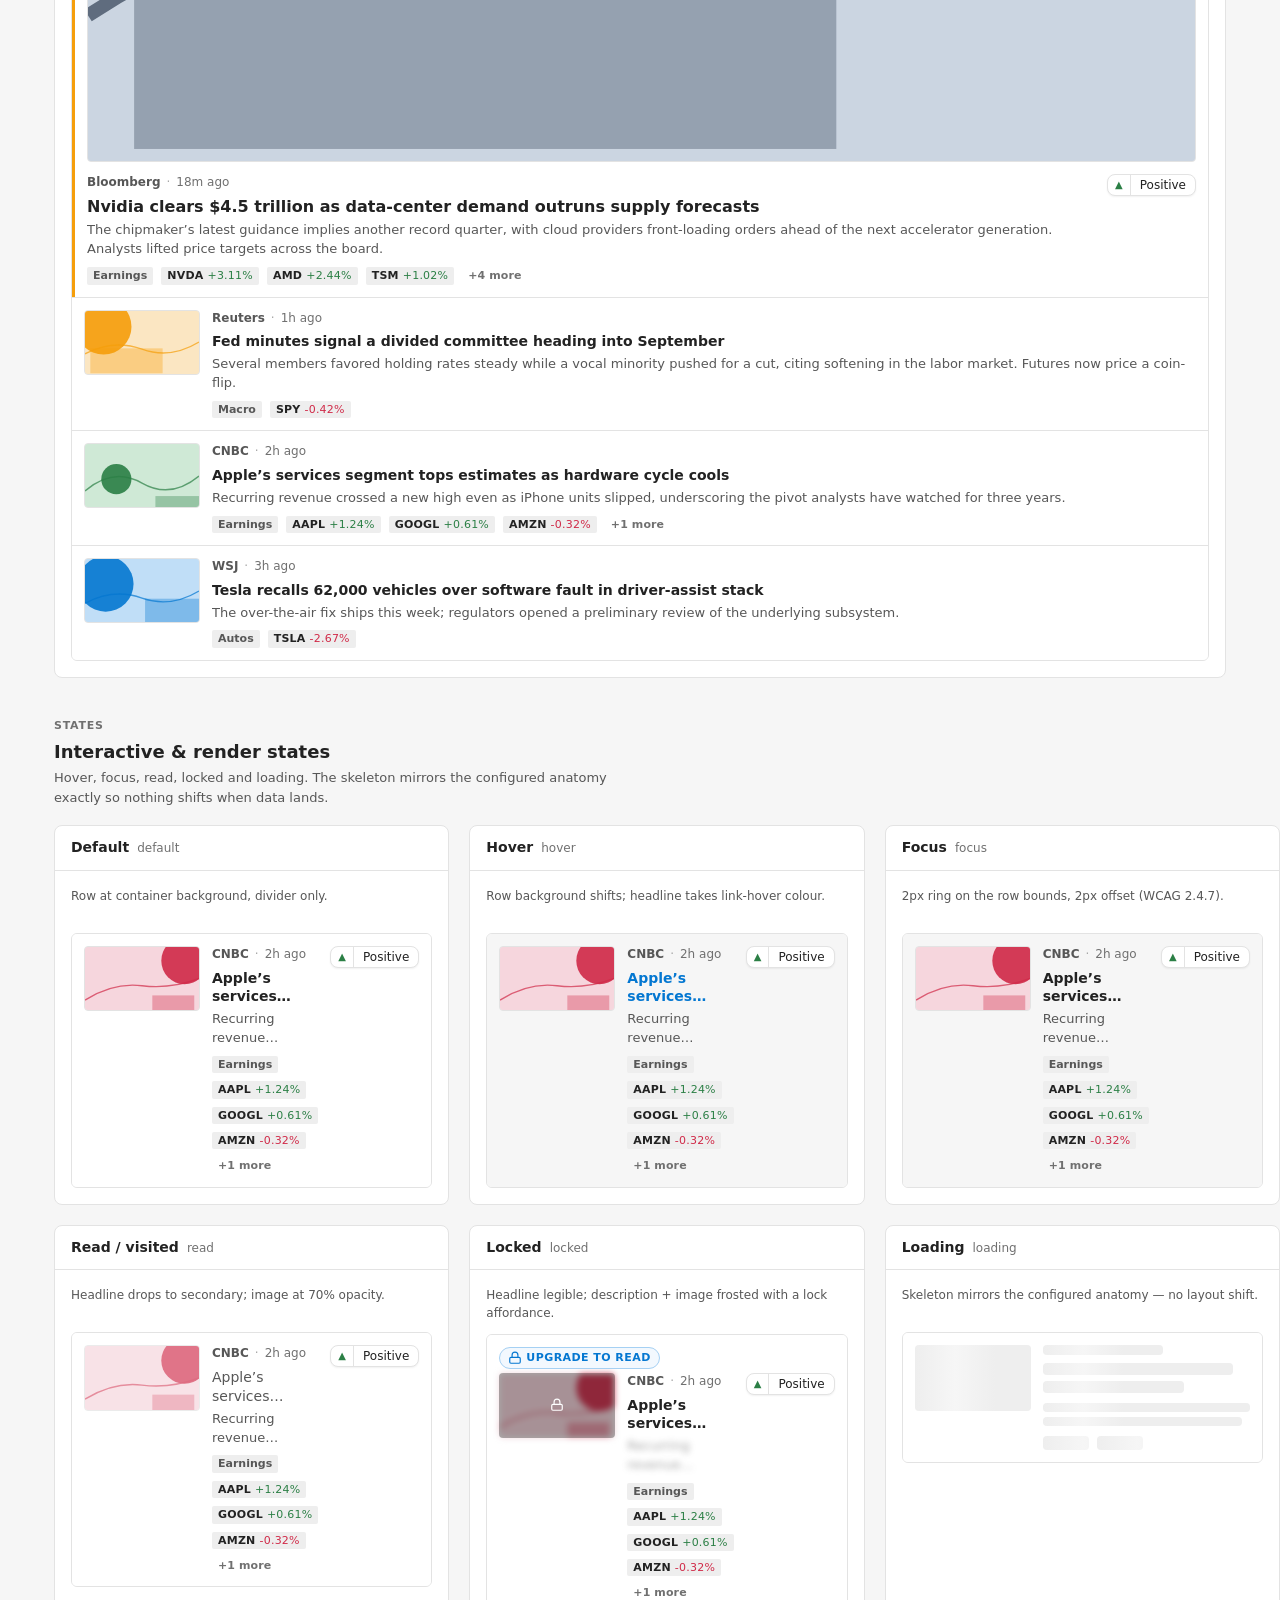
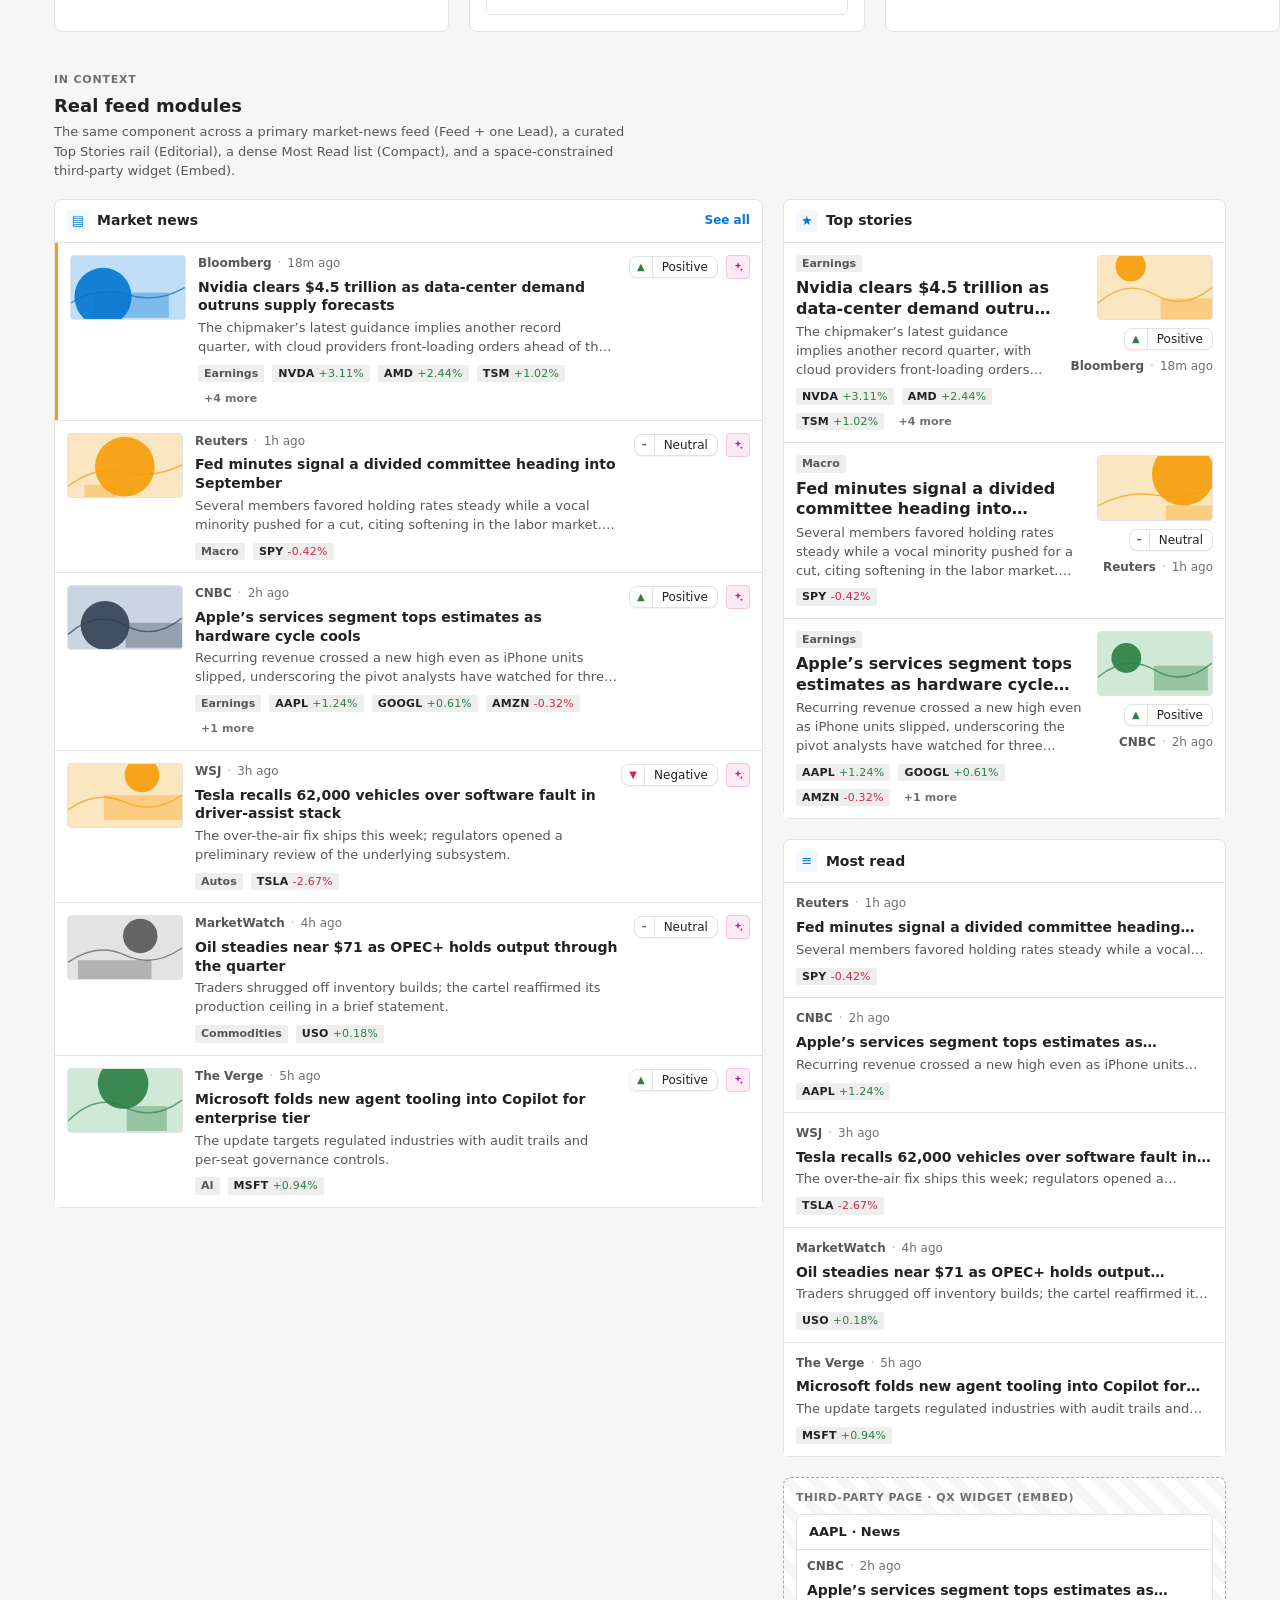
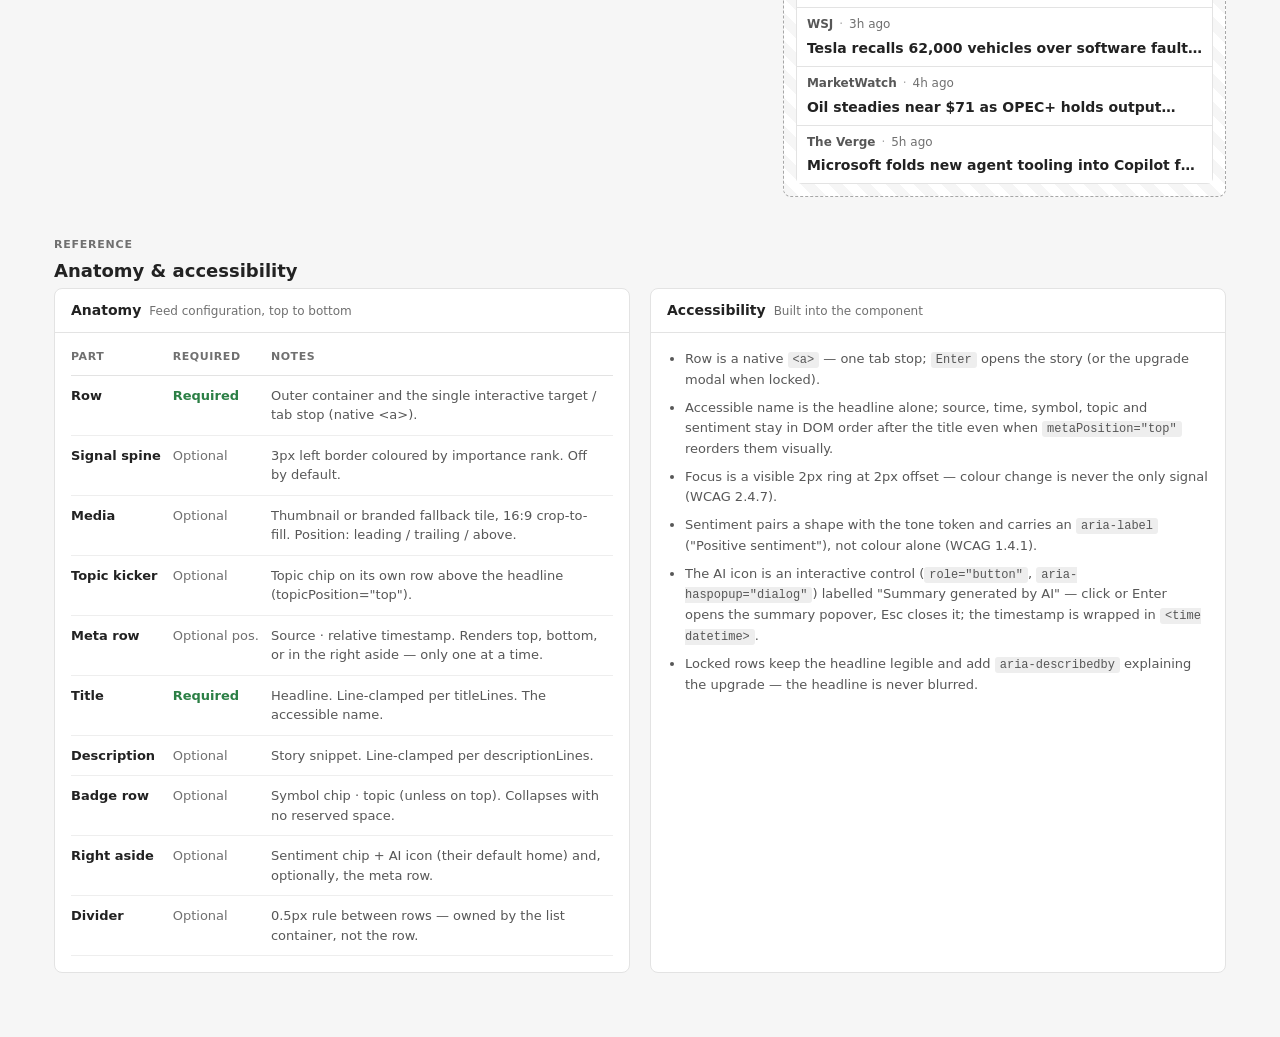
==== commit 85e0e817: "Symbol change on all chips, editorial signals under image, sentiment redesign - Symbol chips now sho" ====
--- a/index.html
+++ b/index.html
@@ -171,9 +171,9 @@
 
   /* ---- sample feed ---- */
   const STORIES = [
-    { title: 'Nvidia clears $4.5 trillion as data-center demand outruns supply forecasts', description: 'The chipmaker’s latest guidance implies another record quarter, with cloud providers front-loading orders ahead of the next accelerator generation. Analysts lifted price targets across the board.', source: 'Bloomberg', initials: 'BL', timestamp: '18m ago', datetime: '2026-08-14T13:42:00Z', symbol: 'NVDA', symbolChange: 3.11, symbols: ['NVDA','AMD','TSM','AVGO','MU','ASML','QCOM'], sentiment: 'positive', topic: 'Earnings' },
+    { title: 'Nvidia clears $4.5 trillion as data-center demand outruns supply forecasts', description: 'The chipmaker’s latest guidance implies another record quarter, with cloud providers front-loading orders ahead of the next accelerator generation. Analysts lifted price targets across the board.', source: 'Bloomberg', initials: 'BL', timestamp: '18m ago', datetime: '2026-08-14T13:42:00Z', symbol: 'NVDA', symbolChange: 3.11, symbols: [{symbol:'NVDA',change:3.11},{symbol:'AMD',change:2.44},{symbol:'TSM',change:1.02},{symbol:'AVGO',change:0.83},{symbol:'MU',change:-1.12},{symbol:'ASML',change:1.97},{symbol:'QCOM',change:0.55}], sentiment: 'positive', topic: 'Earnings' },
     { title: 'Fed minutes signal a divided committee heading into September', description: 'Several members favored holding rates steady while a vocal minority pushed for a cut, citing softening in the labor market. Futures now price a coin-flip.', source: 'Reuters', initials: 'RE', timestamp: '1h ago', datetime: '2026-08-14T12:55:00Z', symbol: 'SPY', symbolChange: -0.42, sentiment: 'neutral', topic: 'Macro' },
-    { title: 'Apple’s services segment tops estimates as hardware cycle cools', description: 'Recurring revenue crossed a new high even as iPhone units slipped, underscoring the pivot analysts have watched for three years.', source: 'CNBC', initials: 'CN', timestamp: '2h ago', datetime: '2026-08-14T11:40:00Z', symbol: 'AAPL', symbolChange: 1.24, symbols: ['AAPL','GOOGL','AMZN','META'], sentiment: 'positive', topic: 'Earnings' },
+    { title: 'Apple’s services segment tops estimates as hardware cycle cools', description: 'Recurring revenue crossed a new high even as iPhone units slipped, underscoring the pivot analysts have watched for three years.', source: 'CNBC', initials: 'CN', timestamp: '2h ago', datetime: '2026-08-14T11:40:00Z', symbol: 'AAPL', symbolChange: 1.24, symbols: [{symbol:'AAPL',change:1.24},{symbol:'GOOGL',change:0.61},{symbol:'AMZN',change:-0.32},{symbol:'META',change:1.83}], sentiment: 'positive', topic: 'Earnings' },
     { title: 'Tesla recalls 62,000 vehicles over software fault in driver-assist stack', description: 'The over-the-air fix ships this week; regulators opened a preliminary review of the underlying subsystem.', source: 'WSJ', initials: 'WS', timestamp: '3h ago', datetime: '2026-08-14T10:30:00Z', symbol: 'TSLA', symbolChange: -2.67, sentiment: 'negative', topic: 'Autos' },
     { title: 'Oil steadies near $71 as OPEC+ holds output through the quarter', description: 'Traders shrugged off inventory builds; the cartel reaffirmed its production ceiling in a brief statement.', source: 'MarketWatch', initials: 'MW', timestamp: '4h ago', datetime: '2026-08-14T09:15:00Z', symbol: 'USO', symbolChange: 0.18, sentiment: 'neutral', topic: 'Commodities' },
     { title: 'Microsoft folds new agent tooling into Copilot for enterprise tier', description: 'The update targets regulated industries with audit trails and per-seat governance controls.', source: 'The Verge', initials: 'TV', timestamp: '5h ago', datetime: '2026-08-14T08:05:00Z', symbol: 'MSFT', symbolChange: 0.94, sentiment: 'positive', topic: 'AI' },
--- a/components/data/qxnewsitem.css
+++ b/components/data/qxnewsitem.css
@@ -57,15 +57,19 @@
 .qx-newsitem[data-signal='medium']::before { background: var(--qx-primary, #0477D1); }
 .qx-newsitem[data-signal='low']::before    { background: var(--qx-surface-300, #C7C7C7); }
 
-/* ---- Inner layout: media + body ------------------------------------- */
+/* ---- Inner layout: media / main / aside ----------------------------- */
+/* The row lays out a main text column, an optional right-hand aside (sentiment
+   chip, AI icon, optional meta), and media. On a trailing image the aside
+   stacks *under* the image in a shared right column (.qx-ni-rightcol); leading
+   keeps the aside on the far right; above stacks the image over a main+aside
+   row (.qx-ni-mainrow). */
 .qx-ni-inner { display: flex; gap: var(--qx-space-md, 12px); align-items: flex-start; }
 .qx-newsitem[data-density='compact'] .qx-ni-inner { gap: var(--qx-space-sm, 8px); }
 .qx-newsitem[data-image-pos='above'] .qx-ni-inner { flex-direction: column; }
-/* Body splits into a main text column and an optional right-hand aside that
-   holds the sentiment chip, AI icon, and (optionally) the meta row. */
-.qx-ni-body { flex: 1 1 auto; min-width: 0; display: flex; flex-direction: row; gap: var(--qx-space-md, 12px); align-items: stretch; }
 .qx-ni-main { flex: 1 1 auto; min-width: 0; display: flex; flex-direction: column; gap: var(--qx-space-xs, 4px); }
-.qx-ni-aside { flex: 0 0 auto; display: flex; flex-direction: column; align-items: flex-end; justify-content: space-between; gap: var(--qx-space-sm, 8px); }
+.qx-ni-mainrow { flex: 1 1 auto; min-width: 0; display: flex; gap: var(--qx-space-md, 12px); align-items: flex-start; }
+.qx-ni-aside { flex: 0 0 auto; display: flex; flex-direction: column; align-items: flex-end; gap: var(--qx-space-sm, 8px); }
+.qx-ni-rightcol { flex: 0 0 auto; display: flex; flex-direction: column; align-items: flex-end; gap: var(--qx-space-sm, 8px); }
 .qx-ni-signal-cluster { display: flex; align-items: center; gap: var(--qx-gap-md, 8px); }
 /* Meta parked in the aside is right-aligned and drops the main-column ordering. */
 .qx-ni-aside .qx-ni-meta { order: 0; margin: 0; text-align: right; justify-content: flex-end; }
@@ -147,18 +151,22 @@
   font-size: var(--qx-text-xs, 11px); font-weight: 600;
 }
 
-/* Sentiment reads as a labelled chip — shape + word + semantic tone token,
-   never colour alone (WCAG 1.4.1). */
+/* Sentiment chip — a light rounded pill: coloured direction glyph, a hairline
+   divider, then the word in neutral text. Shape + word + tone (never colour
+   alone, WCAG 1.4.1). */
 .qx-ni-sentiment {
-  display: inline-flex; align-items: center; gap: 4px; white-space: nowrap;
-  padding: 2px 8px; border-radius: 2px; border: 1px solid transparent;
-  font-size: var(--qx-text-xs, 11px); font-weight: 600; line-height: 1.4;
-}
-.qx-ni-sentiment .qx-ni-sentiment-glyph { font-size: 9px; line-height: 1; }
-.qx-ni-sentiment.qx-ni-pos { color: var(--qx-market-up, #2B7F45); background: var(--qx-market-up-subtle, #E4F2E9); border-color: var(--qx-market-up-fill, #5DB678); }
-.qx-ni-sentiment.qx-ni-neg { color: var(--qx-market-down, #D02A48); background: var(--qx-market-down-subtle, #FBE3E8); border-color: var(--qx-market-down-fill, #E04E6E); }
-.qx-ni-sentiment.qx-ni-neu { color: var(--qx-text-secondary, #575757); background: var(--qx-surface-100, #EDEDED); border-color: var(--qx-surface-300, #C7C7C7); }
-.qx-ni-sentiment.qx-ni-neu .qx-ni-sentiment-glyph { color: var(--qx-market-hold, #F5C63F); }
+  display: inline-flex; align-items: stretch; white-space: nowrap;
+  background: var(--qx-surface-0, #fff);
+  border: 1px solid var(--qx-surface-200, #E3E3E3);
+  border-radius: 8px; overflow: hidden;
+  box-shadow: var(--qx-shadow-xs, 0 1px 2px rgba(0,0,0,.06));
+  font-size: var(--qx-text-sm, 12px); font-weight: 500; line-height: 1;
+}
+.qx-ni-sentiment-glyph { display: inline-flex; align-items: center; padding: 4px 7px; font-size: 10px; }
+.qx-ni-sentiment-label { display: inline-flex; align-items: center; padding: 4px 9px; border-left: 1px solid var(--qx-surface-200, #E3E3E3); color: var(--qx-text-primary, #222222); }
+.qx-ni-sentiment.qx-ni-pos .qx-ni-sentiment-glyph { color: var(--qx-market-up, #2B7F45); }
+.qx-ni-sentiment.qx-ni-neg .qx-ni-sentiment-glyph { color: var(--qx-market-down, #D02A48); }
+.qx-ni-sentiment.qx-ni-neu .qx-ni-sentiment-glyph { color: var(--qx-text-secondary, #575757); font-weight: 700; }
 
 /* AI accent — pink, distinct from the blue brand so AI-generated content reads
    as its own thing. The Qmodii palette ships no pink, so these are defined here
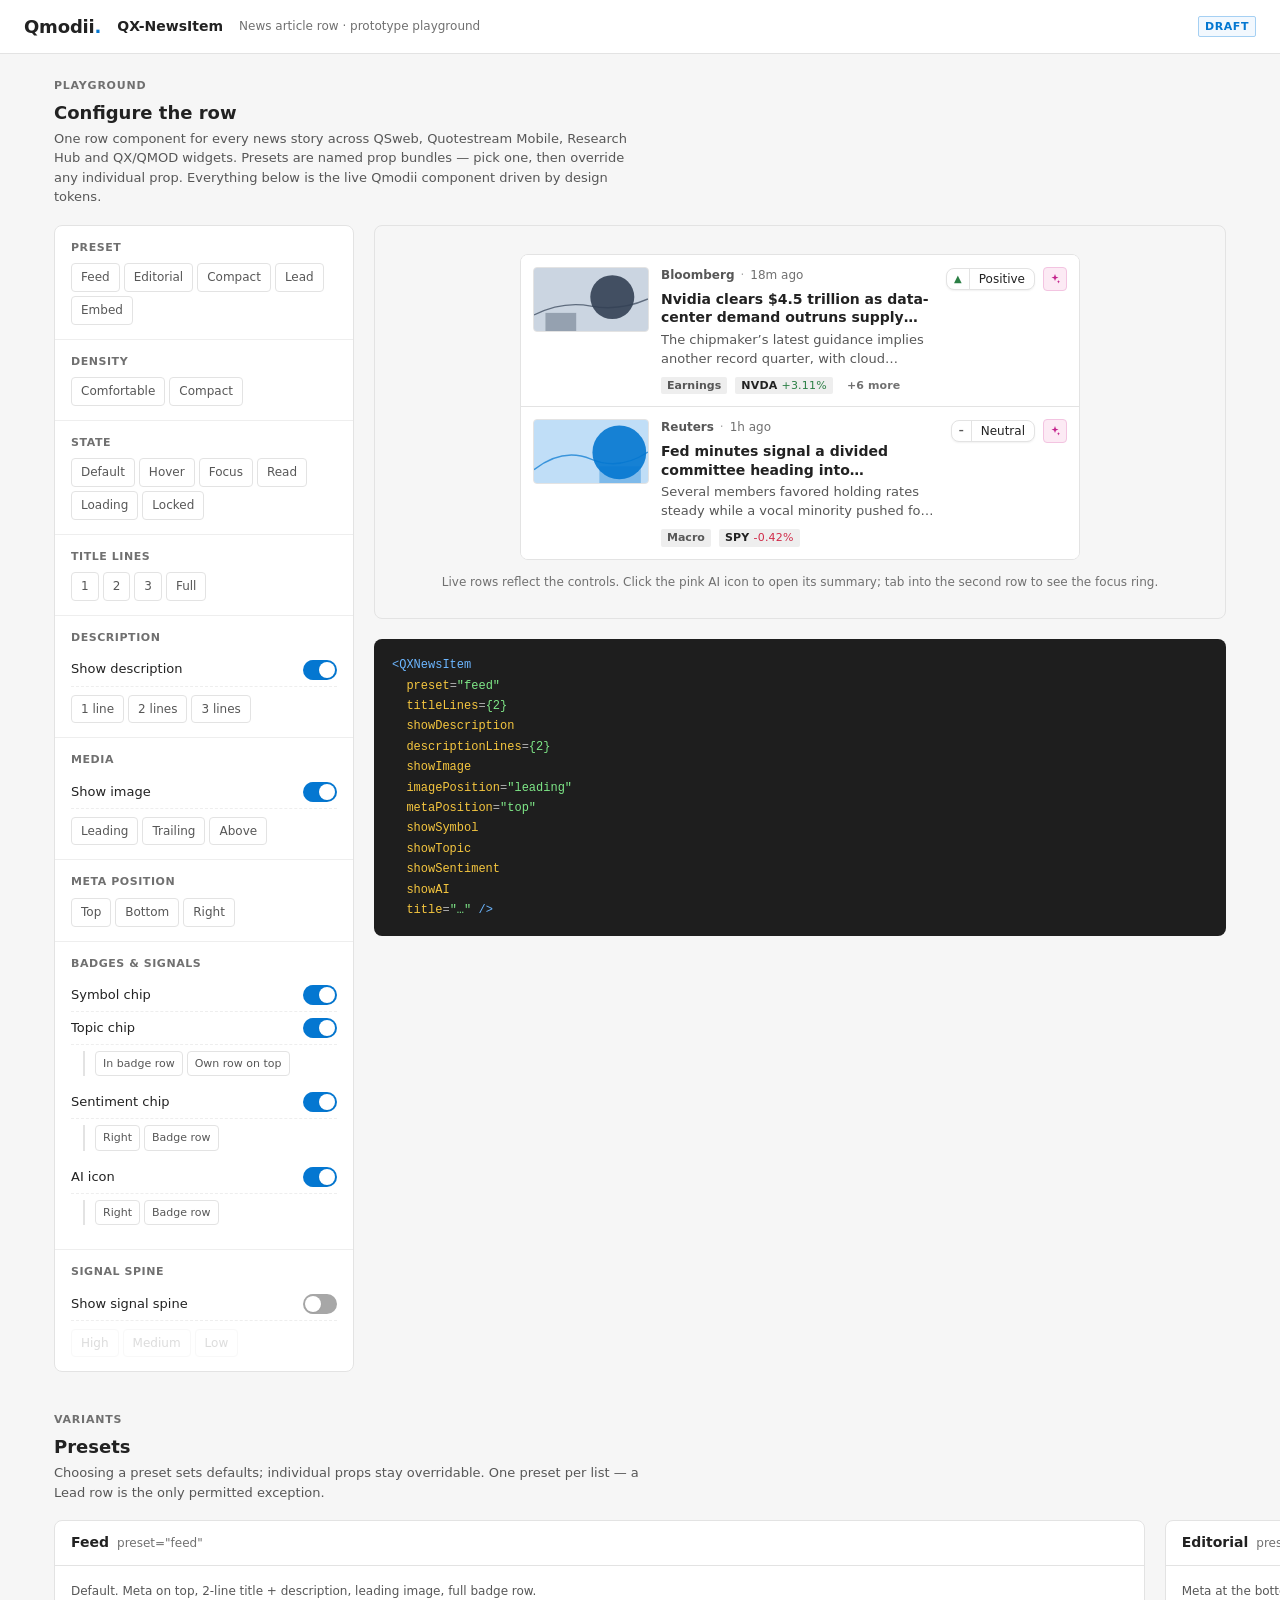
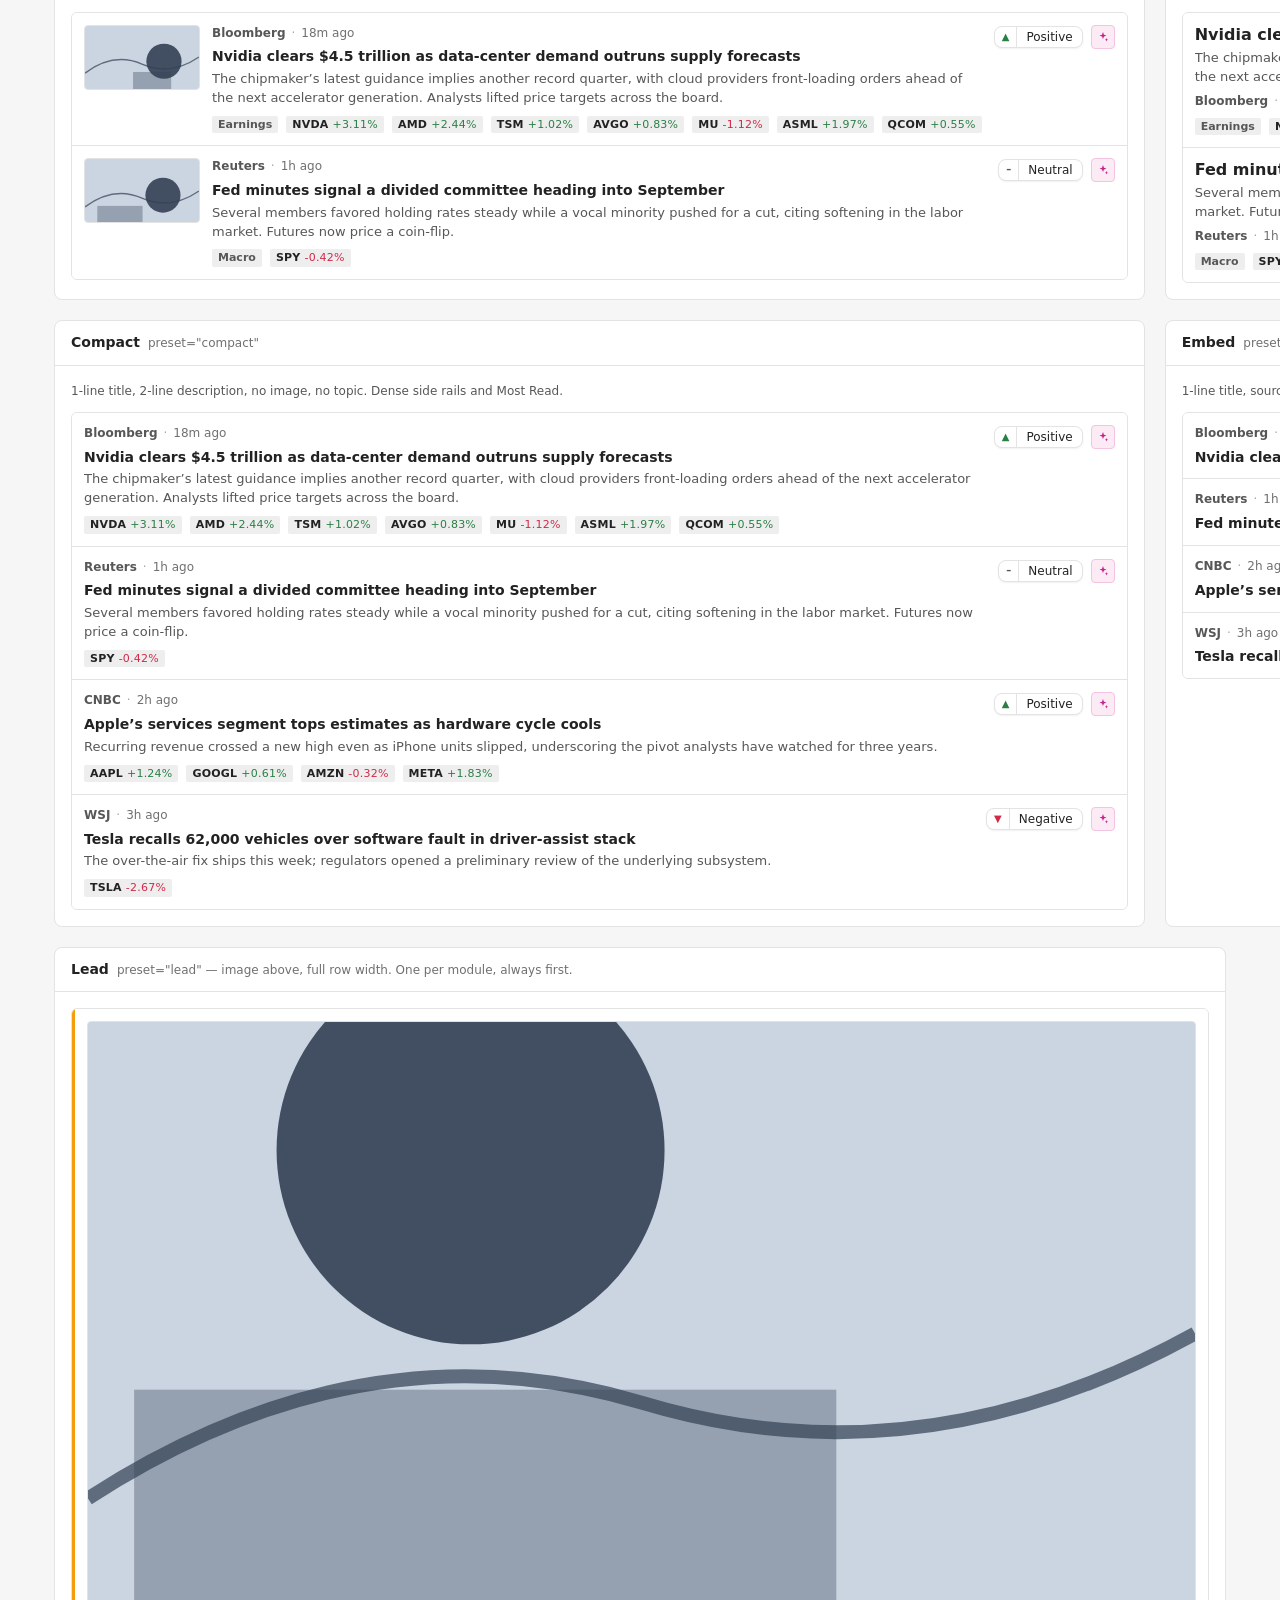
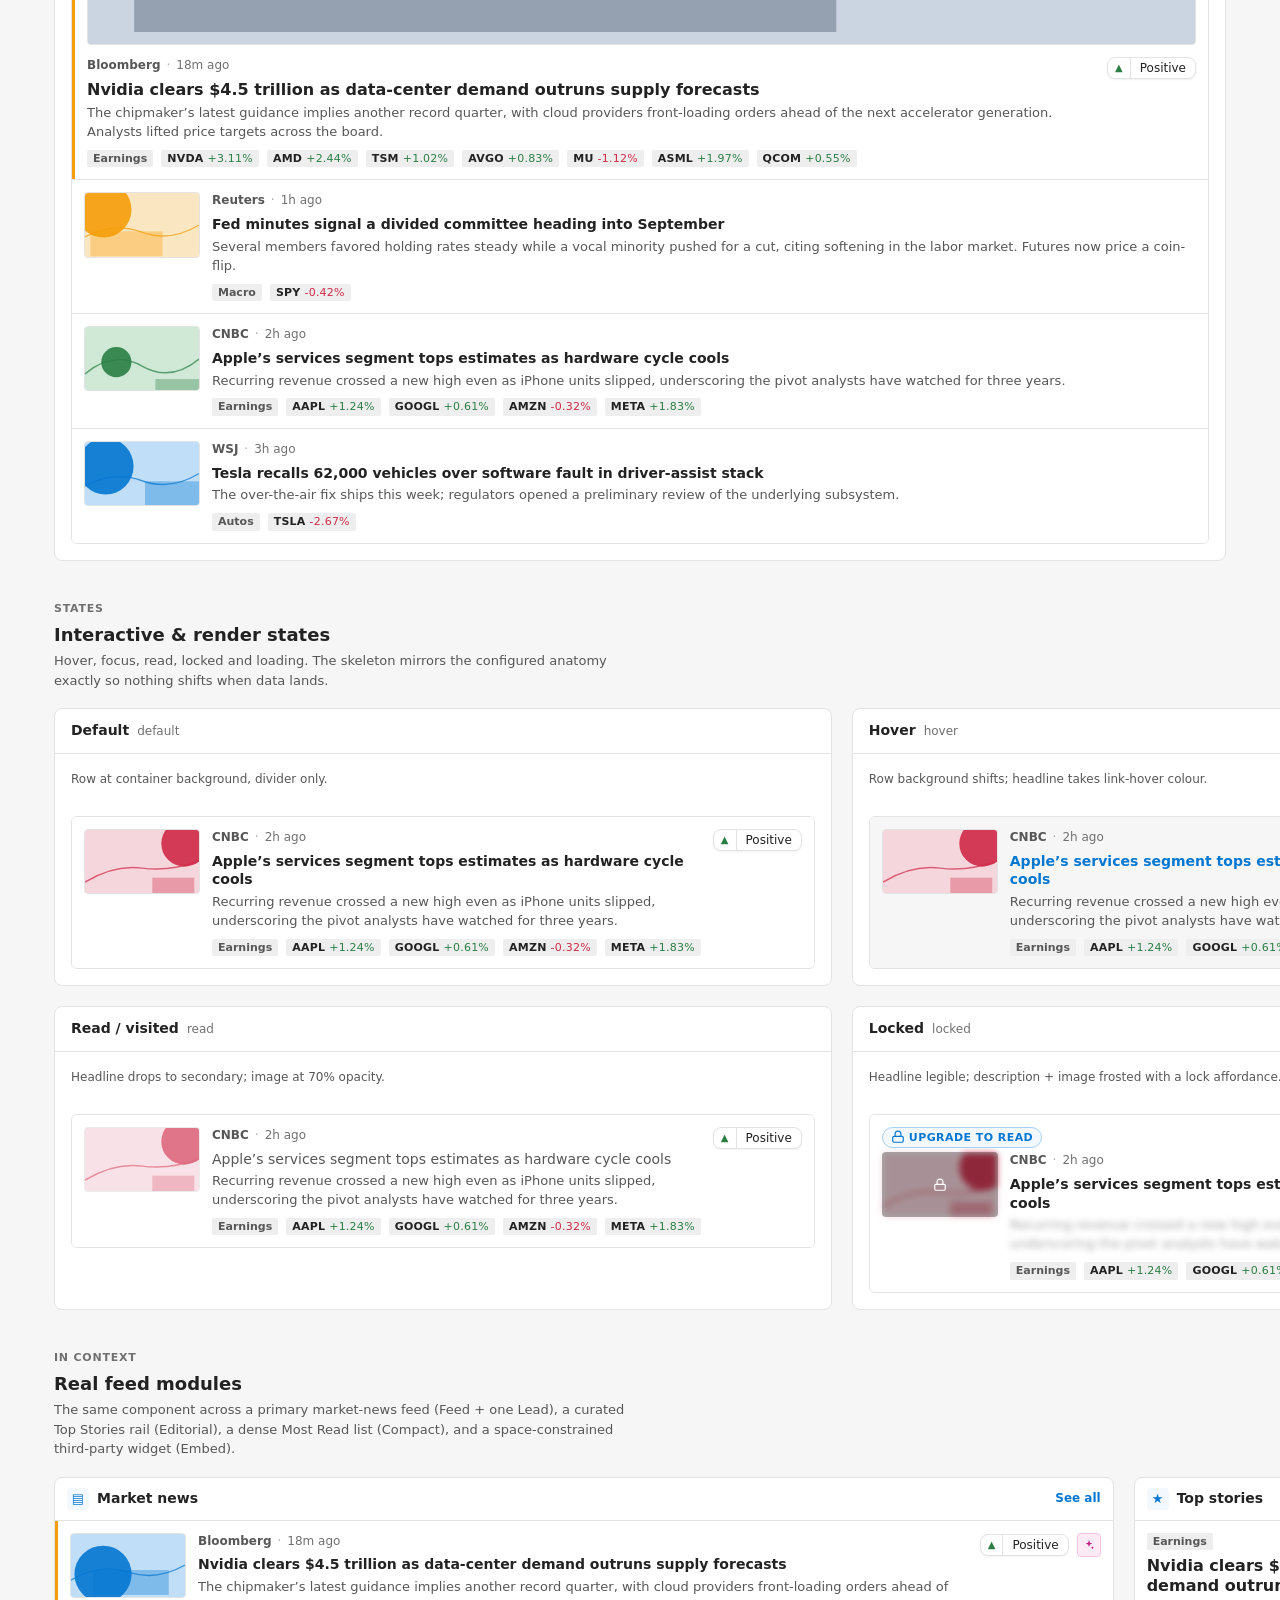
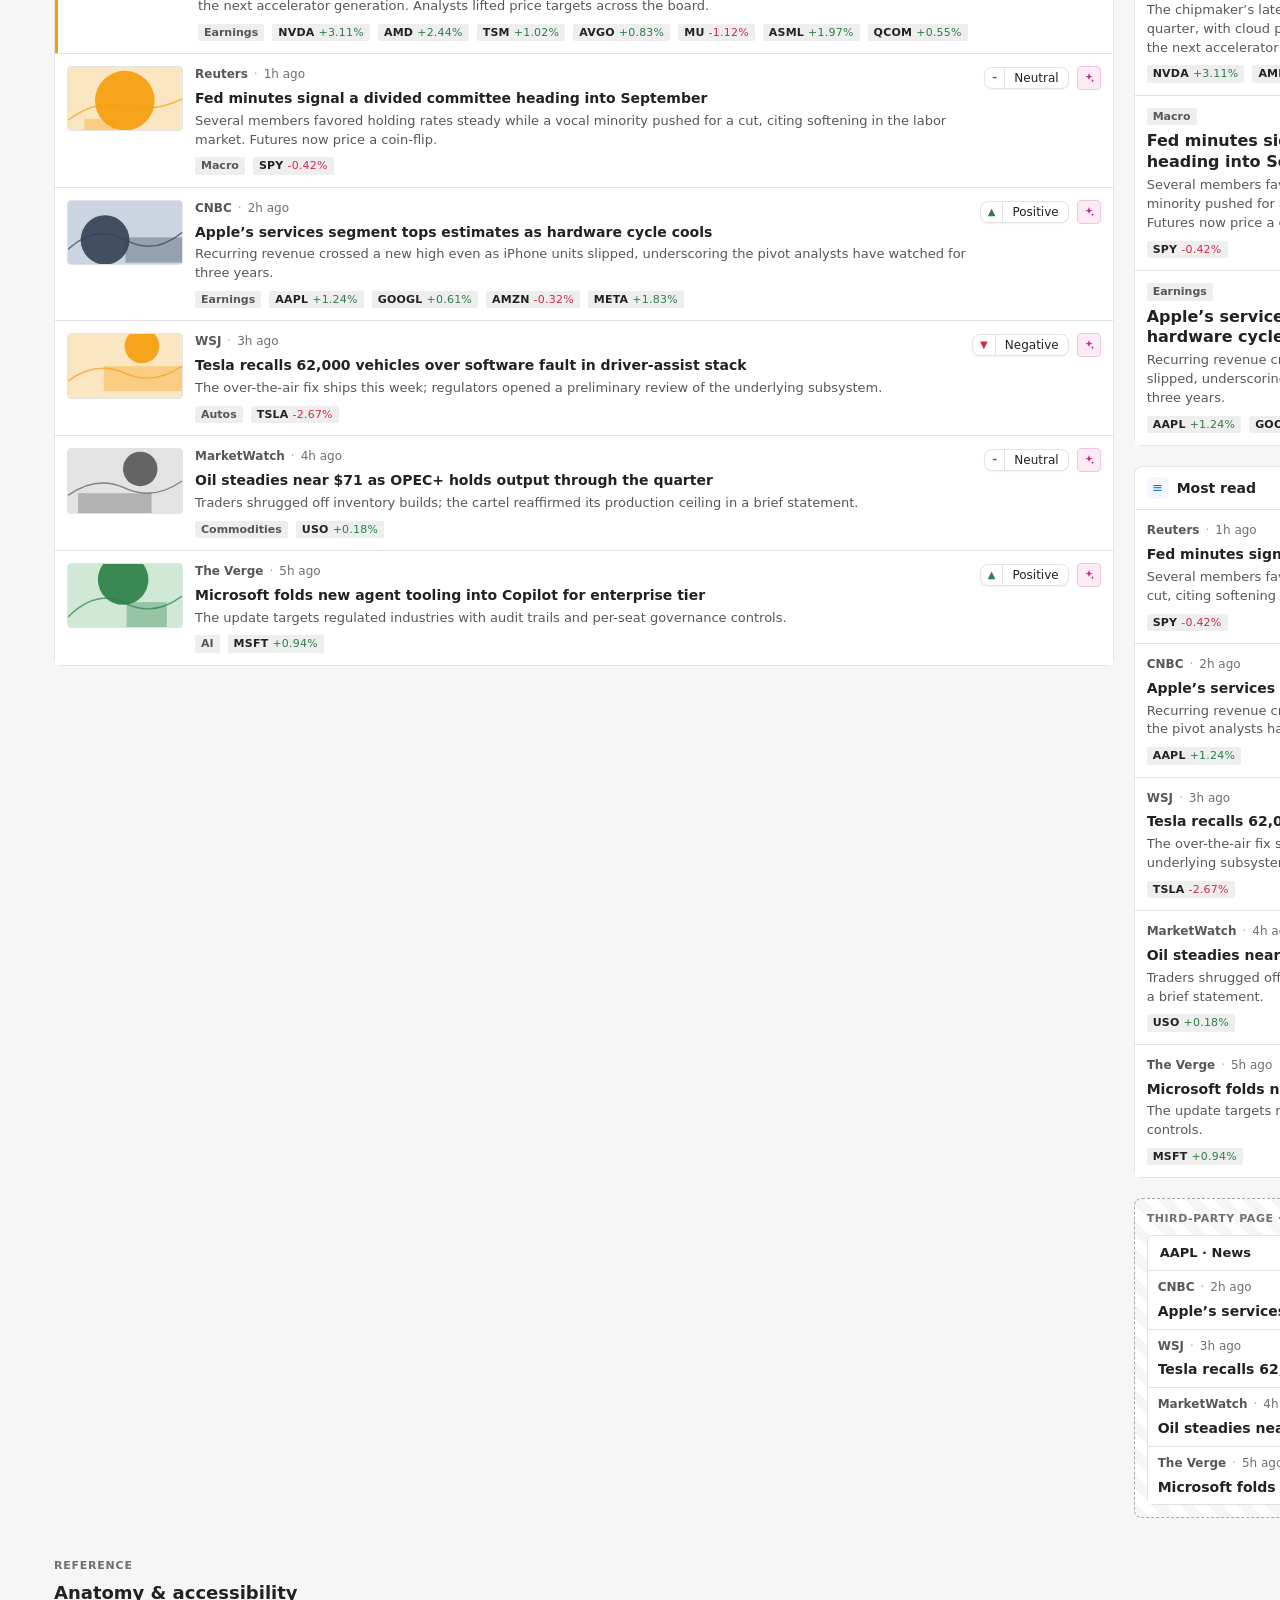
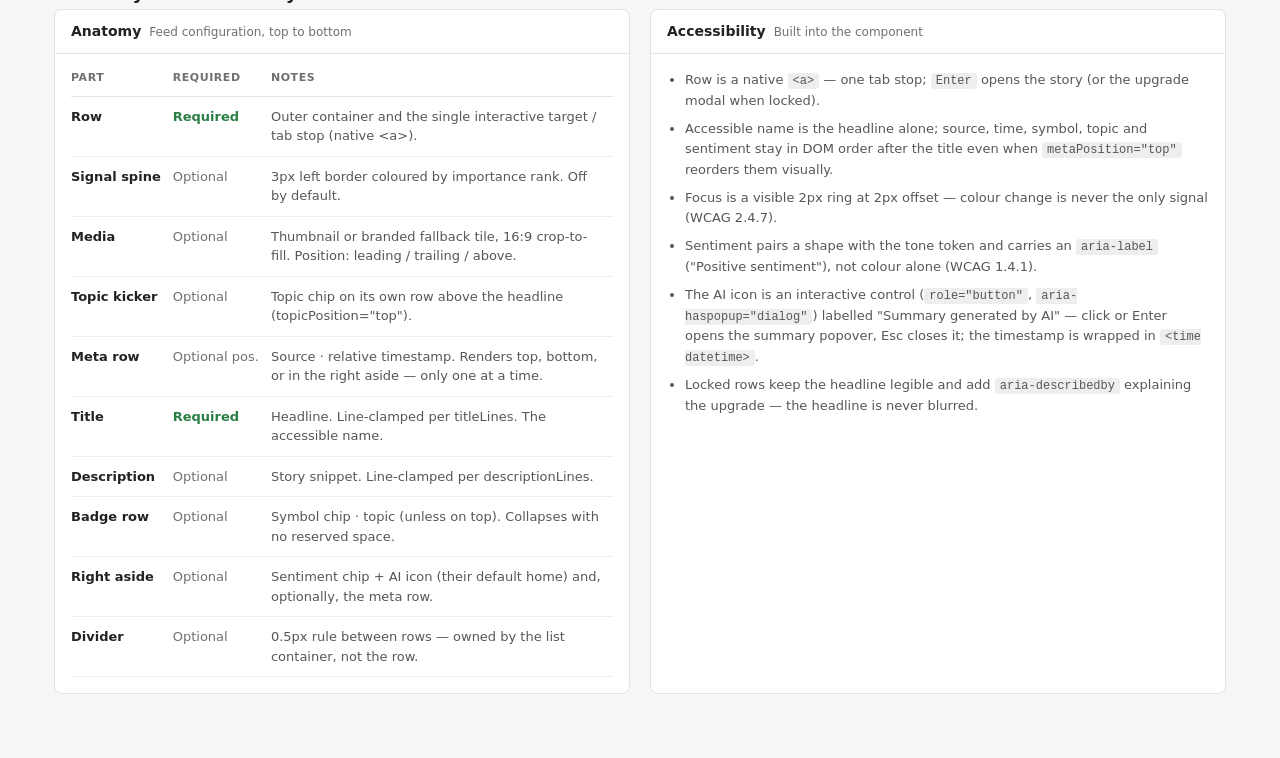
==== commit 90b6a32e: "Symbols never wrap (fit to "+N more"); compact 2-line desc, no topic - Symbol chips stay on one line" ====
--- a/index.html
+++ b/index.html
@@ -321,14 +321,14 @@
   }
   function presetList(preset, count, seed) {
     const list = el('div', { class: 'qx-news-list pg-inner-list' });
-    STORIES.slice(0, count).forEach((s, i) => list.appendChild(NI.render(Object.assign({ preset, showSymbol: true, showTopic: true, showSentiment: true, showAI: true }, storyProps(s, (seed || '') + i)))));
+    STORIES.slice(0, count).forEach((s, i) => list.appendChild(NI.render(Object.assign({ preset, showSymbol: true, showTopic: preset !== 'compact', showSentiment: true, showAI: true }, storyProps(s, (seed || '') + i)))));
     return list;
   }
   function presetGallery() {
     return el('div', { class: 'pg-grid-2' }, [
       galleryCard('Feed', 'feed', 'Default. Meta on top, 2-line title + description, leading image, full badge row.', presetList('feed', 2, 'f')),
       galleryCard('Editorial', 'editorial', 'Meta at the bottom, 3-line description, trailing image. Reads as a curated story.', presetList('editorial', 2, 'e')),
-      galleryCard('Compact', 'compact', '1-line title, 1-line description, no image. Dense side rails and Most Read.', presetList('compact', 4, 'c')),
+      galleryCard('Compact', 'compact', '1-line title, 2-line description, no image, no topic. Dense side rails and Most Read.', presetList('compact', 4, 'c')),
       galleryCard('Embed', 'embed', '1-line title, source + time only, no badge row. WMID widget contexts.', presetList('embed', 4, 'm')),
     ]);
   }
--- a/components/data/qxnewsitem.css
+++ b/components/data/qxnewsitem.css
@@ -124,7 +124,10 @@
 .qx-newsitem[data-desc-lines='3'] .qx-ni-desc { -webkit-line-clamp: 3; }
 
 /* ---- Badge row ------------------------------------------------------- */
-.qx-ni-badges { order: 5; display: flex; flex-wrap: wrap; align-items: center; gap: var(--qx-gap-md, 8px); margin-top: var(--qx-space-xs, 4px); }
+/* Single line — symbol chips never wrap; overflow folds into "+N more"
+   (see fitSymbols in the component). */
+.qx-ni-badges { order: 5; display: flex; flex-wrap: nowrap; align-items: center; gap: var(--qx-gap-md, 8px); margin-top: var(--qx-space-xs, 4px); overflow: hidden; }
+.qx-ni-symbol, .qx-ni-topic, .qx-ni-symbol-more { flex: 0 0 auto; }
 
 .qx-ni-symbol {
   display: inline-flex; align-items: center; gap: 4px;
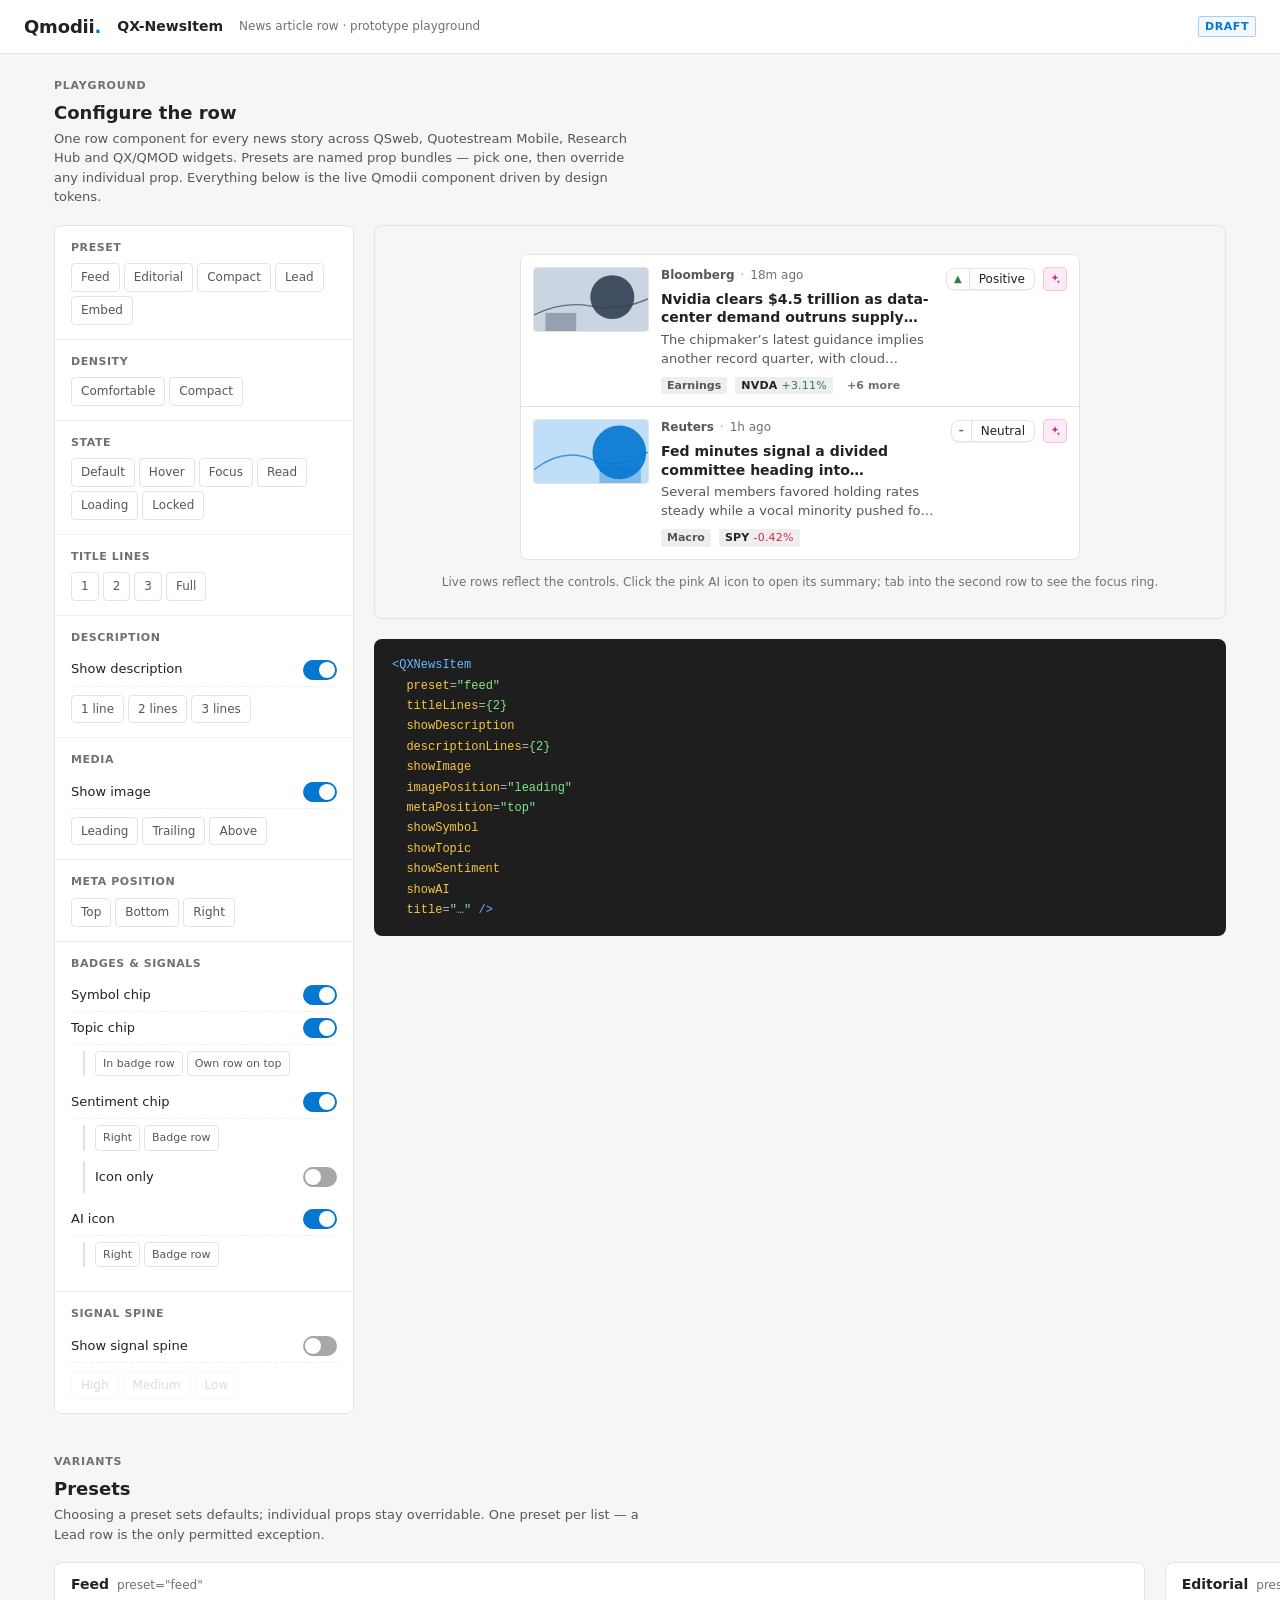
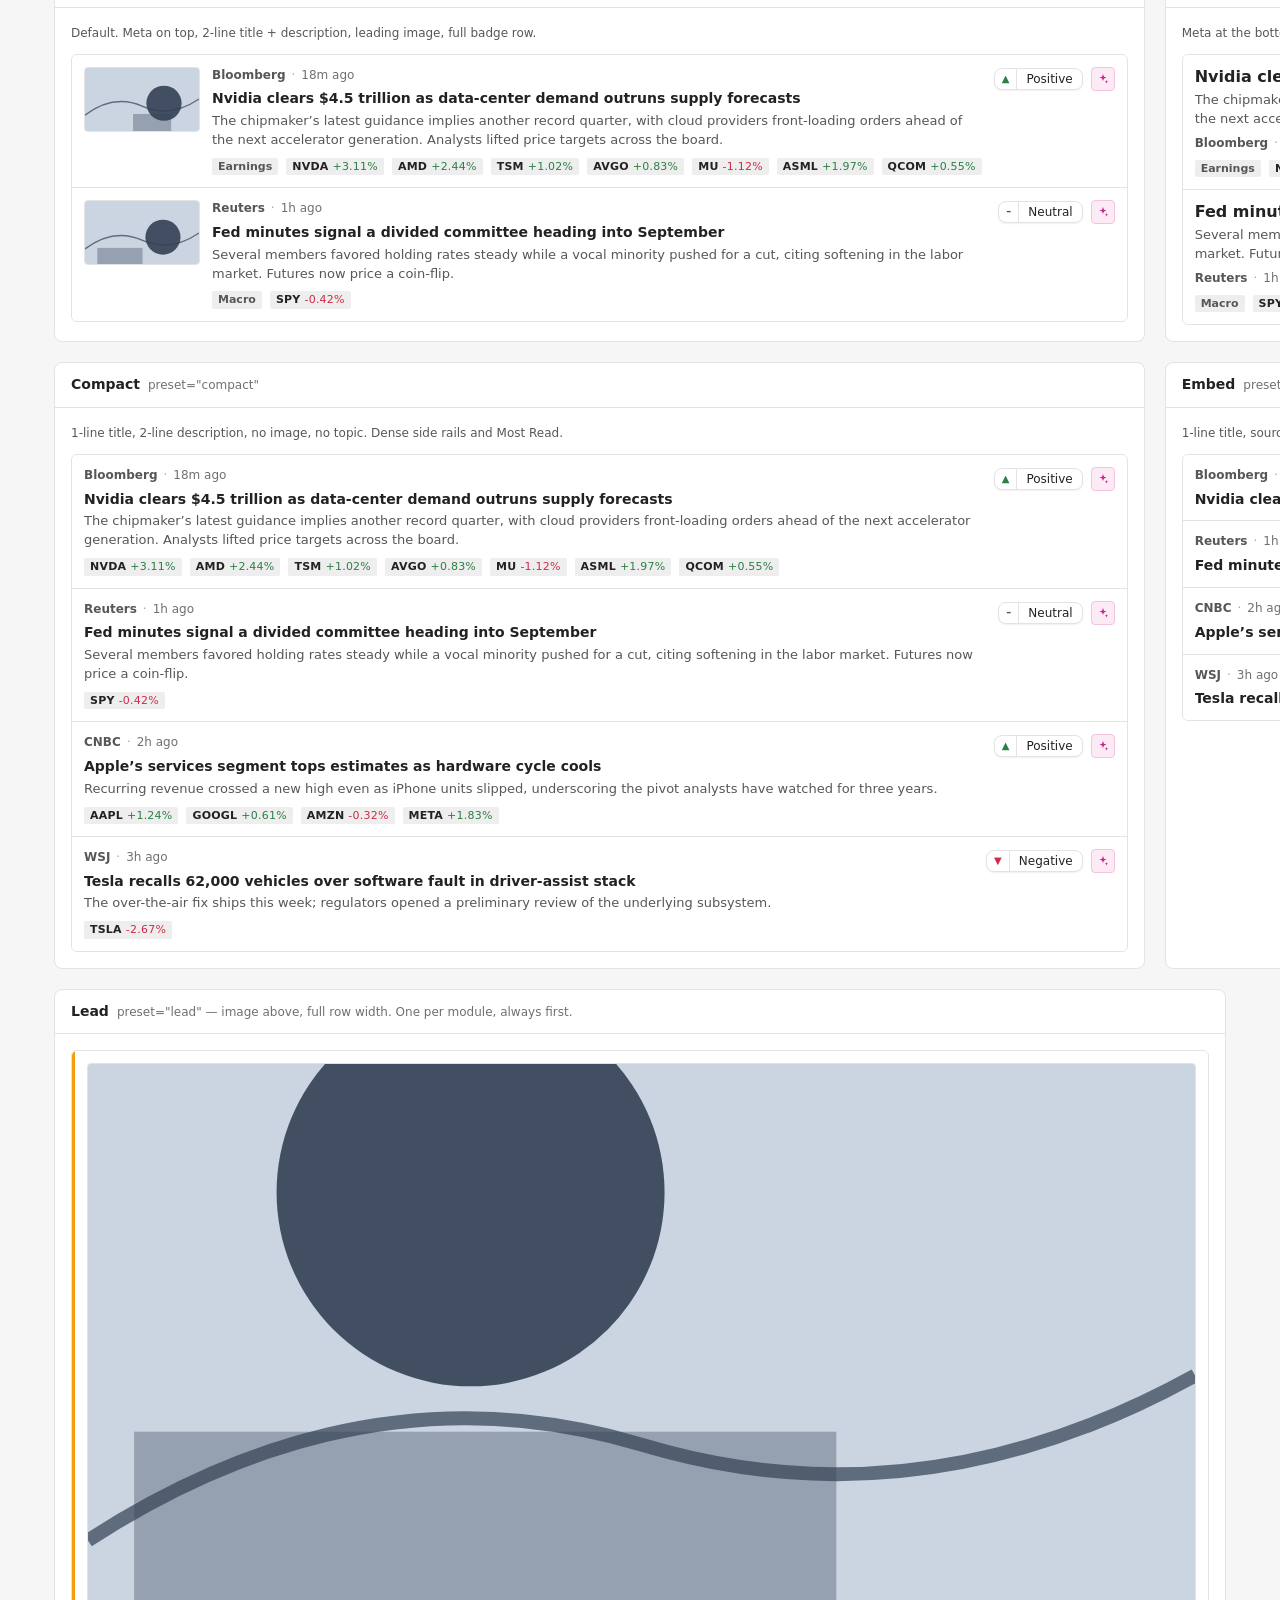
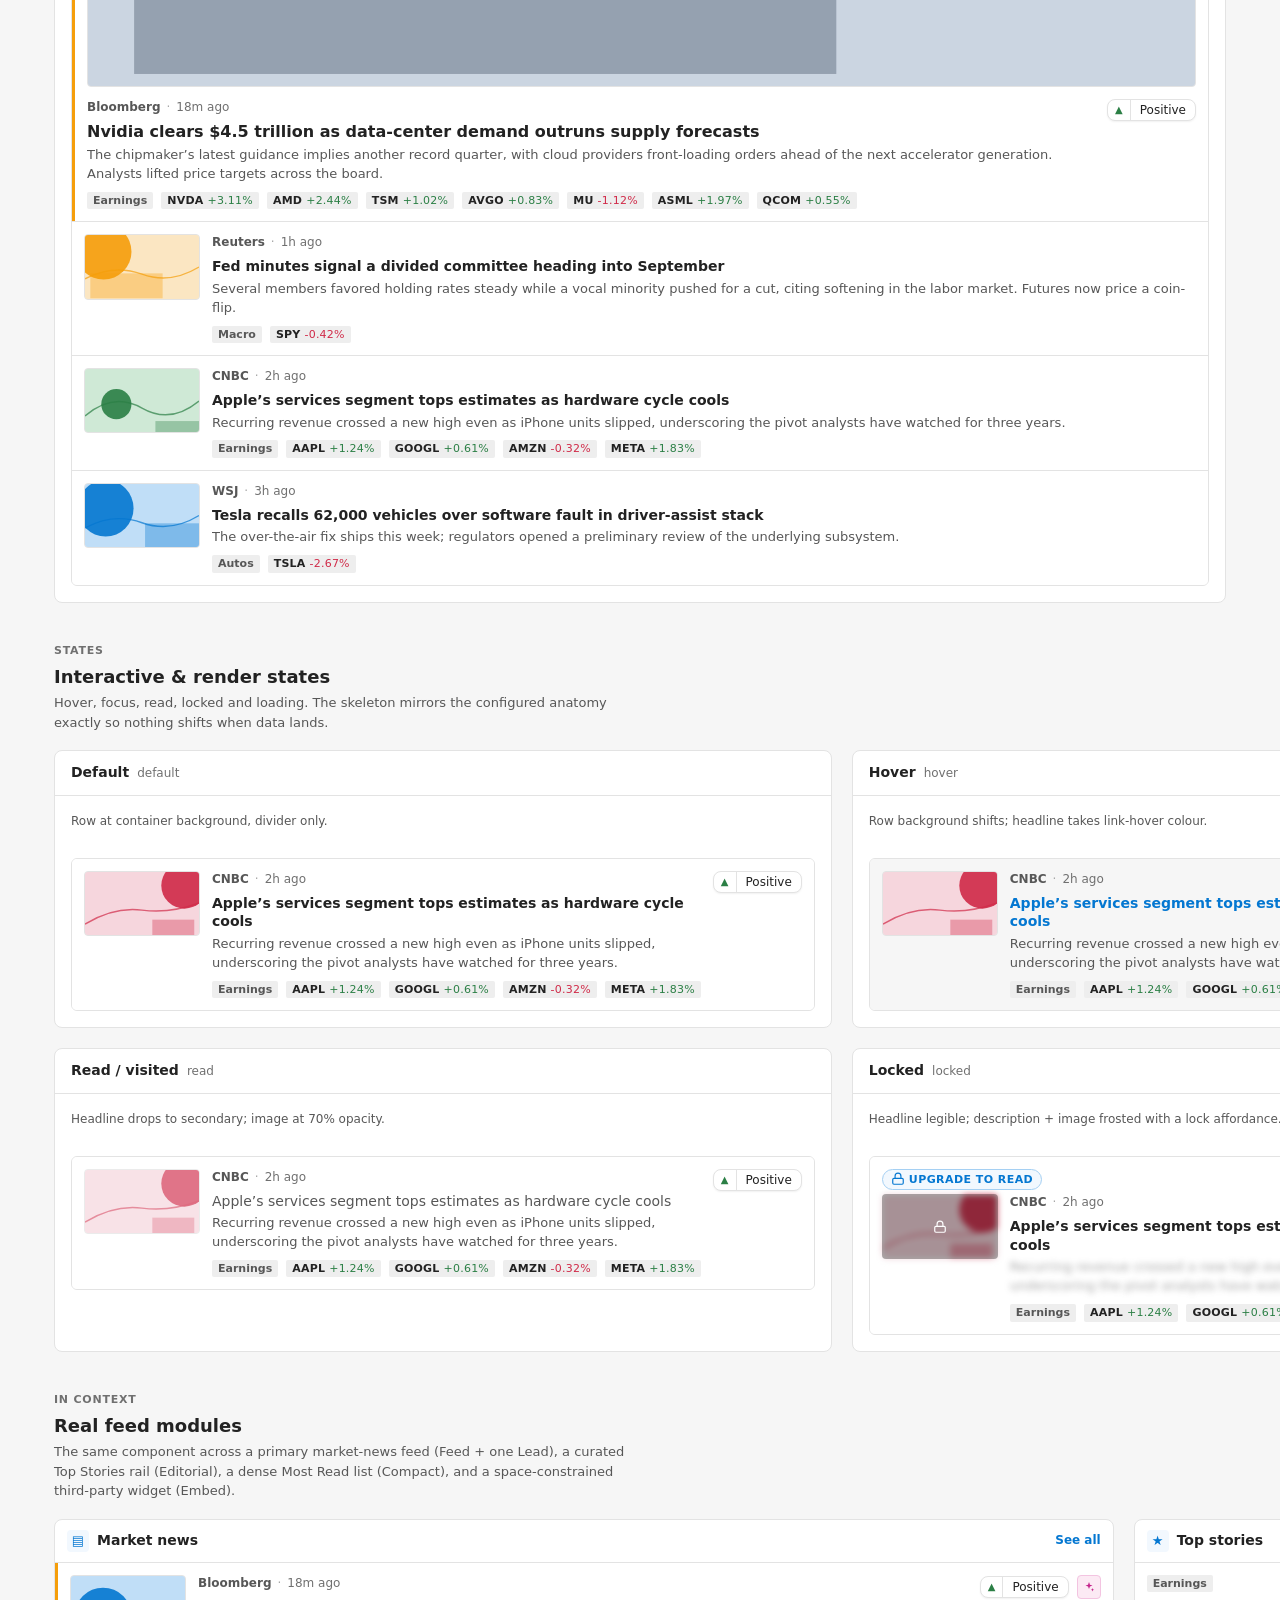
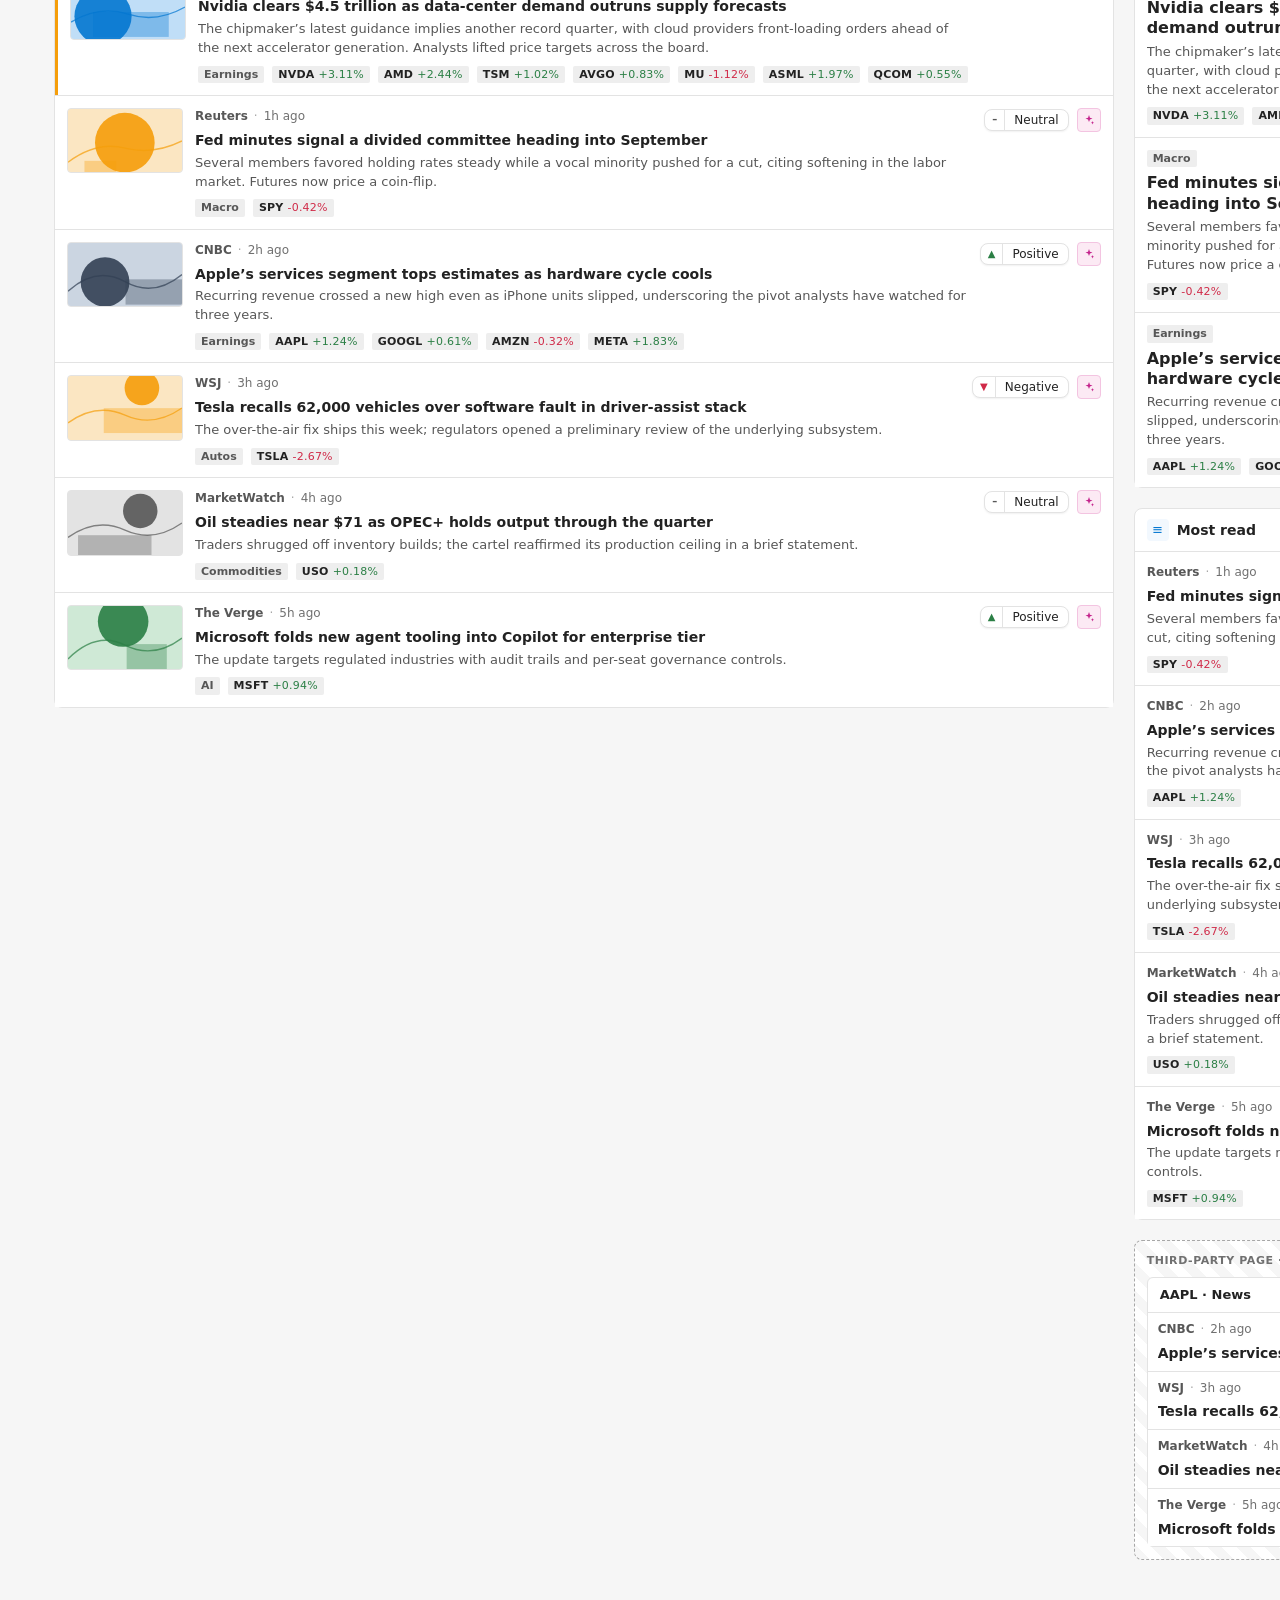
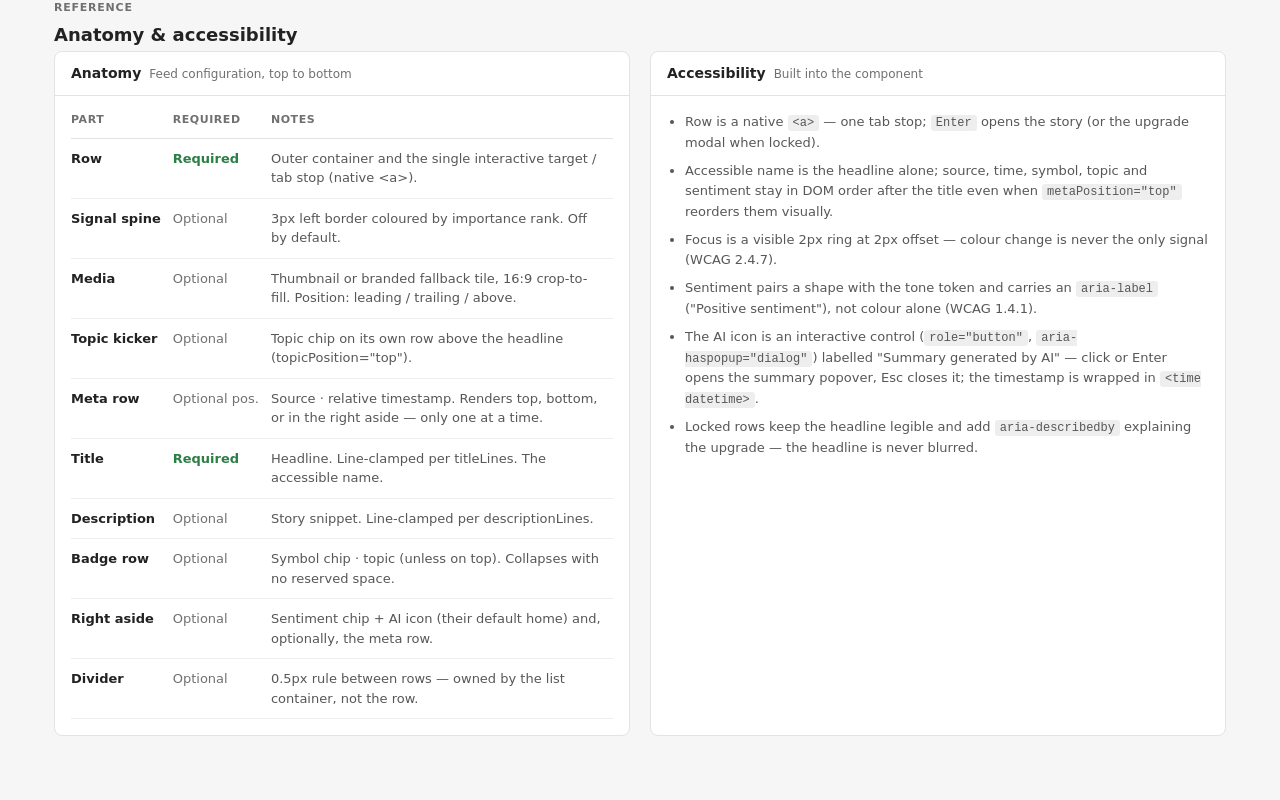
==== commit a4b60268: "Add sentimentIconOnly prop (glyph-only sentiment chip) New boolean prop renders the sentiment chip a" ====
--- a/index.html
+++ b/index.html
@@ -220,6 +220,7 @@
     if (cfg.showTopic && cfg.topicPosition !== 'badge') add('topicPosition', cfg.topicPosition, true);
     add('showSentiment', cfg.showSentiment);
     if (cfg.showSentiment && cfg.sentimentPosition !== 'right') add('sentimentPosition', cfg.sentimentPosition, true);
+    if (cfg.showSentiment && cfg.sentimentIconOnly) add('sentimentIconOnly', true);
     add('showAI', cfg.showAI);
     if (cfg.showAI && cfg.aiPosition !== 'right') add('aiPosition', cfg.aiPosition, true);
     add('showSignalSpine', cfg.showSignalSpine);
@@ -244,7 +245,7 @@
 
   /* ---- playground ---- */
   function playground() {
-    let cfg = { preset: 'feed', density: 'comfortable', state: 'default', titleLines: 2, showDescription: true, descriptionLines: 2, showImage: true, imagePosition: 'leading', metaPosition: 'top', showSymbol: true, showSentiment: true, showAI: true, showTopic: true, topicPosition: 'badge', sentimentPosition: 'right', aiPosition: 'right', showSignalSpine: false, signalLevel: 'high' };
+    let cfg = { preset: 'feed', density: 'comfortable', state: 'default', titleLines: 2, showDescription: true, descriptionLines: 2, showImage: true, imagePosition: 'leading', metaPosition: 'top', showSymbol: true, showSentiment: true, showAI: true, showTopic: true, topicPosition: 'badge', sentimentPosition: 'right', aiPosition: 'right', sentimentIconOnly: false, showSignalSpine: false, signalLevel: 'high' };
 
     const controlsEl = el('div', { class: 'pg-card pg-controls' });
     const previewEl = el('div', { class: 'pg-list-frame' });
@@ -262,7 +263,7 @@
     function renderPreview() {
       clear(previewEl);
       const b = effBadges();
-      const base = { preset: cfg.preset, density: cfg.density, titleLines: cfg.titleLines, showDescription: cfg.showDescription, descriptionLines: cfg.descriptionLines, showImage: cfg.showImage, imagePosition: cfg.imagePosition, metaPosition: cfg.metaPosition, showSignalSpine: cfg.showSignalSpine, signalLevel: cfg.signalLevel, showSymbol: b.showSymbol, showSentiment: b.showSentiment, showAI: b.showAI, showTopic: b.showTopic, topicPosition: cfg.topicPosition, sentimentPosition: cfg.sentimentPosition, aiPosition: cfg.aiPosition };
+      const base = { preset: cfg.preset, density: cfg.density, titleLines: cfg.titleLines, showDescription: cfg.showDescription, descriptionLines: cfg.descriptionLines, showImage: cfg.showImage, imagePosition: cfg.imagePosition, metaPosition: cfg.metaPosition, showSignalSpine: cfg.showSignalSpine, signalLevel: cfg.signalLevel, showSymbol: b.showSymbol, showSentiment: b.showSentiment, showAI: b.showAI, showTopic: b.showTopic, topicPosition: cfg.topicPosition, sentimentPosition: cfg.sentimentPosition, aiPosition: cfg.aiPosition, sentimentIconOnly: cfg.sentimentIconOnly };
       const list = el('div', { class: 'qx-news-list' });
       list.appendChild(NI.render(Object.assign({}, base, storyProps(STORIES[0]), { state: cfg.state, image: cfg.showImage ? thumb(STORIES[0].title) : undefined })));
       list.appendChild(NI.render(Object.assign({}, base, storyProps(STORIES[1]), { image: cfg.showImage ? thumb(STORIES[1].title) : undefined })));
@@ -296,6 +297,9 @@
         placement(cfg.showTopic && !off, cfg.topicPosition, [['badge','In badge row'],['top','Own row on top']], 'topicPosition'),
         toggleRow('Sentiment chip', cfg.showSentiment && !off, v => set({ showSentiment: v }), off),
         placement(cfg.showSentiment && !off, cfg.sentimentPosition, [['right','Right'],['badge','Badge row']], 'sentimentPosition'),
+        el('div', { class: 'pg-subctrl pg-place' + (cfg.showSentiment && !off ? '' : ' off') }, [
+          toggleRow('Icon only', cfg.sentimentIconOnly && cfg.showSentiment && !off, v => set({ sentimentIconOnly: v }), !(cfg.showSentiment && !off)),
+        ]),
         toggleRow('AI icon', cfg.showAI && !off, v => set({ showAI: v }), off),
         placement(cfg.showAI && !off, cfg.aiPosition, [['right','Right'],['badge','Badge row']], 'aiPosition'),
       ];
--- a/components/data/qxnewsitem.css
+++ b/components/data/qxnewsitem.css
@@ -65,7 +65,9 @@
    row (.qx-ni-mainrow). */
 .qx-ni-inner { display: flex; gap: var(--qx-space-md, 12px); align-items: flex-start; }
 .qx-newsitem[data-density='compact'] .qx-ni-inner { gap: var(--qx-space-sm, 8px); }
-.qx-newsitem[data-image-pos='above'] .qx-ni-inner { flex-direction: column; }
+/* Above: stack vertically and stretch children to full width, so the main+aside
+   row is bounded by the row (not by its own content) and symbol-fit can measure it. */
+.qx-newsitem[data-image-pos='above'] .qx-ni-inner { flex-direction: column; align-items: stretch; }
 .qx-ni-main { flex: 1 1 auto; min-width: 0; display: flex; flex-direction: column; gap: var(--qx-space-xs, 4px); }
 .qx-ni-mainrow { flex: 1 1 auto; min-width: 0; display: flex; gap: var(--qx-space-md, 12px); align-items: flex-start; }
 .qx-ni-aside { flex: 0 0 auto; display: flex; flex-direction: column; align-items: flex-end; gap: var(--qx-space-sm, 8px); }
@@ -167,6 +169,8 @@
 }
 .qx-ni-sentiment-glyph { display: inline-flex; align-items: center; padding: 4px 7px; font-size: 10px; }
 .qx-ni-sentiment-label { display: inline-flex; align-items: center; padding: 4px 9px; border-left: 1px solid var(--qx-surface-200, #E3E3E3); color: var(--qx-text-primary, #222222); }
+/* Icon-only: no word, no divider — a compact square chip. Keeps the aria-label. */
+.qx-ni-sentiment--icon .qx-ni-sentiment-glyph { padding: 4px 6px; }
 .qx-ni-sentiment.qx-ni-pos .qx-ni-sentiment-glyph { color: var(--qx-market-up, #2B7F45); }
 .qx-ni-sentiment.qx-ni-neg .qx-ni-sentiment-glyph { color: var(--qx-market-down, #D02A48); }
 .qx-ni-sentiment.qx-ni-neu .qx-ni-sentiment-glyph { color: var(--qx-text-secondary, #575757); font-weight: 700; }
